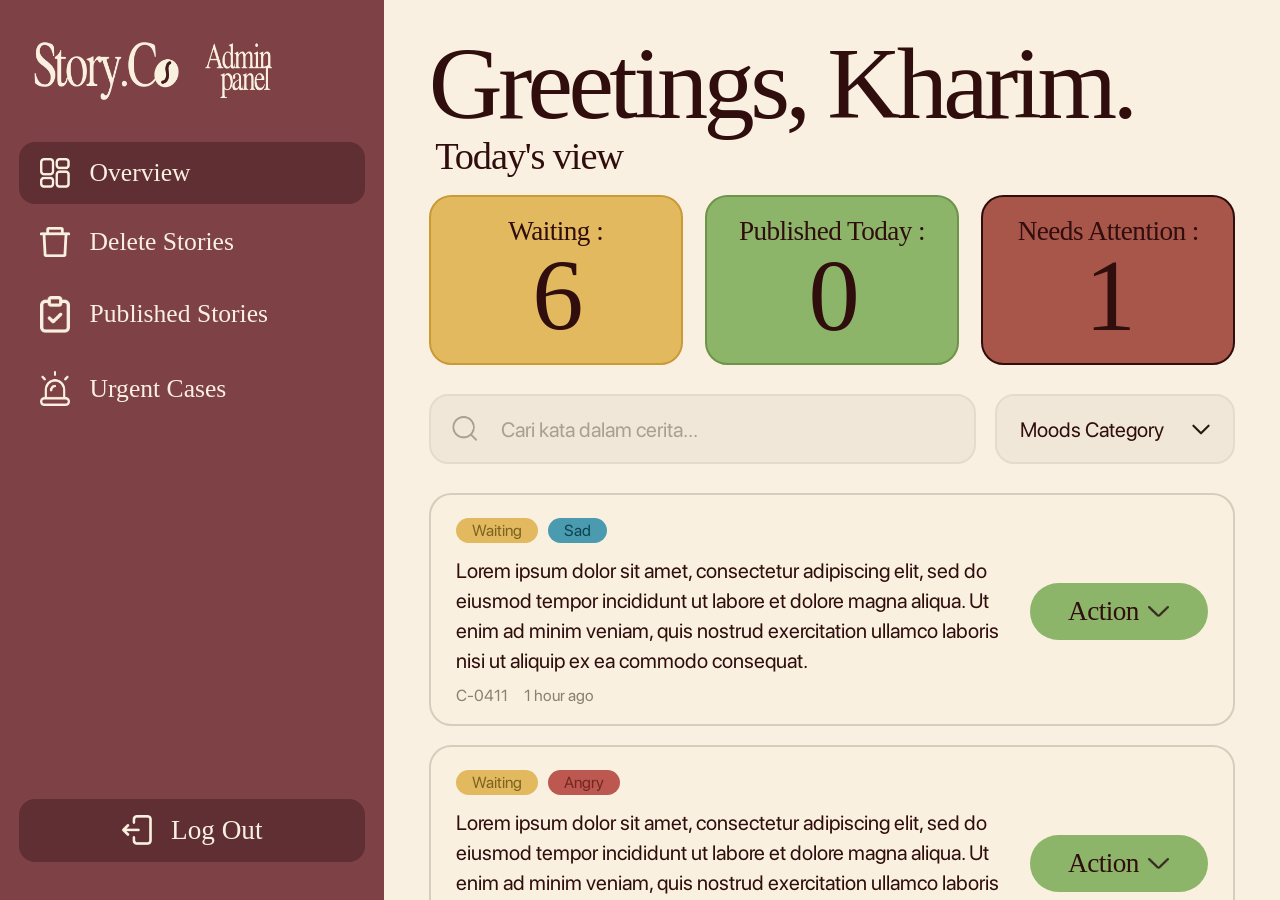
==== dashboard.html @ 186b9331 "first commit" ====
<!DOCTYPE html>
<html lang="id">

<head>
    <meta charset="UTF-8">
    <meta name="viewport" content="width=device-width, initial-scale=1">
    <title>Story.Co - Admin Panel</title>
    <link rel="stylesheet" href="css/style.css">
</head>

<body>
    <div class="admin">

        <!-- SIDEBAR -->
        <aside class="sidebar">
            <div class="logo">
                <img src="assets/logo-storyco.png" alt="Story.Co">
            </div>

            <nav class="menu">
                <a href="#overview"><img src="assets/overview.png" alt="">Overview</a>
                <a href="#delete-stories"><img src="assets/trash.png" alt="">Delete Stories</a>
                <a href="#published-stories"><img src="assets/published.png" alt="">Published Stories</a>
                <a href="#urgent-cases"><img src="assets/sirine.png" alt="">Urgent Cases</a>
            </nav>

            <button class="logout"><img src="assets/logout.png" alt="">Log Out</button>
        </aside>


        <main class="main">
            <h1 class="greeting" id="title"></h1>
            <p class="subtitle" id="subtitle"></p>

            <section class="stats" id="stats">
                <div class="card card-waiting">
                    <p>Waiting :</p>
                    <strong id="count-waiting">0</strong>
                </div>
                <div class="card card-published">
                    <p>Published Today :</p>
                    <strong id="count-published">0</strong>
                </div>
                <div class="card card-attention">
                    <p>Needs Attention :</p>
                    <strong id="count-attention">0</strong>
                </div>
            </section>

            <div class="toolbar">
                <label class="search">
                    <img src="assets/akar-icons_search.png" alt="">
                    <input type="text" placeholder="Cari kata dalam cerita...">
                </label>
                <select class="category">
                    <option value="all">Moods Category</option>
                    <option value="angry">Angry</option>
                    <option value="frustrated">Frustrated</option>
                    <option value="happy">Happy</option>
                    <option value="calm">Calm</option>
                    <option value="sad">Sad</option>
                </select>
            </div>

            <section class="list">

                <article class="story" data-status="waiting" data-mood="sad">
                    <div class="story-row">
                        <div class="story-body">
                            <div class="tags">
                                <span class="badge badge-waiting">Waiting</span>
                                <span class="badge badge-mood-sad">Sad</span>
                            </div>
                            <p class="story-text">Lorem ipsum dolor sit amet, consectetur adipiscing elit, sed do eiusmod tempor incididunt ut labore et dolore magna aliqua. Ut enim ad minim veniam, quis nostrud exercitation ullamco laboris nisi ut aliquip ex ea commodo consequat.</p>
                            <div class="meta"><span>C-0411</span><span>1 hour ago</span></div>
                        </div>
                        <button class="action-btn">Action <img src="assets/down-arrow.png" alt=""></button>
                    </div>

                    <div class="action-menu">
                        <h3>Change Story Status</h3>
                        <button class="option option-delete" data-status="deleted">
                            <img src="assets/trash.png" alt="">
                            <div><strong>Delete</strong><span>Move this story to Delete Stories.</span></div>
                        </button>
                        <button class="option option-publish" data-status="published">
                            <img src="assets/publish-dark.png" alt="">
                            <div><strong>Publish Today</strong><span>Approve and show on board</span></div>
                        </button>
                        <button class="option option-attention" data-status="attention">
                            <img src="assets/attention-dark.png" alt="">
                            <div><strong>Needs Attention</strong><span>Flag this story for a closer look</span></div>
                        </button>
                    </div>
                </article>

                <article class="story" data-status="waiting" data-mood="angry">
                    <div class="story-row">
                        <div class="story-body">
                            <div class="tags">
                                <span class="badge badge-waiting">Waiting</span>
                                <span class="badge badge-mood-angry">Angry</span>
                            </div>
                            <p class="story-text">Lorem ipsum dolor sit amet, consectetur adipiscing elit, sed do eiusmod tempor incididunt ut labore et dolore magna aliqua. Ut enim ad minim veniam, quis nostrud exercitation ullamco laboris nisi ut aliquip ex ea commodo consequat.</p>
                            <div class="meta"><span>C-0412</span><span>1 hour ago</span></div>
                        </div>
                        <button class="action-btn">Action <img src="assets/down-arrow.png" alt=""></button>
                    </div>

                    <div class="action-menu">
                        <h3>Change Story Status</h3>
                        <button class="option option-delete" data-status="deleted">
                            <img src="assets/trash.png" alt="">
                            <div><strong>Delete</strong><span>Move this story to Delete Stories.</span></div>
                        </button>
                        <button class="option option-publish" data-status="published">
                            <img src="assets/publish-dark.png" alt="">
                            <div><strong>Publish Today</strong><span>Approve and show on board</span></div>
                        </button>
                        <button class="option option-attention" data-status="attention">
                            <img src="assets/attention-dark.png" alt="">
                            <div><strong>Needs Attention</strong><span>Flag this story for a closer look</span></div>
                        </button>
                    </div>
                </article>

                <article class="story" data-status="waiting" data-mood="frustrated">
                    <div class="story-row">
                        <div class="story-body">
                            <div class="tags">
                                <span class="badge badge-waiting">Waiting</span>
                                <span class="badge badge-mood-frustrated">Frustrated</span>
                            </div>
                            <p class="story-text">Lorem ipsum dolor sit amet, consectetur adipiscing elit, sed do eiusmod tempor incididunt ut labore et dolore magna aliqua. Ut enim ad minim veniam, quis nostrud exercitation ullamco laboris nisi ut aliquip ex ea commodo consequat.</p>
                            <div class="meta"><span>C-0413</span><span>1 hour ago</span></div>
                        </div>
                        <button class="action-btn">Action <img src="assets/down-arrow.png" alt=""></button>
                    </div>

                    <div class="action-menu">
                        <h3>Change Story Status</h3>
                        <button class="option option-delete" data-status="deleted">
                            <img src="assets/trash.png" alt="">
                            <div><strong>Delete</strong><span>Move this story to Delete Stories.</span></div>
                        </button>
                        <button class="option option-publish" data-status="published">
                            <img src="assets/publish-dark.png" alt="">
                            <div><strong>Publish Today</strong><span>Approve and show on board</span></div>
                        </button>
                        <button class="option option-attention" data-status="attention">
                            <img src="assets/attention-dark.png" alt="">
                            <div><strong>Needs Attention</strong><span>Flag this story for a closer look</span></div>
                        </button>
                    </div>
                </article>

                <article class="story" data-status="waiting" data-mood="calm">
                    <div class="story-row">
                        <div class="story-body">
                            <div class="tags">
                                <span class="badge badge-waiting">Waiting</span>
                                <span class="badge badge-mood-calm">Calm</span>
                            </div>
                            <p class="story-text">Lorem ipsum dolor sit amet, consectetur adipiscing elit, sed do eiusmod tempor incididunt ut labore et dolore magna aliqua. Ut enim ad minim veniam, quis nostrud exercitation ullamco laboris nisi ut aliquip ex ea commodo consequat.</p>
                            <div class="meta"><span>C-0414</span><span>1 hour ago</span></div>
                        </div>
                        <button class="action-btn">Action <img src="assets/down-arrow.png" alt=""></button>
                    </div>

                    <div class="action-menu">
                        <h3>Change Story Status</h3>
                        <button class="option option-delete" data-status="deleted">
                            <img src="assets/trash.png" alt="">
                            <div><strong>Delete</strong><span>Move this story to Delete Stories.</span></div>
                        </button>
                        <button class="option option-publish" data-status="published">
                            <img src="assets/publish-dark.png" alt="">
                            <div><strong>Publish Today</strong><span>Approve and show on board</span></div>
                        </button>
                        <button class="option option-attention" data-status="attention">
                            <img src="assets/attention-dark.png" alt="">
                            <div><strong>Needs Attention</strong><span>Flag this story for a closer look</span></div>
                        </button>
                    </div>
                </article>

                <article class="story" data-status="waiting" data-mood="happy">
                    <div class="story-row">
                        <div class="story-body">
                            <div class="tags">
                                <span class="badge badge-waiting">Waiting</span>
                                <span class="badge badge-mood-happy">Happy</span>
                            </div>
                            <p class="story-text">Lorem ipsum dolor sit amet, consectetur adipiscing elit, sed do eiusmod tempor incididunt ut labore et dolore magna aliqua. Ut enim ad minim veniam, quis nostrud exercitation ullamco laboris nisi ut aliquip ex ea commodo consequat.</p>
                            <div class="meta"><span>C-0415</span><span>1 hour ago</span></div>
                        </div>
                        <button class="action-btn">Action <img src="assets/down-arrow.png" alt=""></button>
                    </div>

                    <div class="action-menu">
                        <h3>Change Story Status</h3>
                        <button class="option option-delete" data-status="deleted">
                            <img src="assets/trash.png" alt="">
                            <div><strong>Delete</strong><span>Move this story to Delete Stories.</span></div>
                        </button>
                        <button class="option option-publish" data-status="published">
                            <img src="assets/publish-dark.png" alt="">
                            <div><strong>Publish Today</strong><span>Approve and show on board</span></div>
                        </button>
                        <button class="option option-attention" data-status="attention">
                            <img src="assets/attention-dark.png" alt="">
                            <div><strong>Needs Attention</strong><span>Flag this story for a closer look</span></div>
                        </button>
                    </div>
                </article>

                <article class="story" data-status="waiting" data-mood="sad">
                    <div class="story-row">
                        <div class="story-body">
                            <div class="tags">
                                <span class="badge badge-waiting">Waiting</span>
                                <span class="badge badge-mood-sad">Sad</span>
                            </div>
                            <p class="story-text">Lorem ipsum dolor sit amet, consectetur adipiscing elit, sed do eiusmod tempor incididunt ut labore et dolore magna aliqua. Ut enim ad minim veniam, quis nostrud exercitation ullamco laboris nisi ut aliquip ex ea commodo consequat.</p>
                            <div class="meta"><span>C-0416</span><span>1 hour ago</span></div>
                        </div>
                        <button class="action-btn">Action <img src="assets/down-arrow.png" alt=""></button>
                    </div>

                    <div class="action-menu">
                        <h3>Change Story Status</h3>
                        <button class="option option-delete" data-status="deleted">
                            <img src="assets/trash.png" alt="">
                            <div><strong>Delete</strong><span>Move this story to Delete Stories.</span></div>
                        </button>
                        <button class="option option-publish" data-status="published">
                            <img src="assets/publish-dark.png" alt="">
                            <div><strong>Publish Today</strong><span>Approve and show on board</span></div>
                        </button>
                        <button class="option option-attention" data-status="attention">
                            <img src="assets/attention-dark.png" alt="">
                            <div><strong>Needs Attention</strong><span>Flag this story for a closer look</span></div>
                        </button>
                    </div>
                </article>

                <article class="story story-attention" data-status="attention" data-mood="sad">
                    <div class="tags">
                        <span class="badge badge-attention">Needs attention</span>
                        <span class="badge badge-mood-sad">Sad</span>
                    </div>

                    <div class="story-row">
                        <p class="note">
                            There are signs that the author may be feeling overwhelmed. Consider publishing this
                            story with a supportive note, or holding it for now.
                        </p>
                        <button class="action-btn">Action <img src="assets/down-arrow.png" alt=""></button>
                    </div>

                    <div class="action-menu">
                        <h3>Change Story Status</h3>
                        <button class="option option-delete" data-status="deleted">
                            <img src="assets/trash.png" alt="">
                            <div><strong>Delete</strong><span>Move this story to Delete Stories.</span></div>
                        </button>
                        <button class="option option-publish" data-status="published">
                            <img src="assets/publish-dark.png" alt="">
                            <div><strong>Publish Today</strong><span>Approve and show on board</span></div>
                        </button>
                        <button class="option option-attention" data-status="attention">
                            <img src="assets/attention-dark.png" alt="">
                            <div><strong>Needs Attention</strong><span>Flag this story for a closer look</span></div>
                        </button>
                    </div>
                    <p class="story-text">Lorem ipsum dolor sit amet, consectetur adipiscing elit, sed do eiusmod tempor incididunt ut labore et dolore magna aliqua. Ut enim ad minim veniam, quis nostrud exercitation ullamco laboris nisi ut aliquip ex ea commodo consequat.</p>
                    <div class="meta"><span>C-0417</span><span>1 hour ago</span></div>
                </article>

            </section>
        </main>
    </div>

    <script>
        // Tiap halaman: judul, subjudul, dan status cerita yang ditampilkan
        const pages = {
            'overview':          { title: 'Greetings, Kharim.', subtitle: "Today's view",                  show: ['waiting', 'attention'] },
            'delete-stories':    { title: 'Delete Stories',     subtitle: 'Stories removed from the board', show: ['deleted'] },
            'published-stories': { title: 'Published Stories',  subtitle: 'Stories live on the board',      show: ['published'] },
            'urgent-cases':      { title: 'Urgent Cases',       subtitle: 'Stories that need attention',    show: ['attention'] }
        };

        // Teks & warna badge untuk tiap status
        const badges = {
            waiting:   ['Waiting',         'badge-waiting'],
            published: ['Published',       'badge-published'],
            attention: ['Needs attention', 'badge-attention'],
            deleted:   ['Deleted',         'badge-deleted']
        };

        const stories = document.querySelectorAll('.story');
        const moodSelect = document.querySelector('.category');
        const searchInput = document.querySelector('.search input');

        // Tampilkan halaman sesuai #hash
        function showPage() {
            const name = location.hash.slice(1) in pages ? location.hash.slice(1) : 'overview';
            const page = pages[name];

            document.getElementById('title').textContent = page.title;
            document.getElementById('subtitle').textContent = page.subtitle;
            document.getElementById('stats').style.display = name === 'overview' ? '' : 'none';

            document.querySelectorAll('.menu a').forEach((a) => {
                a.classList.toggle('active', a.getAttribute('href') === '#' + name);
            });

            filterStories();
        }

        // Sembunyikan cerita yang tidak cocok dengan halaman, mood, dan kata kunci
        function filterStories() {
            const page = pages[location.hash.slice(1)] || pages['overview'];
            const mood = moodSelect.value;
            const keyword = searchInput.value.trim().toLowerCase();

            stories.forEach((story) => {
                const statusMatch = page.show.includes(story.dataset.status);
                const moodMatch = mood === 'all' || story.dataset.mood === mood;
                const textMatch = story.querySelector('.story-text').textContent.toLowerCase().includes(keyword);
                story.hidden = !(statusMatch && moodMatch && textMatch);
            });

            // update angka di kartu statistik
            for (const status of ['waiting', 'published', 'attention']) {
                document.getElementById('count-' + status).textContent =
                    document.querySelectorAll('.story[data-status="' + status + '"]').length;
            }
        }

        // Klik tombol Action & pilihan di menunya
        document.querySelector('.list').addEventListener('click', (e) => {
            const story = e.target.closest('.story');
            if (!story) return;

            // klik tombol Action: buka / tutup menu
            if (e.target.closest('.action-btn')) {
                const wasOpen = story.classList.contains('open');
                document.querySelectorAll('.story.open').forEach((s) => s.classList.remove('open'));
                if (!wasOpen) story.classList.add('open');
            }

            // klik pilihan status: ubah status + badge, lalu pindah halaman otomatis
            const option = e.target.closest('.option');
            if (option) {
                const status = option.dataset.status;
                const badge = story.querySelector('.badge');
                story.dataset.status = status;
                badge.textContent = badges[status][0];
                badge.className = 'badge ' + badges[status][1];
                story.classList.remove('open');
                filterStories();
            }
        });

        moodSelect.addEventListener('change', filterStories);
        searchInput.addEventListener('input', filterStories);
        window.addEventListener('hashchange', showPage);
        showPage();
    </script>

</body>

</html>
---- css/style.css ----
:root {
  --brown: #512524;
  --mocca: #7e4146;
  --gold: #e2b95f;
  --matcha: #8db56a;
  --darkchoco: #2f0e0d;
  --orange: #e38025;
  --blue: #46b7f2;
  --white: #fff;

  --cream: #f9f0df;
  --muted-bg: #F1E7D8;
  --bg-color: #f9f0e1;

  --delay: 0.8s;

  /* warna tambahan untuk dashboard admin */
  --ink: #2f0e0d;
  --mocca-dark: #5f2f33;
  --gold-dark: #c99a36;
  --matcha-dark: #6d9448;
  --panel: #e8dfc8;
  --red: #a8554a;
  --pink: #e8b4ae;
  --pink-text: #7a2e28;
}

* {
  margin: 0;
  padding: 0;
  box-sizing: border-box;
}

@font-face {
  font-family: "ZT Formom";
  src: url("../assets/ZT Formom.ttf") format("truetype");
}

@font-face {
  font-family: "SF Pro Display";
  src: url("../assets/SFPRODISPLAYREGULAR.OTF") format("opentype");
}

body {
  min-height: 100vh;
  background: #f9f0e1;
  color: var(--darkchoco);
  font-family: "ZT Formom", Georgia, "Times New Roman", serif;
  display: flex;
  flex-direction: column;
}
/* home page */
.hero-sect {
  position: relative;
  overflow: hidden;
}

/* Home page */
.awning {
  position: relative;
  display: block;
  width: 100%;
  height: clamp(5rem, 20vh, 10rem);
  object-fit: cover;
  object-position: center bottom;
  margin-top: 0;
}

.history-btn {
  position: absolute;
  z-index: 2;
  top: 2rem;
  right: 4rem;
  width: clamp(44px, 5vw, 76px);
  aspect-ratio: 95 / 71;
  padding: 0;
  border: 0;
  background: none;
  cursor: pointer;
}

.history-btn svg {
  display: block;
  width: 100%;
  height: 100%;
  transition: opacity 0.2s ease;
}

.history-tip {
  position: absolute;
  top: 50%;
  left: -1rem;
  transform: translateY(-50%);
  color: #fff;
  font-size: 1rem;
  line-height: 1.2;
  white-space: nowrap;
  pointer-events: none;
  opacity: 0;
  transition: opacity 0.2s ease;
}

.history-btn:hover svg,
.history-btn:focus-visible svg {
  opacity: 0;
}

.history-btn:hover .history-tip,
.history-btn:focus-visible .history-tip {
  opacity: 1;
}

.hero {
  flex: 1;
  display: flex;
  flex-direction: column;
  align-items: center;
  justify-content: flex-start;
  padding: clamp(40px, 7vw, 90px) 24px 80px;
  text-align: center;
}

.hero-title,
.write-title {
  margin: 0;
  font-weight: 400;
  font-size: clamp(48px, 9vw, 10vw);
  line-height: 0.95;
  letter-spacing: -0.02em;
}

.line {
  display: block;
}

.word {
  position: relative;
  display: inline-block;
}

.deco {
  position: absolute;
  pointer-events: none;
  max-width: none;
}

.deco--yellow {
  width: 108%;
  left: -4%;
  top: -48%;
  z-index: -1;
}

.deco--green {
  width: 90%;
  right: 0;
  bottom: -30%;
}

.smiley {
  display: inline-block;
  width: 0.5em;
  height: 0.5em;
  margin: 0 0.01em;
  vertical-align: -0.02em;
}

.btn-nav {
  margin-top: 5rem;
  display: flex;
  justify-content: center;
  align-items: center;
  gap: 2rem;
}

.btn {
  position: relative;
  display: inline-block;
  padding: 0.45em 1.5em;
  font-family: "ZT Formom", sans-serif;
  font-size: clamp(10px, 2rem, 35px);
  color: var(--white);
  text-decoration: none;
  background: linear-gradient(90deg, var(--mocca), var(--darkchoco));
  border: 3px solid var(--mocca);
  border-radius: 8px;
  transition: transform 0.5s ease;
}


.btn::after {
  content: "";
  position: absolute;
  left: 5%;
  right: 5%;
  bottom: -33px;
  height: 34px;

  background-image: var(--scribble);
  background-position: center;
  background-size: 100% auto;
  background-repeat: no-repeat;

  transform: rotate(var(--tilt, 0deg)) scaleX(var(--flip, 1));

  clip-path: inset(0 100% 0 0);
  transition: clip-path 0.45s ease;
  pointer-events: none;
}

.btn:hover::after,
.btn:focus-visible::after {
  clip-path: inset(0 0 0 0);
}

/* sect 1 */

.intro {
  display: flex;
  justify-content: center;
  align-items: center;
}

.coffe-img {
  width: 35%;
  height: 35%;
  margin: 2rem 0 5rem 0;
  animation: rotate 20s ease-in-out infinite;
}

@keyframes rotate {
  0% {
    transform: rotate(0deg);
  }
  100% {
    transform: rotate(360deg);
  }
}

/* end home page */
/* sign up page */

.page {
  overflow: hidden;
  --field-bg: #efe5d9;
  --field-border: #e2d5c4;
  --muted: #a39484;
  --outline: #a89a88;
  display: grid;
  grid-template-columns: 47.5fr 52.5fr;
  grid-template-rows: minmax(0, 1fr);
  width: 100%;
  height: 100vh;
}

.visual {
  position: relative;
  overflow: hidden;
}

.visual-img {
  position: absolute;
  inset: 0;
  display: block;
  width: 100%;
  height: 100%;
  object-fit: cover;
}

/* responsive form */
.panel {
  display: flex;
  overflow: hidden;
  padding: clamp(16px, 3vh, 40px) clamp(24px, 4vw, 56px);
}

.panel-inner {
  width: 100%;
  max-width: 520px;
  margin: auto;
}

.title {
  margin-bottom: clamp(10px, 2.6vh, 28px);
  text-align: center;
  font-family: "ZT Formom", sans-serif;
  font-weight: 400;
  font-size: clamp(44px, 9.5vh, 88px);
  line-height: 1;
  letter-spacing: -0.02em;
}

.field {
  margin-bottom: clamp(8px, 1.6vh, 14px);
}

.field label {
  display: block;
  margin-bottom: 6px;
  font-family: "ZT Formom", Georgia, serif;
  font-size: clamp(18px, 3vh, 24px);
  line-height: 1;
}

.field input {
  width: 100%;
  height: clamp(40px, 6.4vh, 50px);
  padding: 0 18px;
  font: inherit;
  font-size: clamp(14px, 2vh, 16px);
  color: var(--darkchoco);
  background: var(--field-bg);
  border: 2px solid var(--field-border);
  border-radius: 8px;
}

.field input::placeholder {
  color: var(--muted);
}

.field input:focus-visible {
  outline: 3px solid var(--mocca);
  outline-offset: 2px;
}

.btn-primary {
  margin-top: 3rem;
  width: 100%;
}

/* end sign up page */
/* write story page */
.write-sect {
  position: relative;            /* kunci tinggi ke ukuran layar */
  overflow: hidden;
  display: flex;
  align-items: center;
  justify-content: flex-start;
  flex-direction: column;
  padding-top: clamp(1rem, 2.5vh, 2rem);
}

.write-title {
  margin: 0 0 clamp(0.75rem, 2vh, 1.5rem) 0;
  opacity: 0;
  animation: fadein 1s ease var(--delay) forwards;
  z-index: 2;
}

@keyframes fadein {
  to {
    opacity: 1;
  }
}

@keyframes shiftin {
  from {
    opacity: 0;
    transform: translateY(30px);
  }

  to {
    opacity: 1;
    transform: translateY(0);
  }
}

.writing-table {
  position: relative;
  display: flex;
  justify-content: center;
  align-items: center;
  opacity: 0;
  animation: shiftin 1s ease forwards;
}

.table-img {
  position: relative;
  display: flex;
  width: 120%;
  height: auto;
  margin: 2rem auto 0;
}

.writing-form {
  position: absolute;
  left: 0;
  right: 0;                      /* lebar penuh, jadi tengahnya ikut tengah meja */
  bottom: 18vh;
  display: flex;
  justify-content: center;
}

.book-btn {
  flex: none;
  width: clamp(180px, 25vw, 420px);
  padding: 0;
  background: none;
  border: 0;
  cursor: pointer;
  transition: transform 1s ease, opacity 1s ease, visibility 0s;
}

.book-btn img { display: block; width: 100%; height: auto; }
.book-btn:hover { transform: rotate(5deg); }
.book-btn:focus-visible { outline: 3px solid var(--mocca); outline-offset: 6px; border-radius: 0.5rem; }

.book-btn.fade-out {
  opacity: 0;
  transform: scale(0.7) rotate(-10deg);
  visibility: hidden;
  pointer-events: none;
  transition: transform 1s ease, opacity 1s ease, visibility 0s 1s;
}

/* kartu: tersembunyi sampai buku diklik */
.writing-base {
  visibility: hidden;
  opacity: 0;
  scale: 0.9;
  pointer-events: none;
  transition: opacity 0.6s ease 0.3s, scale 0.6s ease 0.3s, visibility 0s 1s;
}

.writing-form.is-open .writing-base {
  visibility: visible;
  opacity: 1;
  scale: 1;
  pointer-events: auto;
  transition: opacity 0.6s ease 0.3s, scale 0.6s ease 0.3s, visibility 0s;
}

/* pensil & brush muncul setelah buku terbuka */
.pencil-sect,
.brush-sect { transition: opacity 0.5s ease 0.5s; }

.writing-form:not(.is-open) .pencil-sect,
.writing-form:not(.is-open) .brush-sect {
  opacity: 0;
  visibility: hidden;
  pointer-events: none;
}

@media (prefers-reduced-motion: reduce) {
  .book-btn,
  .book-btn.fade-out,
  .writing-base,
  .writing-form.is-open .writing-base,
  .pencil-sect,
  .brush-sect { transition: none; }
}

.writing-base {
  display: flex;
  justify-content: center;
  align-items: center;
  position: absolute;
  z-index: 1;
  width: 60vw;
  height: 78vh;

  background-color: var(--brown);
  border: 5px solid var(--darkchoco);
  border-radius: 2rem;
  opacity: 0;
  pointer-events: none;
}

.writing-input {
  position: absolute;
  inset: 0.9rem;                       /* mengikuti ukuran bingkai, tanpa vw/vh */
  display: flex;
  flex-direction: column;
  padding: clamp(1rem, 2.2vw, 1.75rem);
  padding-bottom: clamp(1.75rem, 3vw, 2.5rem);   /* ruang untuk tombol Send */
  background-color: var(--cream);
  border-radius: 1rem;
}

.story-form {
  display: flex;
  flex-direction: column;
  flex: 1;
  min-height: 0;
  gap: clamp(0.5rem, 1.5vh, 1rem);
}

.input-one {
  display: flex;
  flex-direction: column;
  flex: 1;
  min-height: 0;
  gap: 0.5rem;
}

.story-label,
.mood-label {
  font-size: clamp(1.25rem, 2.4vw, 1.9rem);
  font-weight: 400;
  line-height: 1;
}

#write-story {
  flex: 1;
  min-height: 0;
  width: 100%;
  resize: none;
  padding: 1rem 1.25rem;
  font: inherit;
  font-size: clamp(1rem, 1.7vw, 1.35rem);
  line-height: 1.5;
  color: var(--darkchoco);
  background: var(--muted-bg);
  border: 2px solid transparent;
  border-radius: 0.75rem;
}

#write-story:focus-visible {
  outline: 3px solid var(--mocca);
  outline-offset: 2px;
}

#write-story[aria-invalid="true"] {
  border-color: var(--orange);
}

.form-hint {
  min-height: 1.2em;
  font-size: 0.95rem;
  color: var(--muted);
}

.form-hint.is-error {
  color: #a63a2c;
}

/* mood picker */
.input-two {
  display: flex;
  align-items: center;
  justify-content: space-between;
  gap: 1rem;
}

#mood-picker {
  display: flex;
  gap: clamp(0.4rem, 1vw, 0.9rem);
}

.mood {
  position: relative;
  display: block;
  cursor: pointer;
}

.mood input {                          /* radio disembunyikan, tapi tetap bisa difokus */
  position: absolute;
  inset: 0;
  width: 100%;
  height: 100%;
  margin: 0;
  opacity: 0;
  cursor: pointer;
}

.mood img {
  display: block;
  width: clamp(34px, 4.2vw, 56px);
  aspect-ratio: 1;
  border-radius: 50%;
  transition: transform 0.15s ease, box-shadow 0.15s ease, opacity 0.15s ease;
}

.mood:hover img {
  transform: scale(1.1);
}

.mood input:checked + img {
  transform: scale(1.15);
  box-shadow: 0 0 0 3px var(--cream), 0 0 0 6px var(--gold);
}

#mood-picker:has(input:checked) .mood input:not(:checked) + img {
  opacity: 0.55;                       /* yang tidak dipilih memudar */
}

.mood input:focus-visible + img {
  outline: 3px solid var(--mocca);
  outline-offset: 4px;
}

/* tombol Send menimpa bingkai bawah */
.send-btn {
  position: absolute;
  z-index: 2;
  left: 50%;
  bottom: 0;
  translate: -50% 35%;
  font-size: clamp(1rem, 2vw, 2rem);
  cursor: pointer;
}


.sr-only {
  position: absolute;
  width: 1px;
  height: 1px;
  overflow: hidden;
  clip-path: inset(50%);
  white-space: nowrap;
}

[hidden] {
  display: none !important;
}

/* pencil & brush */
.pencil-sect img,
.brush-sect img {
  position: absolute;
  max-height: 70vh;
  max-width: 18vw;
  object-fit: contain;
  cursor: pointer;
  transition: transform 0.3s ease, filter 0.3s ease;
}

.pencil-sect img { top: 50%; left: 6vw; }
.brush-sect img  { top: 50%; right: 6vw; }

.mode-btn {
  padding: 0;
  background: none;
  border: 0;
}

.mode-btn[aria-pressed="false"] img { filter: saturate(0.8); }
.mode-btn[aria-pressed="false"] img:hover { transform: translateY(-15%); filter: none; }

.mode-btn[aria-pressed="true"] img { transform: translateY(-35%); }

.mode-btn:focus-visible { outline: none; }
.mode-btn:focus-visible img {
  outline: 3px solid var(--mocca);
  outline-offset: 4px;
  border-radius: 0.5rem;
}
/* ---------- mode gambar ---------- */
.story-form.is-drawing .input-two {
  display: none;
}

.story-form.is-drawing {
  --draw-extend: 1.5rem;
  margin-bottom: calc(var(--draw-extend) * -1);
}

.draw-area {
  display: flex;
  flex-direction: column;
  flex: 1;
  min-height: 0;
  gap: 0.75rem;
}

.canvas-wrap {
  position: relative;
  flex: 1;
  min-width: 0;
  min-height: 0;
  overflow: hidden;
  background-color: var(--cream);
  background-image: radial-gradient(circle, #d8c9b6 1px, transparent 1.6px);
  background-size: 22px 22px;
  border: 2px solid var(--field-bg);
  border-radius: 0.75rem;
}

/* bar di bawah canvas: undo | warna | redo */
.draw-bar {
  display: flex;
  flex: none;
  align-items: center;
  justify-content: space-between;
  gap: 0.75rem;
}

.draw-tools {
  display: flex;
  gap: 0.6rem;
  padding: 1rem;
  background: #fff;
  border-radius: 1rem;
  box-shadow: 0 3px 10px rgba(47, 14, 13, 0.15);
}

.swatch {
  position: relative;
  width: clamp(2.5rem, 5vw, 3.75rem);       /* lebih besar dari sebelumnya */
  height: clamp(2.5rem, 5vw, 3.75rem);
  padding: 0;
  border: 0;
  border-radius: 0.6rem;
  cursor: pointer;
  transition: transform 0.15s ease;
}

.swatch:hover { transform: translateY(-3px); }

.swatch[aria-pressed="true"] {
  outline: 3px solid var(--brown);
  outline-offset: 2px;
}

.swatch[aria-pressed="true"]::after {
  content: "";
  position: absolute;
  inset: 0;
  margin: auto;
  width: 0.6rem;
  height: 0.6rem;
  border-radius: 50%;
  background: var(--darkchoco);
}

.swatch:focus-visible {
  outline: 3px solid var(--mocca);
  outline-offset: 2px;
}

.tool-btn {
  flex: none;
  width: clamp(2.5rem, 4.5vw, 3.5rem);
  height: clamp(2.5rem, 4.5vw, 3.5rem);
  padding: 0;
  font-size: 1.4rem;
  line-height: 1;
  color: var(--darkchoco);
  background: #e6d9ca;
  border: 0;
  border-radius: 0.8rem;
  cursor: pointer;
}

.tool-btn:disabled { opacity: 0.45; cursor: default; }
.tool-btn:focus-visible { outline: 3px solid var(--mocca); outline-offset: 2px; }

/* story board */
.story-board {
  position: relative;
  display: grid;
  place-items: center;
  height: 100vh;
  overflow-y: auto;
  padding: 50px 10px;
}

.story-board h1 {
  font-size: 5rem;
  color: #35271E;
  font-weight: 500;
  text-align: center;
  margin-bottom: 2rem;
}

.board {
  max-width: 95%;
  display: block;
}

/* struk */
.struk {
  position: absolute;
  background-image: url('/assets/paper.svg');
  background-repeat: no-repeat;
  background-size: 100% 100%;
  display: grid;
  padding: 2rem 1.8rem;
  color: #000000;
  width: 20%;
  max-width: 360px;
  box-sizing: border-box;
  transition: 0.3s ease, filter 0.3s ease;
}

.struk-1 {
  top: 85%;
  left: 18%;
  transform: rotate(8deg);
}
.struk-2 {
  top: 110%;
  left: 30%;
  transform: rotate(-6deg);
}
.struk-3 {
  top: 70%;
  right: 18%;
  transform: rotate(-8deg);
}
.struk-4 {
  top: 95%;
  right: 25%;
  transform: rotate(12deg);
}
.struk:hover {
  z-index: 1;
  transform: translateY(-5px);
  filter: drop-shadow(0.4rem 0.4rem 0.2rem rgba(0, 0, 0, 0.45));
}

.line {
  margin-top: 0.5rem;
  margin-bottom: 0.5rem;
  width: 100%;
  height: 0.8px;
  background-color: #000000;
  transform: scaleY(0.8);
}

.top {
  place-items: center;
  text-align: center;
  margin: auto;
  max-width: 250px;
}

.top h4 {
  margin-bottom: 0.6rem;
  font-size: 1.7rem;
  font-weight: 400;
}

.top span {
  font-size: 0.7rem;
  font-weight: 400;
}

.struk tr {
  font-family: 'IBM Plex Mono', monospace;
  font-weight: 600;
  font-size: 0.5rem;
  line-height: 2;
}
.struk button {
  text-align: end;
  background: none;
  border: none;
  cursor: pointer;
  color: #000000;
  font-size: 1rem;
}
.likeCount {
  font-family: "ZT Formom", Georgia, "Times New Roman", serif;
  font-size: 0.8rem;
}

.right {
  text-align: right;
}

.barcode {
  text-align: center;
  margin-top: 1.5rem;
}

.barcode img {
  width: 50%;
}


.menu-grid:has(input:checked) .menu-item input:not(:checked) + img {
  opacity: 0.55;
}
/* end write story page */


/* ---------- dashboard admin ---------- */

.admin {
  --font-display: 'ZT Formom', 'Times New Roman', serif;
  --font-body: 'SF Pro Display', system-ui, -apple-system, 'Segoe UI', sans-serif;

  display: grid;
  grid-template-columns: 24rem 1fr;
  min-height: 100vh;
}

:where(.admin) button {
  font: inherit;
  color: inherit;
  cursor: pointer;
  border: 0;
  background: none;
}


.sidebar {
  position: sticky;
  top: 0;
  height: 100vh;
  display: flex;
  flex-direction: column;
  padding: 2.4rem 1.2rem;
  background: var(--mocca);
  color: var(--cream);
}

.logo {
  display: flex;
  align-items: center;
  gap: 0.8rem;
  padding: 0 0.8rem;
  font-family: var(--font-display);
  font-weight: 400;
  font-size: 3rem;
  letter-spacing: -0.03em;
}

.logo img {
  width: 15rem;
}

.logo small {
  font-size: 1.5rem;
  line-height: 0.9;
  letter-spacing: -0.02em;
  text-align: center;
}

.menu {
  display: flex;
  flex-direction: column;
  gap: 0.4rem;
  margin-top: 2.6rem;
}

.menu a,
.logout {
  display: flex;
  align-items: center;
  gap: 1.2rem;
  padding: 1rem 1.3rem;
  font-family: var(--font-display);
  font-weight: 400;
  color: var(--bg-color, var(--cream));
  border-radius: 1rem;
  text-decoration: none;
  transition: background 0.2s ease;
}

.menu a {
  font-size: 1.6rem;
}

.menu img,
.logout img {
  width: 1.9rem;
  flex-shrink: 0;
}

.menu .active,
.logout {
  background: var(--mocca-dark);
}

.menu a:hover,
.logout:hover {
  background: var(--brown);
}

.logout {
  justify-content: center;
  width: 100%;
  margin-top: auto;
  font-size: 1.7rem;
}


.main {
  min-width: 0;
  padding: 2.4rem 2.8rem 4rem;
  height: 100vh;
  overflow-y: auto;
}

.greeting {
  font-family: var(--font-display);
  font-weight: 400;
  font-size: 6.4rem;
  line-height: 0.9;
  letter-spacing: -0.045em;
  color: var(--ink);
}

.subtitle {
  margin: 0.4rem 0 1.2rem 0.4rem;
  font-family: var(--font-display);
  font-weight: 400;
  font-size: 2.4rem;
  line-height: 1;
  letter-spacing: -0.03em;
  color: var(--ink);
}


.stats {
  display: grid;
  grid-template-columns: repeat(3, minmax(0, 1fr));
  gap: 1.4rem;
  margin-bottom: 1.8rem;
}

.card {
  display: flex;
  flex-direction: column;
  align-items: center;
  padding: 1.2rem 1rem;
  border: 2px solid;
  border-radius: 1.4rem;
  text-align: center;
  font-family: var(--font-display);
  font-weight: 400;
  color: var(--ink);
}

.card p {
  font-size: 1.7rem;
  letter-spacing: -0.02em;
}

.card strong {
  font-size: 6.4rem;
  font-weight: 400;
  line-height: 0.95;
  letter-spacing: -0.04em;
}

.card-waiting {
  background: var(--gold);
  border-color: var(--gold-dark);
}

.card-published {
  background: var(--matcha);
  border-color: var(--matcha-dark);
}

.card-attention {
  background: var(--red, #a8554a);
  border-color: var(--darkchoco);
}


.toolbar {
  display: flex;
  gap: 1.2rem;
  margin-bottom: 1.8rem;
}

.search {
  position: relative;
  flex: 1;
}

.search img {
  position: absolute;
  left: 1.4rem;
  top: 50%;
  width: 1.8rem;
  transform: translateY(-50%);
  pointer-events: none;
}

.search input,
.toolbar select {
  height: 4.4rem;
  font-family: var(--font-body);
  font-size: 1.3rem;
  color: var(--darkchoco);
  background-color: #f1e7d8;
  border: 2px solid #e4dbcd;
  border-radius: 1.2rem;
  outline: none;
  appearance: none;
}

.search input {
  width: 100%;
  padding: 0 1.6rem 0 4.4rem;
}

.toolbar select {
  width: 15rem;
  padding: 0 3.6rem 0 1.4rem;
  cursor: pointer;
  background-image: url("data:image/svg+xml,%3Csvg xmlns='http://www.w3.org/2000/svg' viewBox='0 0 24 24'%3E%3Cpath d='M5 9l7 7 7-7' fill='none' stroke='%232B1B14' stroke-width='2' stroke-linecap='round' stroke-linejoin='round'/%3E%3C/svg%3E");
  background-repeat: no-repeat;
  background-position: right 1.2rem center;
  background-size: 1.6rem;
}

:where(.admin) ::placeholder {
  color: #a8a091;
}

.search input:focus,
.toolbar select:focus {
  border-color: #a39d90;
}


.list {
  display: flex;
  flex-direction: column;
  gap: 1.2rem;
}

.story {
  padding: 1.4rem 1.6rem 1.2rem;
  background: var(--cream);
  border: 2px solid #d7cdbe;
  border-radius: 1.4rem;
  font-family: var(--font-body);
}

.story-row {
  display: flex;
  align-items: center;
  justify-content: space-between;
  gap: 1.6rem;
}

.story-body {
  min-width: 0;
}

.tags {
  display: flex;
  gap: 0.6rem;
  margin-bottom: 0.8rem;
}

.badge {
  display: inline-block;
  padding: 0.2rem 1rem;
  font-size: 1rem;
  border-radius: 5rem;
}

.badge-deleted {
  background: #d7cdbe;
  color: #5a4f3f;
}

.badge-waiting {
  background: var(--gold);
  color: #7a6322;
}

.badge-published {
  background: var(--matcha);
  color: #3f5a24;
}

.badge-attention {
  background: var(--pink, #e8b4ae);
  color: var(--pink-text, #7a2e28);
}

.badge-mood-happy {
  background: #E2B95F;
  color: #7a6322;
}
.badge-mood-angry {
  background: #BC5850;
  color: #722722;
}
.badge-mood-frustrated {
  background: #E38025;
  color: #6c3a0c;
}
.badge-mood-calm {
  background: #468F64;
  color: #1d482f;
}
.badge-mood-sad {
  background: #4a9bb0;
  color: #0f4350;
}

.story-text {
  font-size: 1.3rem;
  line-height: 1.45;
  color: var(--ink);
}

.meta {
  display: flex;
  gap: 1rem;
  margin-top: 0.6rem;
  font-size: 1rem;
  color: #8a8070;
}


.story-attention {
  border: 2px solid #B34D45;
}

.story-attention .story-text {
  margin-top: 1rem;
  font-family: 'SF Pro Display';
  font-weight: 100;
}

.note {
  flex: 1;
  padding: 1rem 1.4rem;
  font-size: 1.2rem;
  line-height: 1.4;
  color: var(--pink-text, #7a2e28);
  background: var(--pink, #e8b4ae);
  border-radius: 1rem;
}


.action-btn {
  flex-shrink: 0;
  display: inline-flex;
  align-items: center;
  gap: 0.6rem;
  padding: 0.8rem 2.4rem;
  font-family: var(--font-display);
  font-weight: 400;
  font-size: 1.7rem;
  letter-spacing: -0.02em;
  color: var(--ink);
  background: var(--matcha);
  border-radius: 5rem;
  transition: background 0.2s ease;
}


.action-btn img {
  width: 1.3rem;
  transition: transform 0.3s ease;
}


.story.open .story-row {
  align-items: flex-start;
}

.story.open .action-btn {
  padding: 1rem 1.6rem 1.2rem;
  margin-bottom: -1.2rem;
  background: var(--panel, #e8dfc8);
  border-radius: 1.6rem 1.6rem 0 0;
}

.story.open .action-btn img {
  transform: rotate(180deg);
}

.action-menu {
  display: none;
  margin-top: 1.2rem;
  padding: 1.2rem 1.4rem 1.4rem;
  background: var(--panel, #e8dfc8);
  border-radius: 1.6rem 0 1.6rem 1.6rem;
}

.story.open .action-menu {
  display: flex;
  flex-direction: column;
  gap: 0.8rem;
}

.action-menu h3 {
  margin-bottom: 0.2rem;
  font-family: var(--font-body);
  font-weight: 400;
  font-size: 1.1rem;
  color: #8a7e66;
}

.option {
  display: flex;
  align-items: center;
  gap: 1.2rem;
  width: 100%;
  padding: 0.9rem 1.6rem;
  text-align: left;
  border-radius: 0.8rem;
}

.option img {
  width: 1.8rem;
  flex-shrink: 0;
}

.option strong {
  display: block;
  font-family: var(--font-display);
  font-weight: 400;
  font-size: 1.6rem;
}

.option span {
  font-size: 0.9rem;
}

.option-delete {
  background: var(--red, #a8554a);
  color: var(--bg-color);
}

.option-publish {
  background: var(--matcha);
  color: var(--ink);
}

.option-attention {
  background: var(--gold);
  color: var(--ink);
}

.option:hover {
  filter: brightness(0.94);
}
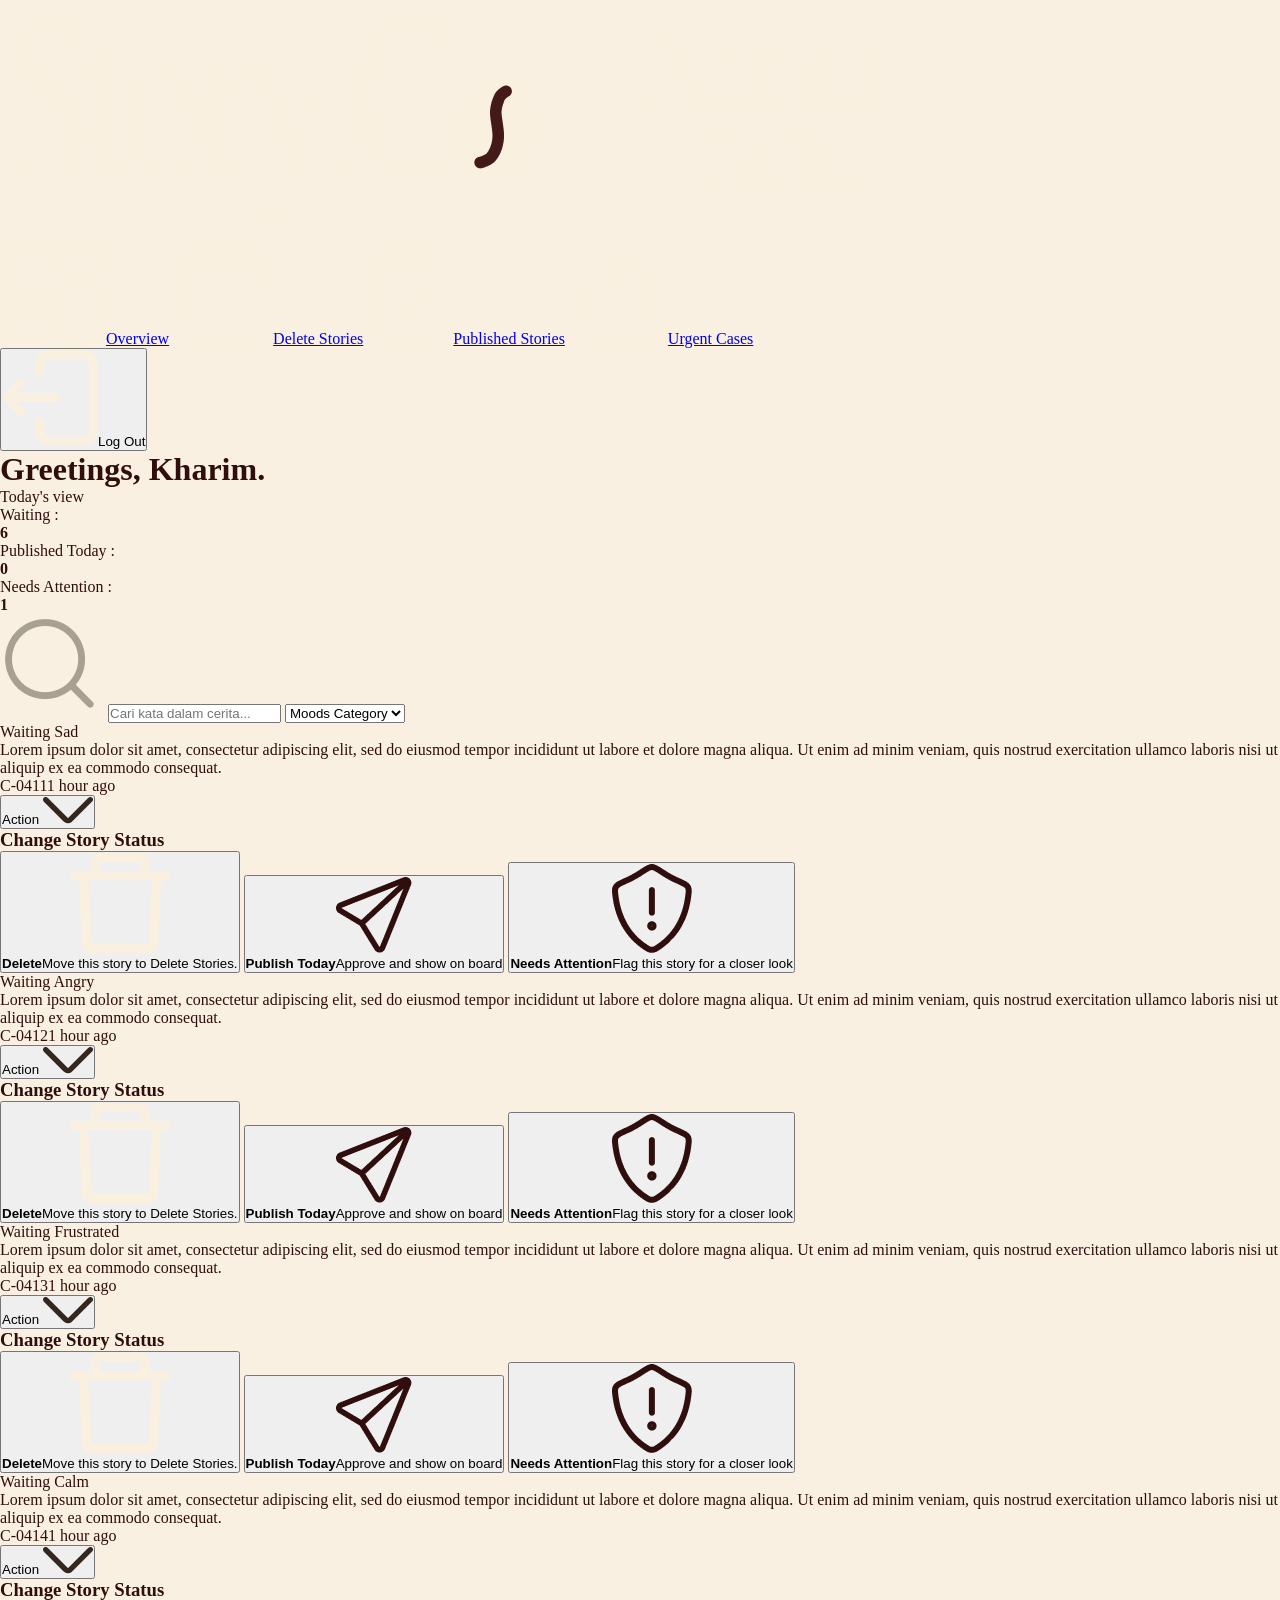
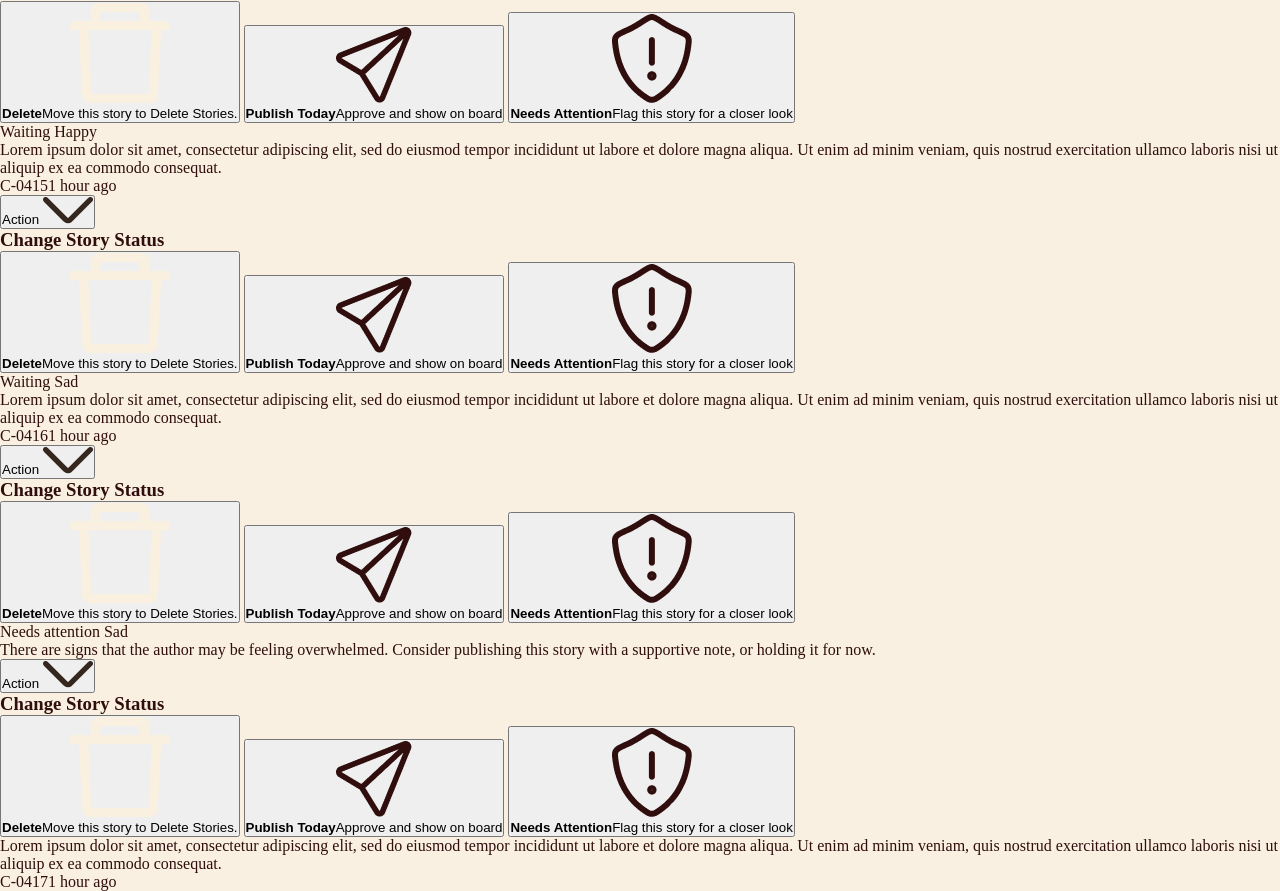
==== commit 4b6e88f9: "update js dashboard" ====
--- a/dashboard.html
+++ b/dashboard.html
@@ -277,97 +277,19 @@
                     <div class="meta"><span>C-0417</span><span>1 hour ago</span></div>
                 </article>
 
+                </div>
+
             </section>
+
         </main>
-    </div>
-
-    <script>
-        // Tiap halaman: judul, subjudul, dan status cerita yang ditampilkan
-        const pages = {
-            'overview':          { title: 'Greetings, Kharim.', subtitle: "Today's view",                  show: ['waiting', 'attention'] },
-            'delete-stories':    { title: 'Delete Stories',     subtitle: 'Stories removed from the board', show: ['deleted'] },
-            'published-stories': { title: 'Published Stories',  subtitle: 'Stories live on the board',      show: ['published'] },
-            'urgent-cases':      { title: 'Urgent Cases',       subtitle: 'Stories that need attention',    show: ['attention'] }
-        };
-
-        // Teks & warna badge untuk tiap status
-        const badges = {
-            waiting:   ['Waiting',         'badge-waiting'],
-            published: ['Published',       'badge-published'],
-            attention: ['Needs attention', 'badge-attention'],
-            deleted:   ['Deleted',         'badge-deleted']
-        };
-
-        const stories = document.querySelectorAll('.story');
-        const moodSelect = document.querySelector('.category');
-        const searchInput = document.querySelector('.search input');
-
-        // Tampilkan halaman sesuai #hash
-        function showPage() {
-            const name = location.hash.slice(1) in pages ? location.hash.slice(1) : 'overview';
-            const page = pages[name];
-
-            document.getElementById('title').textContent = page.title;
-            document.getElementById('subtitle').textContent = page.subtitle;
-            document.getElementById('stats').style.display = name === 'overview' ? '' : 'none';
-
-            document.querySelectorAll('.menu a').forEach((a) => {
-                a.classList.toggle('active', a.getAttribute('href') === '#' + name);
-            });
-
-            filterStories();
-        }
-
-        // Sembunyikan cerita yang tidak cocok dengan halaman, mood, dan kata kunci
-        function filterStories() {
-            const page = pages[location.hash.slice(1)] || pages['overview'];
-            const mood = moodSelect.value;
-            const keyword = searchInput.value.trim().toLowerCase();
-
-            stories.forEach((story) => {
-                const statusMatch = page.show.includes(story.dataset.status);
-                const moodMatch = mood === 'all' || story.dataset.mood === mood;
-                const textMatch = story.querySelector('.story-text').textContent.toLowerCase().includes(keyword);
-                story.hidden = !(statusMatch && moodMatch && textMatch);
-            });
-
-            // update angka di kartu statistik
-            for (const status of ['waiting', 'published', 'attention']) {
-                document.getElementById('count-' + status).textContent =
-                    document.querySelectorAll('.story[data-status="' + status + '"]').length;
-            }
-        }
-
-        // Klik tombol Action & pilihan di menunya
-        document.querySelector('.list').addEventListener('click', (e) => {
-            const story = e.target.closest('.story');
-            if (!story) return;
-
-            // klik tombol Action: buka / tutup menu
-            if (e.target.closest('.action-btn')) {
-                const wasOpen = story.classList.contains('open');
-                document.querySelectorAll('.story.open').forEach((s) => s.classList.remove('open'));
-                if (!wasOpen) story.classList.add('open');
-            }
-
-            // klik pilihan status: ubah status + badge, lalu pindah halaman otomatis
-            const option = e.target.closest('.option');
-            if (option) {
-                const status = option.dataset.status;
-                const badge = story.querySelector('.badge');
-                story.dataset.status = status;
-                badge.textContent = badges[status][0];
-                badge.className = 'badge ' + badges[status][1];
-                story.classList.remove('open');
-                filterStories();
-            }
-        });
-
-        moodSelect.addEventListener('change', filterStories);
-        searchInput.addEventListener('input', filterStories);
-        window.addEventListener('hashchange', showPage);
-        showPage();
-    </script>
+
+
+        <!-- js -->
+        <script src="js/dashboard.js"></script>
+
+
+
+
 
 </body>
 
--- a/css/style.css
+++ b/css/style.css
@@ -10,19 +10,8 @@
 
   --cream: #f9f0df;
   --muted-bg: #F1E7D8;
-  --bg-color: #f9f0e1;
 
   --delay: 0.8s;
-
-  /* warna tambahan untuk dashboard admin */
-  --ink: #2f0e0d;
-  --mocca-dark: #5f2f33;
-  --gold-dark: #c99a36;
-  --matcha-dark: #6d9448;
-  --panel: #e8dfc8;
-  --red: #a8554a;
-  --pink: #e8b4ae;
-  --pink-text: #7a2e28;
 }
 
 * {
@@ -36,13 +25,7 @@
   src: url("../assets/ZT Formom.ttf") format("truetype");
 }
 
-@font-face {
-  font-family: "SF Pro Display";
-  src: url("../assets/SFPRODISPLAYREGULAR.OTF") format("opentype");
-}
-
 body {
-  min-height: 100vh;
   background: #f9f0e1;
   color: var(--darkchoco);
   font-family: "ZT Formom", Georgia, "Times New Roman", serif;
@@ -129,10 +112,6 @@
   letter-spacing: -0.02em;
 }
 
-.line {
-  display: block;
-}
-
 .word {
   position: relative;
   display: inline-block;
@@ -186,7 +165,6 @@
   border-radius: 8px;
   transition: transform 0.5s ease;
 }
-
 
 .btn::after {
   content: "";
@@ -595,11 +573,10 @@
   z-index: 2;
   left: 50%;
   bottom: 0;
-  translate: -50% 35%;
+  translate: -50% 35%;                 
   font-size: clamp(1rem, 2vw, 2rem);
   cursor: pointer;
 }
-
 
 .sr-only {
   position: absolute;
@@ -647,11 +624,11 @@
 }
 /* ---------- mode gambar ---------- */
 .story-form.is-drawing .input-two {
-  display: none;
+  display: none;                        
 }
 
 .story-form.is-drawing {
-  --draw-extend: 1.5rem;
+  --draw-extend: 1.5rem;                 
   margin-bottom: calc(var(--draw-extend) * -1);
 }
 
@@ -810,12 +787,8 @@
 }
 
 .line {
-  margin-top: 0.5rem;
-  margin-bottom: 0.5rem;
-  width: 100%;
-  height: 0.8px;
-  background-color: #000000;
-  transform: scaleY(0.8);
+  display: block;
+  letter-spacing: -0.4rem;
 }
 
 .top {
@@ -868,465 +841,97 @@
   width: 50%;
 }
 
-
-.menu-grid:has(input:checked) .menu-item input:not(:checked) + img {
-  opacity: 0.55;
-}
-/* end write story page */
-
-
-/* ---------- dashboard admin ---------- */
-
-.admin {
-  --font-display: 'ZT Formom', 'Times New Roman', serif;
-  --font-body: 'SF Pro Display', system-ui, -apple-system, 'Segoe UI', sans-serif;
-
-  display: grid;
-  grid-template-columns: 24rem 1fr;
-  min-height: 100vh;
-}
-
-:where(.admin) button {
-  font: inherit;
-  color: inherit;
-  cursor: pointer;
-  border: 0;
-  background: none;
-}
-
-
-.sidebar {
-  position: sticky;
-  top: 0;
-  height: 100vh;
-  display: flex;
-  flex-direction: column;
-  padding: 2.4rem 1.2rem;
-  background: var(--mocca);
-  color: var(--cream);
-}
-
-.logo {
-  display: flex;
-  align-items: center;
-  gap: 0.8rem;
-  padding: 0 0.8rem;
-  font-family: var(--font-display);
-  font-weight: 400;
-  font-size: 3rem;
-  letter-spacing: -0.03em;
-}
-
-.logo img {
-  width: 15rem;
-}
-
-.logo small {
-  font-size: 1.5rem;
-  line-height: 0.9;
-  letter-spacing: -0.02em;
-  text-align: center;
-}
-
-.menu {
-  display: flex;
-  flex-direction: column;
-  gap: 0.4rem;
-  margin-top: 2.6rem;
-}
-
-.menu a,
-.logout {
-  display: flex;
-  align-items: center;
-  gap: 1.2rem;
-  padding: 1rem 1.3rem;
-  font-family: var(--font-display);
-  font-weight: 400;
-  color: var(--bg-color, var(--cream));
-  border-radius: 1rem;
-  text-decoration: none;
-  transition: background 0.2s ease;
-}
-
-.menu a {
+.barcode p {
+  font-family: 'IBM Plex Mono', monospace;
+  font-size: 0.5rem;
+  font-weight: 600;
+}
+
+/* end struk */
+
+/* responsive story board */
+@media (max-width: 1200px) {
+  .top h4 {
   font-size: 1.6rem;
-}
-
-.menu img,
-.logout img {
-  width: 1.9rem;
-  flex-shrink: 0;
-}
-
-.menu .active,
-.logout {
-  background: var(--mocca-dark);
-}
-
-.menu a:hover,
-.logout:hover {
-  background: var(--brown);
-}
-
-.logout {
-  justify-content: center;
-  width: 100%;
-  margin-top: auto;
-  font-size: 1.7rem;
-}
-
-
-.main {
-  min-width: 0;
-  padding: 2.4rem 2.8rem 4rem;
-  height: 100vh;
-  overflow-y: auto;
-}
-
-.greeting {
-  font-family: var(--font-display);
-  font-weight: 400;
-  font-size: 6.4rem;
-  line-height: 0.9;
-  letter-spacing: -0.045em;
-  color: var(--ink);
-}
-
-.subtitle {
-  margin: 0.4rem 0 1.2rem 0.4rem;
-  font-family: var(--font-display);
-  font-weight: 400;
-  font-size: 2.4rem;
-  line-height: 1;
-  letter-spacing: -0.03em;
-  color: var(--ink);
-}
-
-
-.stats {
-  display: grid;
-  grid-template-columns: repeat(3, minmax(0, 1fr));
-  gap: 1.4rem;
-  margin-bottom: 1.8rem;
-}
-
-.card {
-  display: flex;
-  flex-direction: column;
-  align-items: center;
-  padding: 1.2rem 1rem;
-  border: 2px solid;
-  border-radius: 1.4rem;
-  text-align: center;
-  font-family: var(--font-display);
-  font-weight: 400;
-  color: var(--ink);
-}
-
-.card p {
-  font-size: 1.7rem;
-  letter-spacing: -0.02em;
-}
-
-.card strong {
-  font-size: 6.4rem;
-  font-weight: 400;
-  line-height: 0.95;
-  letter-spacing: -0.04em;
-}
-
-.card-waiting {
-  background: var(--gold);
-  border-color: var(--gold-dark);
-}
-
-.card-published {
-  background: var(--matcha);
-  border-color: var(--matcha-dark);
-}
-
-.card-attention {
-  background: var(--red, #a8554a);
-  border-color: var(--darkchoco);
-}
-
-
-.toolbar {
-  display: flex;
-  gap: 1.2rem;
-  margin-bottom: 1.8rem;
-}
-
-.search {
-  position: relative;
-  flex: 1;
-}
-
-.search img {
-  position: absolute;
-  left: 1.4rem;
+  margin-bottom: 0.3rem;
+}
+.top span {
+  font-size: 0.6rem;
+}
+.barcode img {
+  width: 45%;
+}
+.struk-1 {
+  top: 65%;
+}
+.struk-2 {
+  top: 90%;
+}
+.struk-3 {
   top: 50%;
-  width: 1.8rem;
-  transform: translateY(-50%);
-  pointer-events: none;
-}
-
-.search input,
-.toolbar select {
-  height: 4.4rem;
-  font-family: var(--font-body);
-  font-size: 1.3rem;
-  color: var(--darkchoco);
-  background-color: #f1e7d8;
-  border: 2px solid #e4dbcd;
-  border-radius: 1.2rem;
-  outline: none;
-  appearance: none;
-}
-
-.search input {
-  width: 100%;
-  padding: 0 1.6rem 0 4.4rem;
-}
-
-.toolbar select {
-  width: 15rem;
-  padding: 0 3.6rem 0 1.4rem;
-  cursor: pointer;
-  background-image: url("data:image/svg+xml,%3Csvg xmlns='http://www.w3.org/2000/svg' viewBox='0 0 24 24'%3E%3Cpath d='M5 9l7 7 7-7' fill='none' stroke='%232B1B14' stroke-width='2' stroke-linecap='round' stroke-linejoin='round'/%3E%3C/svg%3E");
-  background-repeat: no-repeat;
-  background-position: right 1.2rem center;
-  background-size: 1.6rem;
-}
-
-:where(.admin) ::placeholder {
-  color: #a8a091;
-}
-
-.search input:focus,
-.toolbar select:focus {
-  border-color: #a39d90;
-}
-
-
-.list {
-  display: flex;
-  flex-direction: column;
-  gap: 1.2rem;
-}
-
-.story {
-  padding: 1.4rem 1.6rem 1.2rem;
-  background: var(--cream);
-  border: 2px solid #d7cdbe;
-  border-radius: 1.4rem;
-  font-family: var(--font-body);
-}
-
-.story-row {
-  display: flex;
-  align-items: center;
-  justify-content: space-between;
-  gap: 1.6rem;
-}
-
-.story-body {
-  min-width: 0;
-}
-
-.tags {
-  display: flex;
-  gap: 0.6rem;
-  margin-bottom: 0.8rem;
-}
-
-.badge {
-  display: inline-block;
-  padding: 0.2rem 1rem;
-  font-size: 1rem;
-  border-radius: 5rem;
-}
-
-.badge-deleted {
-  background: #d7cdbe;
-  color: #5a4f3f;
-}
-
-.badge-waiting {
-  background: var(--gold);
-  color: #7a6322;
-}
-
-.badge-published {
-  background: var(--matcha);
-  color: #3f5a24;
-}
-
-.badge-attention {
-  background: var(--pink, #e8b4ae);
-  color: var(--pink-text, #7a2e28);
-}
-
-.badge-mood-happy {
-  background: #E2B95F;
-  color: #7a6322;
-}
-.badge-mood-angry {
-  background: #BC5850;
-  color: #722722;
-}
-.badge-mood-frustrated {
-  background: #E38025;
-  color: #6c3a0c;
-}
-.badge-mood-calm {
-  background: #468F64;
-  color: #1d482f;
-}
-.badge-mood-sad {
-  background: #4a9bb0;
-  color: #0f4350;
-}
-
-.story-text {
-  font-size: 1.3rem;
-  line-height: 1.45;
-  color: var(--ink);
-}
-
-.meta {
-  display: flex;
-  gap: 1rem;
-  margin-top: 0.6rem;
-  font-size: 1rem;
-  color: #8a8070;
-}
-
-
-.story-attention {
-  border: 2px solid #B34D45;
-}
-
-.story-attention .story-text {
-  margin-top: 1rem;
-  font-family: 'SF Pro Display';
-  font-weight: 100;
-}
-
-.note {
-  flex: 1;
-  padding: 1rem 1.4rem;
-  font-size: 1.2rem;
-  line-height: 1.4;
-  color: var(--pink-text, #7a2e28);
-  background: var(--pink, #e8b4ae);
-  border-radius: 1rem;
-}
-
-
-.action-btn {
-  flex-shrink: 0;
-  display: inline-flex;
-  align-items: center;
-  gap: 0.6rem;
-  padding: 0.8rem 2.4rem;
-  font-family: var(--font-display);
-  font-weight: 400;
-  font-size: 1.7rem;
-  letter-spacing: -0.02em;
-  color: var(--ink);
-  background: var(--matcha);
-  border-radius: 5rem;
-  transition: background 0.2s ease;
-}
-
-
-.action-btn img {
-  width: 1.3rem;
-  transition: transform 0.3s ease;
-}
-
-
-.story.open .story-row {
-  align-items: flex-start;
-}
-
-.story.open .action-btn {
-  padding: 1rem 1.6rem 1.2rem;
-  margin-bottom: -1.2rem;
-  background: var(--panel, #e8dfc8);
-  border-radius: 1.6rem 1.6rem 0 0;
-}
-
-.story.open .action-btn img {
-  transform: rotate(180deg);
-}
-
-.action-menu {
-  display: none;
-  margin-top: 1.2rem;
-  padding: 1.2rem 1.4rem 1.4rem;
-  background: var(--panel, #e8dfc8);
-  border-radius: 1.6rem 0 1.6rem 1.6rem;
-}
-
-.story.open .action-menu {
-  display: flex;
-  flex-direction: column;
-  gap: 0.8rem;
-}
-
-.action-menu h3 {
-  margin-bottom: 0.2rem;
-  font-family: var(--font-body);
-  font-weight: 400;
-  font-size: 1.1rem;
-  color: #8a7e66;
-}
-
-.option {
-  display: flex;
-  align-items: center;
-  gap: 1.2rem;
-  width: 100%;
-  padding: 0.9rem 1.6rem;
-  text-align: left;
-  border-radius: 0.8rem;
-}
-
-.option img {
-  width: 1.8rem;
-  flex-shrink: 0;
-}
-
-.option strong {
-  display: block;
-  font-family: var(--font-display);
-  font-weight: 400;
-  font-size: 1.6rem;
-}
-
-.option span {
-  font-size: 0.9rem;
-}
-
-.option-delete {
-  background: var(--red, #a8554a);
-  color: var(--bg-color);
-}
-
-.option-publish {
-  background: var(--matcha);
-  color: var(--ink);
-}
-
-.option-attention {
-  background: var(--gold);
-  color: var(--ink);
-}
-
-.option:hover {
-  filter: brightness(0.94);
-}
-
+}
+.struk-4 {
+  top: 75%;
+}
+}
+
+@media (max-width: 768px) {
+  
+  .board {
+    position: relative;
+    width: 100%;
+    object-fit: fill;
+  }
+  .story-board h1 {
+    font-size: 4.3rem;
+  }
+  .struk {
+    padding: 2rem 1.4rem;
+    width: 25%;
+  }
+  .top h4 {
+    margin-bottom: 0.5rem;
+  }
+  .top span {
+    display: block;
+    line-height: 1.3;
+  }
+  .struk tr {
+    font-size: 0.4rem;
+  }
+  .line {
+  margin-top: 0.3rem;
+  margin-bottom: 0.3rem;
+}
+.struk button {
+  font-size: 0.6rem;
+}
+.likeCount {
+  font-size: 0.5rem;
+}
+.barcode img {
+  width: 45%;
+}
+.barcode p {
+  font-size: 0.4rem;
+}
+.struk-1 {
+  top: 65%;
+  transform: rotate(-8deg);
+}
+.struk-2 {
+  top: 118%;
+  left: 20%;
+  transform: rotate(12deg);
+}
+.struk-3 {
+  top: 53%;
+  transform: rotate(8deg);
+
+}
+.struk-4 {
+  top: 105%;
+  right: 24%;
+  transform: rotate(-12deg);
+}
+}
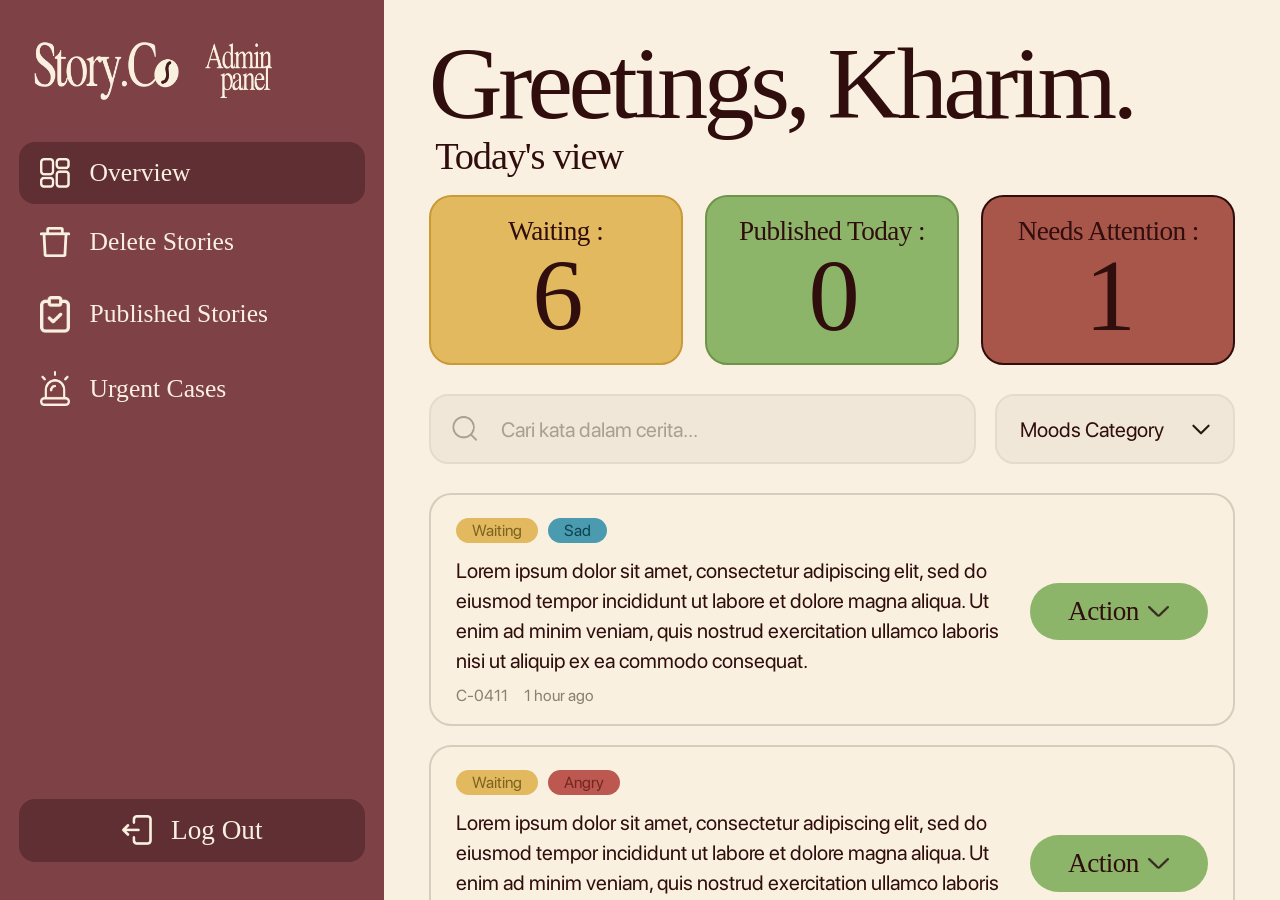
==== commit 82b74f39: "css fixed" ====
--- a/dashboard.html
+++ b/dashboard.html
@@ -277,19 +277,98 @@
                     <div class="meta"><span>C-0417</span><span>1 hour ago</span></div>
                 </article>
 
-                </div>
-
             </section>
-
         </main>
-
-
-        <!-- js -->
-        <script src="js/dashboard.js"></script>
-
-
-
-
+    </div>
+
+    <!-- JS -->
+    <script>
+        // Tiap halaman: judul, subjudul, dan status cerita yang ditampilkan
+        const pages = {
+            'overview':          { title: 'Greetings, Kharim.', subtitle: "Today's view",                  show: ['waiting', 'attention'] },
+            'delete-stories':    { title: 'Delete Stories',     subtitle: 'Stories removed from the board', show: ['deleted'] },
+            'published-stories': { title: 'Published Stories',  subtitle: 'Stories live on the board',      show: ['published'] },
+            'urgent-cases':      { title: 'Urgent Cases',       subtitle: 'Stories that need attention',    show: ['attention'] }
+        };
+
+        // Teks & warna badge untuk tiap status
+        const badges = {
+            waiting:   ['Waiting',         'badge-waiting'],
+            published: ['Published',       'badge-published'],
+            attention: ['Needs attention', 'badge-attention'],
+            deleted:   ['Deleted',         'badge-deleted']
+        };
+
+        const stories = document.querySelectorAll('.story');
+        const moodSelect = document.querySelector('.category');
+        const searchInput = document.querySelector('.search input');
+
+        // Tampilkan halaman sesuai #hash
+        function showPage() {
+            const name = location.hash.slice(1) in pages ? location.hash.slice(1) : 'overview';
+            const page = pages[name];
+
+            document.getElementById('title').textContent = page.title;
+            document.getElementById('subtitle').textContent = page.subtitle;
+            document.getElementById('stats').style.display = name === 'overview' ? '' : 'none';
+
+            document.querySelectorAll('.menu a').forEach((a) => {
+                a.classList.toggle('active', a.getAttribute('href') === '#' + name);
+            });
+
+            filterStories();
+        }
+
+        // Sembunyikan cerita yang tidak cocok dengan halaman, mood, dan kata kunci
+        function filterStories() {
+            const page = pages[location.hash.slice(1)] || pages['overview'];
+            const mood = moodSelect.value;
+            const keyword = searchInput.value.trim().toLowerCase();
+
+            stories.forEach((story) => {
+                const statusMatch = page.show.includes(story.dataset.status);
+                const moodMatch = mood === 'all' || story.dataset.mood === mood;
+                const textMatch = story.querySelector('.story-text').textContent.toLowerCase().includes(keyword);
+                story.hidden = !(statusMatch && moodMatch && textMatch);
+            });
+
+            // update angka di kartu statistik
+            for (const status of ['waiting', 'published', 'attention']) {
+                document.getElementById('count-' + status).textContent =
+                    document.querySelectorAll('.story[data-status="' + status + '"]').length;
+            }
+        }
+
+        // Klik tombol Action & pilihan di menunya
+        document.querySelector('.list').addEventListener('click', (e) => {
+            const story = e.target.closest('.story');
+            if (!story) return;
+
+            // klik tombol Action: buka / tutup menu
+            if (e.target.closest('.action-btn')) {
+                const wasOpen = story.classList.contains('open');
+                document.querySelectorAll('.story.open').forEach((s) => s.classList.remove('open'));
+                if (!wasOpen) story.classList.add('open');
+            }
+
+            // klik pilihan status: ubah status + badge, lalu pindah halaman otomatis
+            const option = e.target.closest('.option');
+            if (option) {
+                const status = option.dataset.status;
+                const badge = story.querySelector('.badge');
+                story.dataset.status = status;
+                badge.textContent = badges[status][0];
+                badge.className = 'badge ' + badges[status][1];
+                story.classList.remove('open');
+                filterStories();
+            }
+        });
+
+        moodSelect.addEventListener('change', filterStories);
+        searchInput.addEventListener('input', filterStories);
+        window.addEventListener('hashchange', showPage);
+        showPage();
+    </script>
 
 </body>
 
--- a/css/style.css
+++ b/css/style.css
@@ -10,14 +10,25 @@
 
   --cream: #f9f0df;
   --muted-bg: #F1E7D8;
+  --bg-color: #f9f0e1;
 
   --delay: 0.8s;
+
+  --ink: #2f0e0d;
+  --mocca-dark: #5f2f33;
+  --gold-dark: #c99a36;
+  --matcha-dark: #6d9448;
+  --panel: #e8dfc8;
+  --red: #a8554a;
+  --pink: #e8b4ae;
+  --pink-text: #7a2e28;
 }
 
 * {
   margin: 0;
   padding: 0;
   box-sizing: border-box;
+  text-decoration: none;
 }
 
 @font-face {
@@ -25,7 +36,13 @@
   src: url("../assets/ZT Formom.ttf") format("truetype");
 }
 
+@font-face {
+  font-family: "SF Pro Display";
+  src: url("../assets/SFPRODISPLAYREGULAR.OTF") format("opentype");
+}
+
 body {
+  min-height: 100vh;
   background: #f9f0e1;
   color: var(--darkchoco);
   font-family: "ZT Formom", Georgia, "Times New Roman", serif;
@@ -166,6 +183,7 @@
   transition: transform 0.5s ease;
 }
 
+
 .btn::after {
   content: "";
   position: absolute;
@@ -216,6 +234,8 @@
 }
 
 /* end home page */
+
+
 /* sign up page */
 
 .page {
@@ -307,15 +327,17 @@
 }
 
 /* end sign up page */
+
+
 /* write story page */
 .write-sect {
-  position: relative;            /* kunci tinggi ke ukuran layar */
+  position: relative;          
   overflow: hidden;
   display: flex;
   align-items: center;
   justify-content: flex-start;
   flex-direction: column;
-  padding-top: clamp(1rem, 2.5vh, 2rem);
+  padding-top: clamp(1rem, 4.5vh, 5rem);
 }
 
 .write-title {
@@ -363,7 +385,7 @@
 .writing-form {
   position: absolute;
   left: 0;
-  right: 0;                      /* lebar penuh, jadi tengahnya ikut tengah meja */
+  right: 0;        
   bottom: 18vh;
   display: flex;
   justify-content: center;
@@ -391,7 +413,7 @@
   transition: transform 1s ease, opacity 1s ease, visibility 0s 1s;
 }
 
-/* kartu: tersembunyi sampai buku diklik */
+
 .writing-base {
   visibility: hidden;
   opacity: 0;
@@ -406,6 +428,78 @@
   scale: 1;
   pointer-events: auto;
   transition: opacity 0.6s ease 0.3s, scale 0.6s ease 0.3s, visibility 0s;
+}
+
+/* Sembunyikan pensil & brush saat masuk tahap pilih menu */
+.writing-form.is-choosing-menu .pencil-sect,
+.writing-form.is-choosing-menu .brush-sect {
+  opacity: 0;
+  visibility: hidden;
+  pointer-events: none;
+}
+
+/* Layout Choose the menu */
+.menu-form {
+  display: flex;
+  flex-direction: column;
+  align-items: center;
+  justify-content: space-between;
+  flex: 1;
+  min-height: 0;
+  text-align: center;
+}
+
+.menu-title {
+  margin: 0;
+  font-size: clamp(1.6rem, 3vw, 2.5rem);
+  font-weight: 400;
+  line-height: 1.05;
+  color: var(--darkchoco);
+}
+
+.menu-grid {
+  display: grid;
+  grid-template-columns: repeat(3, 1fr);
+  gap: clamp(0.75rem, 2vw, 1.5rem) clamp(1rem, 3vw, 2.5rem);
+  place-items: center;
+}
+
+.menu-item {
+  position: relative;
+  display: block;
+  cursor: pointer;
+}
+
+.menu-item input {
+  position: absolute;
+  inset: 0;
+  width: 100%;
+  height: 100%;
+  margin: 0;
+  opacity: 0;
+  cursor: pointer;
+}
+
+.menu-item img {
+  display: block;
+  width: clamp(75px, 10vw, 135px);
+  aspect-ratio: 1;
+  object-fit: contain;
+  border-radius: 50%;
+  transition: transform 0.2s ease, box-shadow 0.2s ease, opacity 0.2s ease;
+}
+
+.menu-item:hover img {
+  transform: scale(1.08);
+}
+
+.menu-item input:checked + img {
+  transform: scale(1.12);
+  box-shadow: 0 0 0 3px var(--cream), 0 0 0 6px var(--gold);
+}
+
+.menu-grid:has(input:checked) .menu-item input:not(:checked) + img {
+  opacity: 0.55;
 }
 
 /* pensil & brush muncul setelah buku terbuka */
@@ -446,11 +540,11 @@
 
 .writing-input {
   position: absolute;
-  inset: 0.9rem;                       /* mengikuti ukuran bingkai, tanpa vw/vh */
+  inset: 0.9rem;            
   display: flex;
   flex-direction: column;
   padding: clamp(1rem, 2.2vw, 1.75rem);
-  padding-bottom: clamp(1.75rem, 3vw, 2.5rem);   /* ruang untuk tombol Send */
+  padding-bottom: clamp(1.75rem, 3vw, 2.5rem);   
   background-color: var(--cream);
   border-radius: 1rem;
 }
@@ -531,7 +625,7 @@
   cursor: pointer;
 }
 
-.mood input {                          /* radio disembunyikan, tapi tetap bisa difokus */
+.mood input {                      
   position: absolute;
   inset: 0;
   width: 100%;
@@ -559,7 +653,7 @@
 }
 
 #mood-picker:has(input:checked) .mood input:not(:checked) + img {
-  opacity: 0.55;                       /* yang tidak dipilih memudar */
+  opacity: 0.55;                 
 }
 
 .mood input:focus-visible + img {
@@ -573,10 +667,11 @@
   z-index: 2;
   left: 50%;
   bottom: 0;
-  translate: -50% 35%;                 
+  translate: -50% 35%;
   font-size: clamp(1rem, 2vw, 2rem);
   cursor: pointer;
 }
+
 
 .sr-only {
   position: absolute;
@@ -624,11 +719,11 @@
 }
 /* ---------- mode gambar ---------- */
 .story-form.is-drawing .input-two {
-  display: none;                        
+  display: none;
 }
 
 .story-form.is-drawing {
-  --draw-extend: 1.5rem;                 
+  --draw-extend: 1.5rem;
   margin-bottom: calc(var(--draw-extend) * -1);
 }
 
@@ -653,7 +748,6 @@
   border-radius: 0.75rem;
 }
 
-/* bar di bawah canvas: undo | warna | redo */
 .draw-bar {
   display: flex;
   flex: none;
@@ -673,7 +767,7 @@
 
 .swatch {
   position: relative;
-  width: clamp(2.5rem, 5vw, 3.75rem);       /* lebih besar dari sebelumnya */
+  width: clamp(2.5rem, 5vw, 3.75rem);       
   height: clamp(2.5rem, 5vw, 3.75rem);
   padding: 0;
   border: 0;
@@ -841,97 +935,486 @@
   width: 50%;
 }
 
-.barcode p {
-  font-family: 'IBM Plex Mono', monospace;
-  font-size: 0.5rem;
-  font-weight: 600;
-}
-
-/* end struk */
-
-/* responsive story board */
-@media (max-width: 1200px) {
-  .top h4 {
+.menu-grid:has(input:checked) .menu-item input:not(:checked) + img {
+  opacity: 0.55;
+}
+/* end write story page */
+
+
+
+
+.admin {
+  --font-display: 'ZT Formom', 'Times New Roman', serif;
+  --font-body: 'SF Pro Display', system-ui, -apple-system, 'Segoe UI', sans-serif;
+
+  display: grid;
+  grid-template-columns: 24rem 1fr;
+  min-height: 100vh;
+}
+
+:where(.admin) button {
+  font: inherit;
+  color: inherit;
+  cursor: pointer;
+  border: 0;
+  background: none;
+}
+
+
+.sidebar {
+  position: sticky;
+  top: 0;
+  height: 100vh;
+  display: flex;
+  flex-direction: column;
+  padding: 2.4rem 1.2rem;
+  background: var(--mocca);
+  color: var(--cream);
+}
+
+.logo {
+  display: flex;
+  align-items: center;
+  gap: 0.8rem;
+  padding: 0 0.8rem;
+  font-family: var(--font-display);
+  font-weight: 400;
+  font-size: 3rem;
+  letter-spacing: -0.03em;
+}
+
+.logo img {
+  width: 15rem;
+}
+
+.logo small {
+  font-size: 1.5rem;
+  line-height: 0.9;
+  letter-spacing: -0.02em;
+  text-align: center;
+}
+
+.menu {
+  display: flex;
+  flex-direction: column;
+  gap: 0.4rem;
+  margin-top: 2.6rem;
+}
+
+.menu a,
+.logout {
+  display: flex;
+  align-items: center;
+  gap: 1.2rem;
+  padding: 1rem 1.3rem;
+  font-family: var(--font-display);
+  font-weight: 400;
+  color: var(--bg-color, var(--cream));
+  border-radius: 1rem;
+  text-decoration: none;
+  transition: background 0.2s ease;
+}
+
+.menu a {
   font-size: 1.6rem;
-  margin-bottom: 0.3rem;
-}
-.top span {
-  font-size: 0.6rem;
-}
-.barcode img {
-  width: 45%;
-}
-.struk-1 {
-  top: 65%;
-}
-.struk-2 {
-  top: 90%;
-}
-.struk-3 {
+}
+
+.menu img,
+.logout img {
+  width: 1.9rem;
+  flex-shrink: 0;
+}
+
+.menu .active,
+.logout {
+  background: var(--mocca-dark);
+}
+
+.menu a:hover,
+.logout:hover {
+  background: var(--brown);
+}
+
+.logout {
+  justify-content: center;
+  width: 100%;
+  margin-top: auto;
+  font-size: 1.7rem;
+}
+
+
+.main {
+  min-width: 0;
+  padding: 2.4rem 2.8rem 4rem;
+  height: 100vh;
+  overflow-y: auto;
+}
+
+.greeting {
+  font-family: var(--font-display);
+  font-weight: 400;
+  font-size: 6.4rem;
+  line-height: 0.9;
+  letter-spacing: -0.045em;
+  color: var(--ink);
+}
+
+.subtitle {
+  margin: 0.4rem 0 1.2rem 0.4rem;
+  font-family: var(--font-display);
+  font-weight: 400;
+  font-size: 2.4rem;
+  line-height: 1;
+  letter-spacing: -0.03em;
+  color: var(--ink);
+}
+
+
+.stats {
+  display: grid;
+  grid-template-columns: repeat(3, minmax(0, 1fr));
+  gap: 1.4rem;
+  margin-bottom: 1.8rem;
+}
+
+.card {
+  display: flex;
+  flex-direction: column;
+  align-items: center;
+  padding: 1.2rem 1rem;
+  border: 2px solid;
+  border-radius: 1.4rem;
+  text-align: center;
+  font-family: var(--font-display);
+  font-weight: 400;
+  color: var(--ink);
+}
+
+.card p {
+  font-size: 1.7rem;
+  letter-spacing: -0.02em;
+}
+
+.card strong {
+  font-size: 6.4rem;
+  font-weight: 400;
+  line-height: 0.95;
+  letter-spacing: -0.04em;
+}
+
+.card-waiting {
+  background: var(--gold);
+  border-color: var(--gold-dark);
+}
+
+.card-published {
+  background: var(--matcha);
+  border-color: var(--matcha-dark);
+}
+
+.card-attention {
+  background: var(--red, #a8554a);
+  border-color: var(--darkchoco);
+}
+
+
+.toolbar {
+  display: flex;
+  gap: 1.2rem;
+  margin-bottom: 1.8rem;
+}
+
+.search {
+  position: relative;
+  flex: 1;
+}
+
+.search img {
+  position: absolute;
+  left: 1.4rem;
   top: 50%;
-}
-.struk-4 {
-  top: 75%;
-}
-}
-
-@media (max-width: 768px) {
-  
-  .board {
-    position: relative;
-    width: 100%;
-    object-fit: fill;
-  }
-  .story-board h1 {
-    font-size: 4.3rem;
-  }
-  .struk {
-    padding: 2rem 1.4rem;
-    width: 25%;
-  }
-  .top h4 {
-    margin-bottom: 0.5rem;
-  }
-  .top span {
-    display: block;
-    line-height: 1.3;
-  }
-  .struk tr {
-    font-size: 0.4rem;
-  }
-  .line {
-  margin-top: 0.3rem;
-  margin-bottom: 0.3rem;
-}
-.struk button {
-  font-size: 0.6rem;
-}
-.likeCount {
-  font-size: 0.5rem;
-}
-.barcode img {
-  width: 45%;
-}
-.barcode p {
-  font-size: 0.4rem;
-}
-.struk-1 {
-  top: 65%;
-  transform: rotate(-8deg);
-}
-.struk-2 {
-  top: 118%;
-  left: 20%;
-  transform: rotate(12deg);
-}
-.struk-3 {
-  top: 53%;
-  transform: rotate(8deg);
-
-}
-.struk-4 {
-  top: 105%;
-  right: 24%;
-  transform: rotate(-12deg);
-}
-}
+  width: 1.8rem;
+  transform: translateY(-50%);
+  pointer-events: none;
+}
+
+.search input,
+.toolbar select {
+  height: 4.4rem;
+  font-family: var(--font-body);
+  font-size: 1.3rem;
+  color: var(--darkchoco);
+  background-color: #f1e7d8;
+  border: 2px solid #e4dbcd;
+  border-radius: 1.2rem;
+  outline: none;
+  appearance: none;
+}
+
+.search input {
+  width: 100%;
+  padding: 0 1.6rem 0 4.4rem;
+}
+
+.toolbar select {
+  width: 15rem;
+  padding: 0 3.6rem 0 1.4rem;
+  cursor: pointer;
+  background-image: url("data:image/svg+xml,%3Csvg xmlns='http://www.w3.org/2000/svg' viewBox='0 0 24 24'%3E%3Cpath d='M5 9l7 7 7-7' fill='none' stroke='%232B1B14' stroke-width='2' stroke-linecap='round' stroke-linejoin='round'/%3E%3C/svg%3E");
+  background-repeat: no-repeat;
+  background-position: right 1.2rem center;
+  background-size: 1.6rem;
+}
+
+:where(.admin) ::placeholder {
+  color: #a8a091;
+}
+
+.search input:focus,
+.toolbar select:focus {
+  border-color: #a39d90;
+}
+
+
+.list {
+  display: flex;
+  flex-direction: column;
+  gap: 1.2rem;
+}
+
+.story {
+  padding: 1.4rem 1.6rem 1.2rem;
+  background: var(--cream);
+  border: 2px solid #d7cdbe;
+  border-radius: 1.4rem;
+  font-family: var(--font-body);
+}
+
+.story-row {
+  display: flex;
+  align-items: center;
+  justify-content: space-between;
+  gap: 1.6rem;
+}
+
+.story-body {
+  min-width: 0;
+}
+
+.tags {
+  display: flex;
+  gap: 0.6rem;
+  margin-bottom: 0.8rem;
+}
+
+.badge {
+  display: inline-block;
+  padding: 0.2rem 1rem;
+  font-size: 1rem;
+  border-radius: 5rem;
+}
+
+.badge-deleted {
+  background: #d7cdbe;
+  color: #5a4f3f;
+}
+
+.badge-waiting {
+  background: var(--gold);
+  color: #7a6322;
+}
+
+.badge-published {
+  background: var(--matcha);
+  color: #3f5a24;
+}
+
+.badge-attention {
+  background: var(--pink, #e8b4ae);
+  color: var(--pink-text, #7a2e28);
+}
+
+.badge-mood-happy {
+  background: #E2B95F;
+  color: #7a6322;
+}
+.badge-mood-angry {
+  background: #BC5850;
+  color: #722722;
+}
+.badge-mood-frustrated {
+  background: #E38025;
+  color: #6c3a0c;
+}
+.badge-mood-calm {
+  background: #468F64;
+  color: #1d482f;
+}
+.badge-mood-sad {
+  background: #4a9bb0;
+  color: #0f4350;
+}
+
+.story-text {
+  font-size: 1.3rem;
+  line-height: 1.45;
+  color: var(--ink);
+}
+
+.meta {
+  display: flex;
+  gap: 1rem;
+  margin-top: 0.6rem;
+  font-size: 1rem;
+  color: #8a8070;
+}
+
+
+.story-attention {
+  border: 2px solid #B34D45;
+}
+
+.story-attention .story-text {
+  margin-top: 1rem;
+  font-family: 'SF Pro Display';
+  font-weight: 100;
+}
+
+.note {
+  flex: 1;
+  padding: 1rem 1.4rem;
+  font-size: 1.2rem;
+  line-height: 1.4;
+  color: var(--pink-text, #7a2e28);
+  background: var(--pink, #e8b4ae);
+  border-radius: 1rem;
+}
+
+
+.action-btn {
+  flex-shrink: 0;
+  display: inline-flex;
+  align-items: center;
+  gap: 0.6rem;
+  padding: 0.8rem 2.4rem;
+  font-family: var(--font-display);
+  font-weight: 400;
+  font-size: 1.7rem;
+  letter-spacing: -0.02em;
+  color: var(--ink);
+  background: var(--matcha);
+  border-radius: 5rem;
+  transition: background 0.2s ease;
+}
+
+
+.action-btn img {
+  width: 1.3rem;
+  transition: transform 0.3s ease;
+}
+
+
+.story.open .story-row {
+  align-items: flex-start;
+}
+
+.story.open .action-btn {
+  padding: 1rem 1.6rem 1.2rem;
+  margin-bottom: -1.2rem;
+  background: var(--panel, #e8dfc8);
+  border-radius: 1.6rem 1.6rem 0 0;
+}
+
+.story.open .action-btn img {
+  transform: rotate(180deg);
+}
+
+.action-menu {
+  display: none;
+  margin-top: 1.2rem;
+  padding: 1.2rem 1.4rem 1.4rem;
+  background: var(--panel, #e8dfc8);
+  border-radius: 1.6rem 0 1.6rem 1.6rem;
+}
+
+.story.open .action-menu {
+  display: flex;
+  flex-direction: column;
+  gap: 0.8rem;
+}
+
+.action-menu h3 {
+  margin-bottom: 0.2rem;
+  font-family: var(--font-body);
+  font-weight: 400;
+  font-size: 1.1rem;
+  color: #8a7e66;
+}
+
+.option {
+  display: flex;
+  align-items: center;
+  gap: 1.2rem;
+  width: 100%;
+  padding: 0.9rem 1.6rem;
+  text-align: left;
+  border-radius: 0.8rem;
+}
+
+.option img {
+  width: 1.8rem;
+  flex-shrink: 0;
+}
+
+.option strong {
+  display: block;
+  font-family: var(--font-display);
+  font-weight: 400;
+  font-size: 1.6rem;
+}
+
+.option span {
+  font-size: 0.9rem;
+}
+
+.option-delete {
+  background: var(--red, #a8554a);
+  color: var(--bg-color);
+}
+
+.option-publish {
+  background: var(--matcha);
+  color: var(--ink);
+}
+
+.option-attention {
+  background: var(--gold);
+  color: var(--ink);
+}
+
+.option:hover {
+  filter: brightness(0.94);
+}
+
+.back-btn {
+  position: absolute;
+  top: clamp(1rem, 3vw, 2.5rem);
+  left: clamp(1rem, 3vw, 2.5rem);
+  z-index: 10;
+  padding: 0;
+  background: none;
+  border: 0;
+  cursor: pointer;
+  transition: transform 0.2s ease;
+}
+
+.back-btn:hover {
+  transform: scale(1.08);
+}
+
+.back-btn img {
+  display: block;
+  width: clamp(2.75rem, 5vw, 5rem);
+  height: clamp(2.75rem, 5vw, 5rem);
+  object-fit: contain;
+}
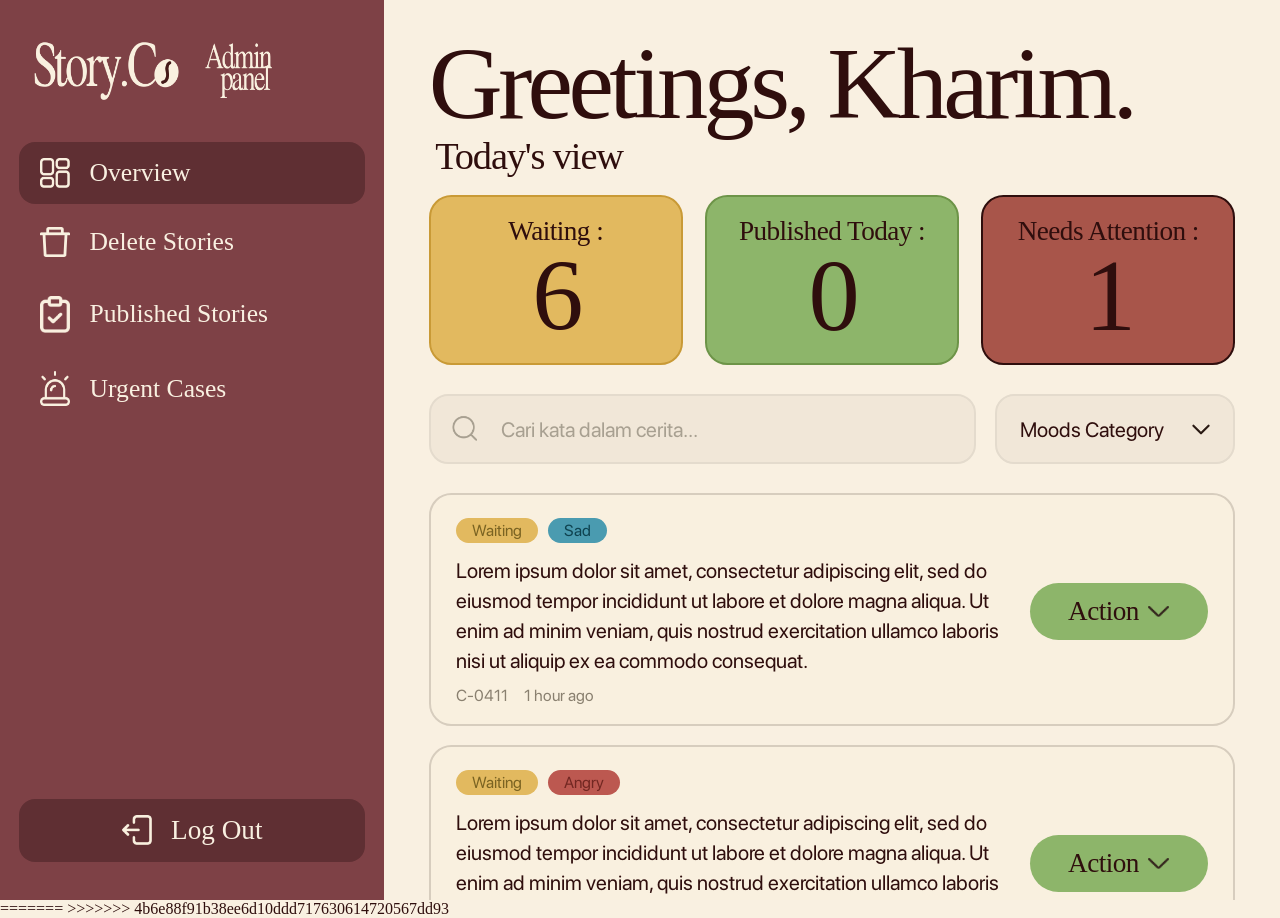
==== commit 3a58de93: "fixed CSS" ====
--- a/dashboard.html
+++ b/dashboard.html
@@ -277,6 +277,7 @@
                     <div class="meta"><span>C-0417</span><span>1 hour ago</span></div>
                 </article>
 
+<<<<<<< HEAD
             </section>
         </main>
     </div>
@@ -369,6 +370,21 @@
         window.addEventListener('hashchange', showPage);
         showPage();
     </script>
+=======
+                </div>
+
+            </section>
+
+        </main>
+
+
+        <!-- js -->
+        <script src="js/dashboard.js"></script>
+
+
+
+
+>>>>>>> 4b6e88f91b38ee6d10ddd717630614720567dd93
 
 </body>
 
--- a/css/style.css
+++ b/css/style.css
@@ -935,6 +935,10 @@
   width: 50%;
 }
 
+<<<<<<< HEAD
+=======
+
+>>>>>>> 4b6e88f91b38ee6d10ddd717630614720567dd93
 .menu-grid:has(input:checked) .menu-item input:not(:checked) + img {
   opacity: 0.55;
 }
@@ -1396,6 +1400,7 @@
   filter: brightness(0.94);
 }
 
+<<<<<<< HEAD
 .back-btn {
   position: absolute;
   top: clamp(1rem, 3vw, 2.5rem);
@@ -1417,4 +1422,6 @@
   width: clamp(2.75rem, 5vw, 5rem);
   height: clamp(2.75rem, 5vw, 5rem);
   object-fit: contain;
-}+}
+=======
+>>>>>>> 4b6e88f91b38ee6d10ddd717630614720567dd93
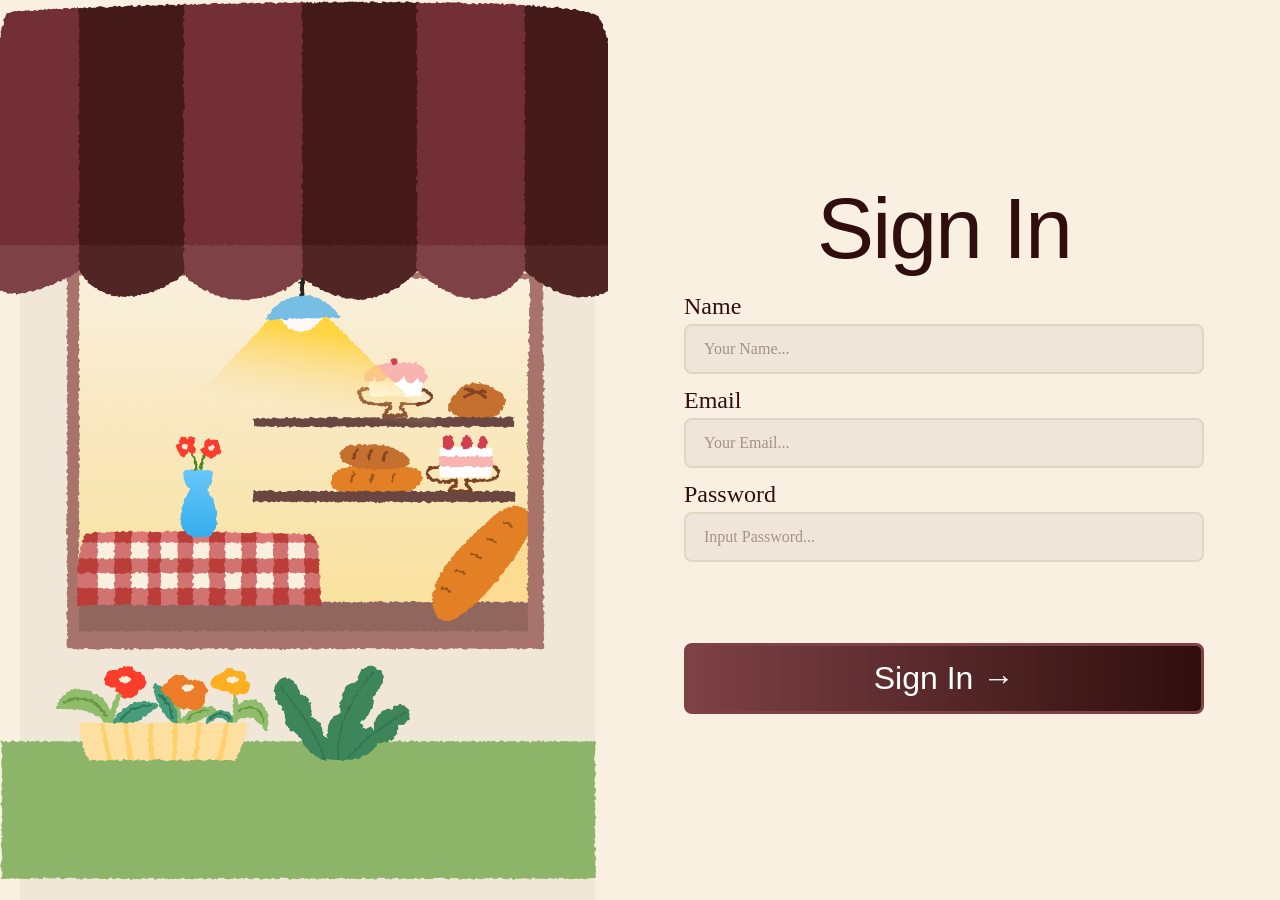
==== commit f2d8777e: "UPDATE AUTH & HISTORY" ====
--- a/dashboard.html
+++ b/dashboard.html
@@ -1,391 +1,170 @@
-<!DOCTYPE html>
+<!doctype html>
 <html lang="id">
+  <head>
+    <meta charset="UTF-8" />
+    <meta name="viewport" content="width=device-width, initial-scale=1" />
+    <title>Story.Co - Admin Panel</title>
+    <link rel="stylesheet" href="css/style.css" />
+  </head>
 
-<head>
-    <meta charset="UTF-8">
-    <meta name="viewport" content="width=device-width, initial-scale=1">
-    <title>Story.Co - Admin Panel</title>
-    <link rel="stylesheet" href="css/style.css">
-</head>
+  <body>
+    <div class="admin">
+      <!-- SIDEBAR -->
+      <aside class="sidebar">
+        <div class="logo">
+          <img src="assets/logo-storyco.png" alt="Story.Co" />
+        </div>
 
-<body>
-    <div class="admin">
+        <nav class="menu">
+          <a href="#overview"
+            ><img src="assets/overview.png" alt="" />Overview</a
+          >
+          <a href="#delete-stories"
+            ><img src="assets/trash.png" alt="" />Delete Stories</a
+          >
+          <a href="#published-stories"
+            ><img src="assets/published.png" alt="" />Published Stories</a
+          >
+          <a href="#urgent-cases"
+            ><img src="assets/sirine.png" alt="" />Urgent Cases</a
+          >
+        </nav>
 
-        <!-- SIDEBAR -->
-        <aside class="sidebar">
-            <div class="logo">
-                <img src="assets/logo-storyco.png" alt="Story.Co">
+        <button class="logout">
+          <img src="assets/logout.png" alt="" />Log Out
+        </button>
+      </aside>
+
+      <!-- MAINPAGE -->
+      <main class="main">
+        <h1 class="greeting" id="title"></h1>
+        <p class="subtitle" id="subtitle"></p>
+
+        <section class="stats" id="stats">
+          <div class="card card-waiting">
+            <p>Waiting :</p>
+            <strong id="count-waiting">0</strong>
+          </div>
+          <div class="card card-published">
+            <p>Published Today :</p>
+            <strong id="count-published">0</strong>
+          </div>
+          <div class="card card-attention">
+            <p>Needs Attention :</p>
+            <strong id="count-attention">0</strong>
+          </div>
+        </section>
+
+        <div class="toolbar">
+          <label class="search">
+            <img src="assets/akar-icons_search.png" alt="" />
+            <input type="text" placeholder="Cari kata dalam cerita..." />
+          </label>
+          <select class="category">
+            <option value="all">Moods Category</option>
+            <option value="angry">Angry</option>
+            <option value="stressed">Stressed</option>
+            <option value="happy">Happy</option>
+            <option value="calm">Calm</option>
+            <option value="sad">Sad</option>
+          </select>
+        </div>
+
+        <section class="list" id="story-list" aria-live="polite"></section>
+
+        <template id="story-template">
+          <article class="story">
+            <div class="story-row">
+              <div class="story-body">
+                <div class="tags">
+                  <span class="badge" data-f="status"></span>
+                  <span class="badge" data-f="mood"></span>
+                </div>
+
+                <p class="note" data-f="note" hidden></p>
+                <p class="story-text" data-f="text"></p>
+                <img
+                  class="story-img"
+                  data-f="image"
+                  alt="Drawing story"
+                  hidden
+                />
+
+                <div class="meta">
+                  <span data-f="code"></span>
+                  <span data-f="ago"></span>
+                </div>
+              </div>
+
+              <button type="button" class="action-btn" aria-expanded="false">
+                Action
+                <img
+                  src="assets/arrow-down.svg"
+                  alt=""
+                  onerror="this.style.display = 'none'"
+                />
+              </button>
             </div>
 
-            <nav class="menu">
-                <a href="#overview"><img src="assets/overview.png" alt="">Overview</a>
-                <a href="#delete-stories"><img src="assets/trash.png" alt="">Delete Stories</a>
-                <a href="#published-stories"><img src="assets/published.png" alt="">Published Stories</a>
-                <a href="#urgent-cases"><img src="assets/sirine.png" alt="">Urgent Cases</a>
-            </nav>
+            <div class="action-menu" role="menu">
+              <h3>Change Story Status</h3>
 
-            <button class="logout"><img src="assets/logout.png" alt="">Log Out</button>
-        </aside>
+              <button
+                type="button"
+                class="option option-delete"
+                data-status="deleted"
+              >
+                <img src="assets/trash.png" alt="" />
+                <div>
+                  <strong>Delete</strong>
+                  <span>Permanently remove this story from the platform.</span>
+                </div>
+              </button>
 
+              <button
+                type="button"
+                class="option option-publish"
+                data-status="published"
+              >
+                <img src="assets/published.png" alt="" />
+                <div>
+                  <strong>Publish Today</strong>
+                  <span>Approve and show on board</span>
+                </div>
+              </button>
 
-        <main class="main">
-            <h1 class="greeting" id="title"></h1>
-            <p class="subtitle" id="subtitle"></p>
+              <button
+                type="button"
+                class="option option-attention"
+                data-status="attention"
+              >
+                <img src="assets/sirine.png" alt="" />
+                <div>
+                  <strong>Needs Attention</strong>
+                  <span>Approve and show on board</span>
+                </div>
+              </button>
 
-            <section class="stats" id="stats">
-                <div class="card card-waiting">
-                    <p>Waiting :</p>
-                    <strong id="count-waiting">0</strong>
+              <button
+                type="button"
+                class="option option-restore"
+                data-status="waiting"
+              >
+                <img src="assets/overview.png" alt="" />
+                <div>
+                  <strong>Restore Story</strong>
+                  <span>Move back to waiting list</span>
                 </div>
-                <div class="card card-published">
-                    <p>Published Today :</p>
-                    <strong id="count-published">0</strong>
-                </div>
-                <div class="card card-attention">
-                    <p>Needs Attention :</p>
-                    <strong id="count-attention">0</strong>
-                </div>
-            </section>
-
-            <div class="toolbar">
-                <label class="search">
-                    <img src="assets/akar-icons_search.png" alt="">
-                    <input type="text" placeholder="Cari kata dalam cerita...">
-                </label>
-                <select class="category">
-                    <option value="all">Moods Category</option>
-                    <option value="angry">Angry</option>
-                    <option value="frustrated">Frustrated</option>
-                    <option value="happy">Happy</option>
-                    <option value="calm">Calm</option>
-                    <option value="sad">Sad</option>
-                </select>
+              </button>
             </div>
-
-            <section class="list">
-
-                <article class="story" data-status="waiting" data-mood="sad">
-                    <div class="story-row">
-                        <div class="story-body">
-                            <div class="tags">
-                                <span class="badge badge-waiting">Waiting</span>
-                                <span class="badge badge-mood-sad">Sad</span>
-                            </div>
-                            <p class="story-text">Lorem ipsum dolor sit amet, consectetur adipiscing elit, sed do eiusmod tempor incididunt ut labore et dolore magna aliqua. Ut enim ad minim veniam, quis nostrud exercitation ullamco laboris nisi ut aliquip ex ea commodo consequat.</p>
-                            <div class="meta"><span>C-0411</span><span>1 hour ago</span></div>
-                        </div>
-                        <button class="action-btn">Action <img src="assets/down-arrow.png" alt=""></button>
-                    </div>
-
-                    <div class="action-menu">
-                        <h3>Change Story Status</h3>
-                        <button class="option option-delete" data-status="deleted">
-                            <img src="assets/trash.png" alt="">
-                            <div><strong>Delete</strong><span>Move this story to Delete Stories.</span></div>
-                        </button>
-                        <button class="option option-publish" data-status="published">
-                            <img src="assets/publish-dark.png" alt="">
-                            <div><strong>Publish Today</strong><span>Approve and show on board</span></div>
-                        </button>
-                        <button class="option option-attention" data-status="attention">
-                            <img src="assets/attention-dark.png" alt="">
-                            <div><strong>Needs Attention</strong><span>Flag this story for a closer look</span></div>
-                        </button>
-                    </div>
-                </article>
-
-                <article class="story" data-status="waiting" data-mood="angry">
-                    <div class="story-row">
-                        <div class="story-body">
-                            <div class="tags">
-                                <span class="badge badge-waiting">Waiting</span>
-                                <span class="badge badge-mood-angry">Angry</span>
-                            </div>
-                            <p class="story-text">Lorem ipsum dolor sit amet, consectetur adipiscing elit, sed do eiusmod tempor incididunt ut labore et dolore magna aliqua. Ut enim ad minim veniam, quis nostrud exercitation ullamco laboris nisi ut aliquip ex ea commodo consequat.</p>
-                            <div class="meta"><span>C-0412</span><span>1 hour ago</span></div>
-                        </div>
-                        <button class="action-btn">Action <img src="assets/down-arrow.png" alt=""></button>
-                    </div>
-
-                    <div class="action-menu">
-                        <h3>Change Story Status</h3>
-                        <button class="option option-delete" data-status="deleted">
-                            <img src="assets/trash.png" alt="">
-                            <div><strong>Delete</strong><span>Move this story to Delete Stories.</span></div>
-                        </button>
-                        <button class="option option-publish" data-status="published">
-                            <img src="assets/publish-dark.png" alt="">
-                            <div><strong>Publish Today</strong><span>Approve and show on board</span></div>
-                        </button>
-                        <button class="option option-attention" data-status="attention">
-                            <img src="assets/attention-dark.png" alt="">
-                            <div><strong>Needs Attention</strong><span>Flag this story for a closer look</span></div>
-                        </button>
-                    </div>
-                </article>
-
-                <article class="story" data-status="waiting" data-mood="frustrated">
-                    <div class="story-row">
-                        <div class="story-body">
-                            <div class="tags">
-                                <span class="badge badge-waiting">Waiting</span>
-                                <span class="badge badge-mood-frustrated">Frustrated</span>
-                            </div>
-                            <p class="story-text">Lorem ipsum dolor sit amet, consectetur adipiscing elit, sed do eiusmod tempor incididunt ut labore et dolore magna aliqua. Ut enim ad minim veniam, quis nostrud exercitation ullamco laboris nisi ut aliquip ex ea commodo consequat.</p>
-                            <div class="meta"><span>C-0413</span><span>1 hour ago</span></div>
-                        </div>
-                        <button class="action-btn">Action <img src="assets/down-arrow.png" alt=""></button>
-                    </div>
-
-                    <div class="action-menu">
-                        <h3>Change Story Status</h3>
-                        <button class="option option-delete" data-status="deleted">
-                            <img src="assets/trash.png" alt="">
-                            <div><strong>Delete</strong><span>Move this story to Delete Stories.</span></div>
-                        </button>
-                        <button class="option option-publish" data-status="published">
-                            <img src="assets/publish-dark.png" alt="">
-                            <div><strong>Publish Today</strong><span>Approve and show on board</span></div>
-                        </button>
-                        <button class="option option-attention" data-status="attention">
-                            <img src="assets/attention-dark.png" alt="">
-                            <div><strong>Needs Attention</strong><span>Flag this story for a closer look</span></div>
-                        </button>
-                    </div>
-                </article>
-
-                <article class="story" data-status="waiting" data-mood="calm">
-                    <div class="story-row">
-                        <div class="story-body">
-                            <div class="tags">
-                                <span class="badge badge-waiting">Waiting</span>
-                                <span class="badge badge-mood-calm">Calm</span>
-                            </div>
-                            <p class="story-text">Lorem ipsum dolor sit amet, consectetur adipiscing elit, sed do eiusmod tempor incididunt ut labore et dolore magna aliqua. Ut enim ad minim veniam, quis nostrud exercitation ullamco laboris nisi ut aliquip ex ea commodo consequat.</p>
-                            <div class="meta"><span>C-0414</span><span>1 hour ago</span></div>
-                        </div>
-                        <button class="action-btn">Action <img src="assets/down-arrow.png" alt=""></button>
-                    </div>
-
-                    <div class="action-menu">
-                        <h3>Change Story Status</h3>
-                        <button class="option option-delete" data-status="deleted">
-                            <img src="assets/trash.png" alt="">
-                            <div><strong>Delete</strong><span>Move this story to Delete Stories.</span></div>
-                        </button>
-                        <button class="option option-publish" data-status="published">
-                            <img src="assets/publish-dark.png" alt="">
-                            <div><strong>Publish Today</strong><span>Approve and show on board</span></div>
-                        </button>
-                        <button class="option option-attention" data-status="attention">
-                            <img src="assets/attention-dark.png" alt="">
-                            <div><strong>Needs Attention</strong><span>Flag this story for a closer look</span></div>
-                        </button>
-                    </div>
-                </article>
-
-                <article class="story" data-status="waiting" data-mood="happy">
-                    <div class="story-row">
-                        <div class="story-body">
-                            <div class="tags">
-                                <span class="badge badge-waiting">Waiting</span>
-                                <span class="badge badge-mood-happy">Happy</span>
-                            </div>
-                            <p class="story-text">Lorem ipsum dolor sit amet, consectetur adipiscing elit, sed do eiusmod tempor incididunt ut labore et dolore magna aliqua. Ut enim ad minim veniam, quis nostrud exercitation ullamco laboris nisi ut aliquip ex ea commodo consequat.</p>
-                            <div class="meta"><span>C-0415</span><span>1 hour ago</span></div>
-                        </div>
-                        <button class="action-btn">Action <img src="assets/down-arrow.png" alt=""></button>
-                    </div>
-
-                    <div class="action-menu">
-                        <h3>Change Story Status</h3>
-                        <button class="option option-delete" data-status="deleted">
-                            <img src="assets/trash.png" alt="">
-                            <div><strong>Delete</strong><span>Move this story to Delete Stories.</span></div>
-                        </button>
-                        <button class="option option-publish" data-status="published">
-                            <img src="assets/publish-dark.png" alt="">
-                            <div><strong>Publish Today</strong><span>Approve and show on board</span></div>
-                        </button>
-                        <button class="option option-attention" data-status="attention">
-                            <img src="assets/attention-dark.png" alt="">
-                            <div><strong>Needs Attention</strong><span>Flag this story for a closer look</span></div>
-                        </button>
-                    </div>
-                </article>
-
-                <article class="story" data-status="waiting" data-mood="sad">
-                    <div class="story-row">
-                        <div class="story-body">
-                            <div class="tags">
-                                <span class="badge badge-waiting">Waiting</span>
-                                <span class="badge badge-mood-sad">Sad</span>
-                            </div>
-                            <p class="story-text">Lorem ipsum dolor sit amet, consectetur adipiscing elit, sed do eiusmod tempor incididunt ut labore et dolore magna aliqua. Ut enim ad minim veniam, quis nostrud exercitation ullamco laboris nisi ut aliquip ex ea commodo consequat.</p>
-                            <div class="meta"><span>C-0416</span><span>1 hour ago</span></div>
-                        </div>
-                        <button class="action-btn">Action <img src="assets/down-arrow.png" alt=""></button>
-                    </div>
-
-                    <div class="action-menu">
-                        <h3>Change Story Status</h3>
-                        <button class="option option-delete" data-status="deleted">
-                            <img src="assets/trash.png" alt="">
-                            <div><strong>Delete</strong><span>Move this story to Delete Stories.</span></div>
-                        </button>
-                        <button class="option option-publish" data-status="published">
-                            <img src="assets/publish-dark.png" alt="">
-                            <div><strong>Publish Today</strong><span>Approve and show on board</span></div>
-                        </button>
-                        <button class="option option-attention" data-status="attention">
-                            <img src="assets/attention-dark.png" alt="">
-                            <div><strong>Needs Attention</strong><span>Flag this story for a closer look</span></div>
-                        </button>
-                    </div>
-                </article>
-
-                <article class="story story-attention" data-status="attention" data-mood="sad">
-                    <div class="tags">
-                        <span class="badge badge-attention">Needs attention</span>
-                        <span class="badge badge-mood-sad">Sad</span>
-                    </div>
-
-                    <div class="story-row">
-                        <p class="note">
-                            There are signs that the author may be feeling overwhelmed. Consider publishing this
-                            story with a supportive note, or holding it for now.
-                        </p>
-                        <button class="action-btn">Action <img src="assets/down-arrow.png" alt=""></button>
-                    </div>
-
-                    <div class="action-menu">
-                        <h3>Change Story Status</h3>
-                        <button class="option option-delete" data-status="deleted">
-                            <img src="assets/trash.png" alt="">
-                            <div><strong>Delete</strong><span>Move this story to Delete Stories.</span></div>
-                        </button>
-                        <button class="option option-publish" data-status="published">
-                            <img src="assets/publish-dark.png" alt="">
-                            <div><strong>Publish Today</strong><span>Approve and show on board</span></div>
-                        </button>
-                        <button class="option option-attention" data-status="attention">
-                            <img src="assets/attention-dark.png" alt="">
-                            <div><strong>Needs Attention</strong><span>Flag this story for a closer look</span></div>
-                        </button>
-                    </div>
-                    <p class="story-text">Lorem ipsum dolor sit amet, consectetur adipiscing elit, sed do eiusmod tempor incididunt ut labore et dolore magna aliqua. Ut enim ad minim veniam, quis nostrud exercitation ullamco laboris nisi ut aliquip ex ea commodo consequat.</p>
-                    <div class="meta"><span>C-0417</span><span>1 hour ago</span></div>
-                </article>
-
-<<<<<<< HEAD
-            </section>
-        </main>
+          </article>
+        </template>
+      </main>
     </div>
 
-    <!-- JS -->
-    <script>
-        // Tiap halaman: judul, subjudul, dan status cerita yang ditampilkan
-        const pages = {
-            'overview':          { title: 'Greetings, Kharim.', subtitle: "Today's view",                  show: ['waiting', 'attention'] },
-            'delete-stories':    { title: 'Delete Stories',     subtitle: 'Stories removed from the board', show: ['deleted'] },
-            'published-stories': { title: 'Published Stories',  subtitle: 'Stories live on the board',      show: ['published'] },
-            'urgent-cases':      { title: 'Urgent Cases',       subtitle: 'Stories that need attention',    show: ['attention'] }
-        };
-
-        // Teks & warna badge untuk tiap status
-        const badges = {
-            waiting:   ['Waiting',         'badge-waiting'],
-            published: ['Published',       'badge-published'],
-            attention: ['Needs attention', 'badge-attention'],
-            deleted:   ['Deleted',         'badge-deleted']
-        };
-
-        const stories = document.querySelectorAll('.story');
-        const moodSelect = document.querySelector('.category');
-        const searchInput = document.querySelector('.search input');
-
-        // Tampilkan halaman sesuai #hash
-        function showPage() {
-            const name = location.hash.slice(1) in pages ? location.hash.slice(1) : 'overview';
-            const page = pages[name];
-
-            document.getElementById('title').textContent = page.title;
-            document.getElementById('subtitle').textContent = page.subtitle;
-            document.getElementById('stats').style.display = name === 'overview' ? '' : 'none';
-
-            document.querySelectorAll('.menu a').forEach((a) => {
-                a.classList.toggle('active', a.getAttribute('href') === '#' + name);
-            });
-
-            filterStories();
-        }
-
-        // Sembunyikan cerita yang tidak cocok dengan halaman, mood, dan kata kunci
-        function filterStories() {
-            const page = pages[location.hash.slice(1)] || pages['overview'];
-            const mood = moodSelect.value;
-            const keyword = searchInput.value.trim().toLowerCase();
-
-            stories.forEach((story) => {
-                const statusMatch = page.show.includes(story.dataset.status);
-                const moodMatch = mood === 'all' || story.dataset.mood === mood;
-                const textMatch = story.querySelector('.story-text').textContent.toLowerCase().includes(keyword);
-                story.hidden = !(statusMatch && moodMatch && textMatch);
-            });
-
-            // update angka di kartu statistik
-            for (const status of ['waiting', 'published', 'attention']) {
-                document.getElementById('count-' + status).textContent =
-                    document.querySelectorAll('.story[data-status="' + status + '"]').length;
-            }
-        }
-
-        // Klik tombol Action & pilihan di menunya
-        document.querySelector('.list').addEventListener('click', (e) => {
-            const story = e.target.closest('.story');
-            if (!story) return;
-
-            // klik tombol Action: buka / tutup menu
-            if (e.target.closest('.action-btn')) {
-                const wasOpen = story.classList.contains('open');
-                document.querySelectorAll('.story.open').forEach((s) => s.classList.remove('open'));
-                if (!wasOpen) story.classList.add('open');
-            }
-
-            // klik pilihan status: ubah status + badge, lalu pindah halaman otomatis
-            const option = e.target.closest('.option');
-            if (option) {
-                const status = option.dataset.status;
-                const badge = story.querySelector('.badge');
-                story.dataset.status = status;
-                badge.textContent = badges[status][0];
-                badge.className = 'badge ' + badges[status][1];
-                story.classList.remove('open');
-                filterStories();
-            }
-        });
-
-        moodSelect.addEventListener('change', filterStories);
-        searchInput.addEventListener('input', filterStories);
-        window.addEventListener('hashchange', showPage);
-        showPage();
-    </script>
-=======
-                </div>
-
-            </section>
-
-        </main>
-
-
-        <!-- js -->
-        <script src="js/dashboard.js"></script>
-
-
-
-
->>>>>>> 4b6e88f91b38ee6d10ddd717630614720567dd93
-
-</body>
-
-</html>+    <!-- js -->
+    <script src="js/data.js"></script>
+    <script src="js/dashboard.js"></script>
+    <script src="js/auth.js"></script>
+  </body>
+</html>
--- a/css/style.css
+++ b/css/style.css
@@ -49,6 +49,7 @@
   display: flex;
   flex-direction: column;
 }
+
 /* home page */
 .hero-sect {
   position: relative;
@@ -210,9 +211,9 @@
 }
 
 /* sect 1 */
-
 .intro {
   display: flex;
+  flex-direction: column;
   justify-content: center;
   align-items: center;
 }
@@ -232,6 +233,39 @@
     transform: rotate(360deg);
   }
 }
+
+.testimoni {
+  margin: 4rem 5rem 3rem;
+  display: flex;
+  justify-content: center;
+  align-items: center;
+  gap: 2vw;
+}
+
+.card-test {
+  background: var(--muted-bg);
+  padding: 2rem 1.5rem;
+  border-radius: 1.7rem;
+}
+
+.card-test p {
+  font-size: 1.2rem;
+}
+
+.card-test h3 {
+  font-size: 1.5rem;
+  margin-top: 1rem;
+}
+
+.title-two {
+  text-align: center;
+}
+.highlighted {
+  background-color: var(--gold);
+  color: var(--cream);
+}
+
+
 
 /* end home page */
 
@@ -717,7 +751,7 @@
   outline-offset: 4px;
   border-radius: 0.5rem;
 }
-/* ---------- mode gambar ---------- */
+/* mode gambar */
 .story-form.is-drawing .input-two {
   display: none;
 }
@@ -815,6 +849,227 @@
 
 .tool-btn:disabled { opacity: 0.45; cursor: default; }
 .tool-btn:focus-visible { outline: 3px solid var(--mocca); outline-offset: 2px; }
+
+/* success order */
+.success-panel {
+  display: flex;
+  flex-direction: column;
+  align-items: center;
+  justify-content: center;
+  text-align: center;
+  gap: 1.2rem;
+  padding: 2rem;
+}
+
+.success-panel[hidden] {
+  display: none;
+}
+
+.success-title {
+  margin: 0;
+  font-size: clamp(2.8rem, 5vw, 5.5rem);
+  line-height: 1.05;
+}
+
+.success-text {
+  margin: 0;
+  font-size: clamp(1.4rem, 2vw, 2rem);
+}
+
+.code-chip {
+  font-size: clamp(1.8rem, 2.5vw, 2.4rem);
+  font-family: "ZT Formom", serif;
+  padding: 1.2rem 2.8rem;
+  background-color: var(--cream);
+  color: var(--darkchoco);
+  border: 2px solid var(--darkchoco);
+  border-radius: 1ch;
+  cursor: pointer;
+  transition: background-color 0.2s ease, color 0.2s ease, transform 0.15s ease;
+}
+
+.code-chip:hover {
+  background-color: var(--darkchoco);
+  color: var(--cream);
+  transform: scale(1.03);
+}
+
+.success-note {
+  margin: 0;
+  font-size: 1.3rem;
+  opacity: 0.8;
+}
+
+/* history page */
+.history-sect {
+  min-height: 100vh;
+  display: flex;
+  flex-direction: column;
+  align-items: center;
+  justify-content: center;
+  padding: 3rem 1.6rem;
+  background-color: var(--bg-color, #f6eedf);
+  color: var(--ink, #2b1b14);
+}
+
+.code-box {
+  width: 100%;
+  max-width: 44rem;
+  display: flex;
+  flex-direction: column;
+  align-items: center;
+  text-align: center;
+}
+
+.code-box[hidden],
+.history-result[hidden] {
+  display: none;
+}
+
+.code-title {
+  margin: 0 0 2.8rem;
+  font-family: 'ZT Formom', 'Times New Roman', serif;
+  font-weight: 400;
+  font-size: clamp(4.2rem, 8vw, 6.8rem);
+  line-height: 0.92;
+  letter-spacing: -0.03em;
+  color: var(--ink, #2b1b14);
+}
+
+.code-form {
+  width: 100%;
+  display: flex;
+  flex-direction: column;
+  align-items: center;
+}
+
+.code-input {
+  width: 100%;
+  height: 7.2rem;
+  padding: 0 2rem;
+  font-family: 'ZT Formom', 'Times New Roman', serif;
+  font-size: 2.6rem;
+  letter-spacing: 0.06em;
+  text-align: center;
+  text-transform: uppercase;
+  color: var(--ink, #2b1b14);
+  background: transparent;
+  border: 1.5px solid var(--ink, #2b1b14);
+  border-radius: 1.2rem;
+  outline: none;
+  transition: box-shadow 0.2s ease, background-color 0.2s ease;
+}
+
+.code-input::placeholder {
+  font-size: 1.6rem;
+  letter-spacing: 0.02em;
+  text-transform: none;
+  color: #a89d8e;
+}
+
+.code-input:focus {
+  background-color: rgba(255, 255, 255, 0.35);
+  box-shadow: 0 0 0 3px rgba(92, 53, 47, 0.15);
+}
+
+.code-error {
+  min-height: 2.2rem;
+  margin: 0.8rem 0 0.6rem;
+  font-size: 1.3rem;
+  color: #b34d45;
+}
+
+.enter-btn {
+  width: 100%;
+  height: 4.8rem;
+  display: inline-flex;
+  align-items: center;
+  justify-content: center;
+  font-family: 'ZT Formom', 'Times New Roman', serif;
+  font-size: 1.9rem;
+  color: var(--cream, #f9f0df);
+  background: linear-gradient(90deg, #623b36 0%, #2b1b14 100%);
+  border: 1.5px solid #623b36;
+  border-radius: 0.9rem;
+  cursor: pointer;
+  transition: transform 0.15s ease, filter 0.2s ease;
+}
+
+.enter-btn:hover {
+  filter: brightness(1.08);
+  transform: translateY(-1px);
+}
+
+/* Hasil Struk History */
+.history-result {
+  width: 100%;
+  max-width: 38rem;
+  display: flex;
+  flex-direction: column;
+  align-items: center;
+  gap: 1.6rem;
+}
+
+.status-banner {
+  width: 100%;
+  padding: 1rem 1.6rem;
+  border-radius: 1rem;
+  text-align: center;
+  font-size: 1.35rem;
+  font-weight: 500;
+}
+
+.status-banner.is-waiting {
+  background: var(--gold, #e2b95f);
+  color: #5c4814;
+}
+
+.status-banner.is-published {
+  background: var(--matcha, #88ab66);
+  color: #263814;
+}
+
+.status-banner.is-attention {
+  background: var(--pink, #e8b4ae);
+  color: #7a2e28;
+}
+
+.status-banner.is-deleted {
+  background: #d7cdbe;
+  color: #4f4638;
+}
+
+.history-struk {
+  position: static !important;
+  transform: none !important;
+  width: 100%;
+  margin: 0 auto;
+}
+
+.history-likes {
+  display: flex;
+  align-items: center;
+  justify-content: center;
+  gap: 0.5rem;
+  padding: 0.4rem 0;
+  font-size: 1.3rem;
+  color: #b34d45;
+}
+
+.history-actions {
+  width: 100%;
+  display: flex;
+  flex-direction: column;
+  align-items: center;
+  gap: 1rem;
+}
+
+.board-link {
+  font-family: 'ZT Formom', 'Times New Roman', serif;
+  font-size: 1.7rem;
+  color: var(--ink, #2b1b14);
+  text-decoration: underline;
+}
 
 /* story board */
 .story-board {
@@ -935,18 +1190,11 @@
   width: 50%;
 }
 
-<<<<<<< HEAD
-=======
-
->>>>>>> 4b6e88f91b38ee6d10ddd717630614720567dd93
 .menu-grid:has(input:checked) .menu-item input:not(:checked) + img {
   opacity: 0.55;
 }
 /* end write story page */
-
-
-
-
+/* admin */
 .admin {
   --font-display: 'ZT Formom', 'Times New Roman', serif;
   --font-body: 'SF Pro Display', system-ui, -apple-system, 'Segoe UI', sans-serif;
@@ -1246,7 +1494,7 @@
   background: #BC5850;
   color: #722722;
 }
-.badge-mood-frustrated {
+.badge-mood-stressed {
   background: #E38025;
   color: #6c3a0c;
 }
@@ -1400,7 +1648,15 @@
   filter: brightness(0.94);
 }
 
-<<<<<<< HEAD
+.option[hidden] {
+  display: none;
+}
+
+.option-restore {
+  background: #7ca3b8;
+  color: var(--bg-color, var(--cream));
+}
+
 .back-btn {
   position: absolute;
   top: clamp(1rem, 3vw, 2.5rem);
@@ -1423,5 +1679,6 @@
   height: clamp(2.75rem, 5vw, 5rem);
   object-fit: contain;
 }
-=======
->>>>>>> 4b6e88f91b38ee6d10ddd717630614720567dd93
+
+.story-img, .struk-img { display: block; max-width: 100%; height: auto; border-radius: 0.5rem; }
+/* badge untuk mood baru: samakan warnanya dengan .badge-mood-frustrated */
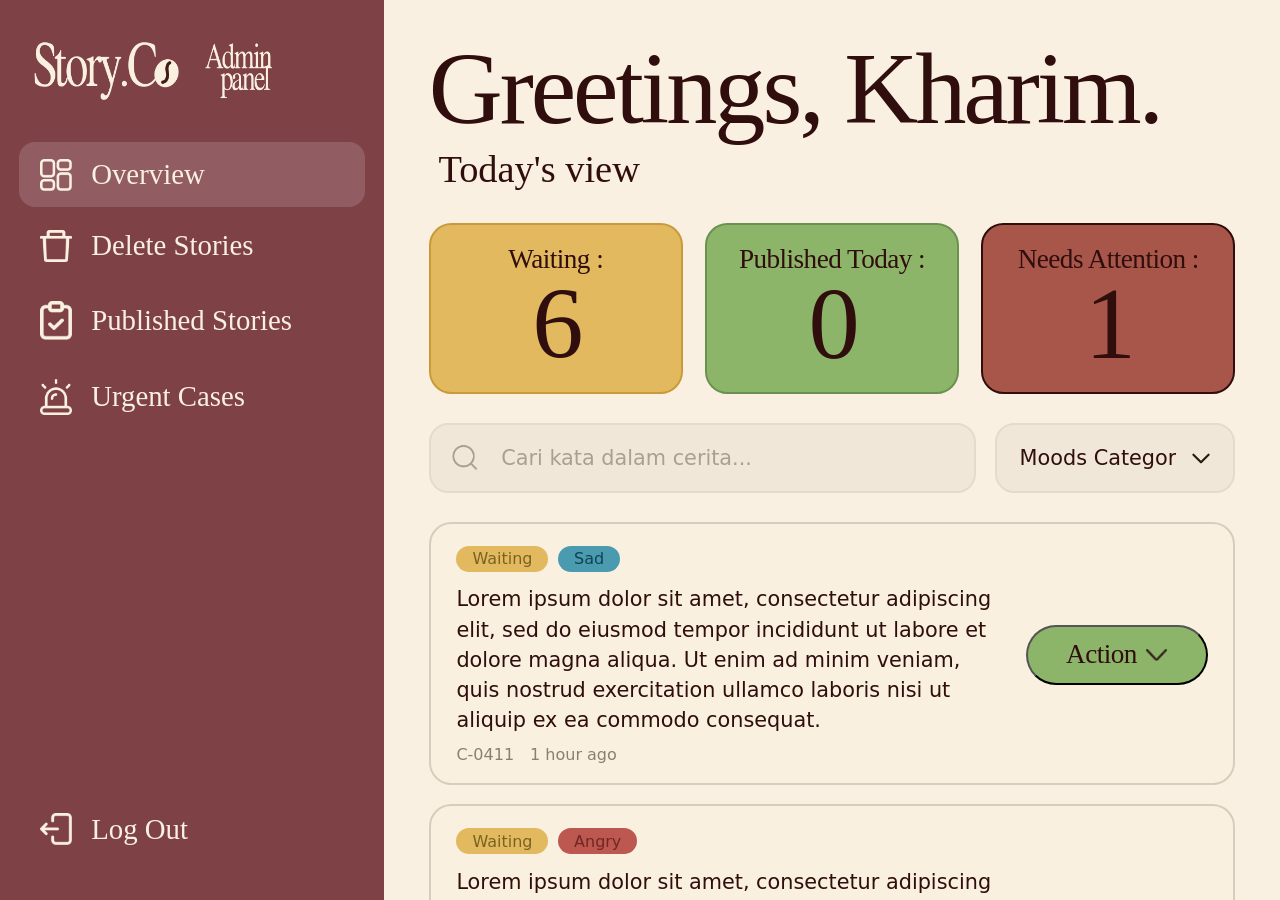
==== commit 50988fc4: "update dash" ====
--- a/dashboard.html
+++ b/dashboard.html
@@ -1,170 +1,300 @@
-<!doctype html>
+<!DOCTYPE html>
 <html lang="id">
-  <head>
-    <meta charset="UTF-8" />
-    <meta name="viewport" content="width=device-width, initial-scale=1" />
+
+<head>
+    <meta charset="UTF-8">
+    <meta name="viewport" content="width=device-width, initial-scale=1">
     <title>Story.Co - Admin Panel</title>
-    <link rel="stylesheet" href="css/style.css" />
-  </head>
-
-  <body>
+    <link rel="stylesheet" href="css/style.css">
+</head>
+
+<body>
+    <main>
     <div class="admin">
-      <!-- SIDEBAR -->
-      <aside class="sidebar">
-        <div class="logo">
-          <img src="assets/logo-storyco.png" alt="Story.Co" />
-        </div>
-
-        <nav class="menu">
-          <a href="#overview"
-            ><img src="assets/overview.png" alt="" />Overview</a
-          >
-          <a href="#delete-stories"
-            ><img src="assets/trash.png" alt="" />Delete Stories</a
-          >
-          <a href="#published-stories"
-            ><img src="assets/published.png" alt="" />Published Stories</a
-          >
-          <a href="#urgent-cases"
-            ><img src="assets/sirine.png" alt="" />Urgent Cases</a
-          >
-        </nav>
-
-        <button class="logout">
-          <img src="assets/logout.png" alt="" />Log Out
-        </button>
-      </aside>
-
-      <!-- MAINPAGE -->
-      <main class="main">
-        <h1 class="greeting" id="title"></h1>
-        <p class="subtitle" id="subtitle"></p>
-
-        <section class="stats" id="stats">
-          <div class="card card-waiting">
-            <p>Waiting :</p>
-            <strong id="count-waiting">0</strong>
-          </div>
-          <div class="card card-published">
-            <p>Published Today :</p>
-            <strong id="count-published">0</strong>
-          </div>
-          <div class="card card-attention">
-            <p>Needs Attention :</p>
-            <strong id="count-attention">0</strong>
-          </div>
-        </section>
-
-        <div class="toolbar">
-          <label class="search">
-            <img src="assets/akar-icons_search.png" alt="" />
-            <input type="text" placeholder="Cari kata dalam cerita..." />
-          </label>
-          <select class="category">
-            <option value="all">Moods Category</option>
-            <option value="angry">Angry</option>
-            <option value="stressed">Stressed</option>
-            <option value="happy">Happy</option>
-            <option value="calm">Calm</option>
-            <option value="sad">Sad</option>
-          </select>
-        </div>
-
-        <section class="list" id="story-list" aria-live="polite"></section>
-
-        <template id="story-template">
-          <article class="story">
-            <div class="story-row">
-              <div class="story-body">
-                <div class="tags">
-                  <span class="badge" data-f="status"></span>
-                  <span class="badge" data-f="mood"></span>
+
+        <!-- SIDEBAR -->
+        <aside class="sidebar">
+            <div class="logo">
+                <img src="assets/logo-storyco.png" alt="Story.Co">
+            </div>
+
+            <nav class="menu">
+                <a href="#overview"><img src="assets/overview.png" alt="">Overview</a>
+                <a href="#delete-stories"><img src="assets/trash.png" alt="">Delete Stories</a>
+                <a href="#published-stories"><img src="assets/published.png" alt="">Published Stories</a>
+                <a href="#urgent-cases"><img src="assets/sirine.png" alt="">Urgent Cases</a>
+            </nav>
+
+            <button class="logout"><img src="assets/logout.png" alt="">Log Out</button>
+        </aside>
+
+
+        <main class="main">
+            <h1 class="greeting" id="title"></h1>
+            <p class="subtitle" id="subtitle"></p>
+
+            <section class="stats" id="stats">
+                <div class="card card-waiting">
+                    <p>Waiting :</p>
+                    <strong id="count-waiting">0</strong>
                 </div>
-
-                <p class="note" data-f="note" hidden></p>
-                <p class="story-text" data-f="text"></p>
-                <img
-                  class="story-img"
-                  data-f="image"
-                  alt="Drawing story"
-                  hidden
-                />
-
-                <div class="meta">
-                  <span data-f="code"></span>
-                  <span data-f="ago"></span>
+                <div class="card card-published">
+                    <p>Published Today :</p>
+                    <strong id="count-published">0</strong>
                 </div>
-              </div>
-
-              <button type="button" class="action-btn" aria-expanded="false">
-                Action
-                <img
-                  src="assets/arrow-down.svg"
-                  alt=""
-                  onerror="this.style.display = 'none'"
-                />
-              </button>
+                <div class="card card-attention">
+                    <p>Needs Attention :</p>
+                    <strong id="count-attention">0</strong>
+                </div>
+            </section>
+
+            <div class="toolbar">
+                <label class="search">
+                    <img src="assets/akar-icons_search.png" alt="">
+                    <input type="text" placeholder="Cari kata dalam cerita...">
+                </label>
+                <select class="category">
+                    <option value="all">Moods Category</option>
+                    <option value="angry">Angry</option>
+                    <option value="frustrated">Frustrated</option>
+                    <option value="happy">Happy</option>
+                    <option value="calm">Calm</option>
+                    <option value="sad">Sad</option>
+                </select>
             </div>
 
-            <div class="action-menu" role="menu">
-              <h3>Change Story Status</h3>
-
-              <button
-                type="button"
-                class="option option-delete"
-                data-status="deleted"
-              >
-                <img src="assets/trash.png" alt="" />
-                <div>
-                  <strong>Delete</strong>
-                  <span>Permanently remove this story from the platform.</span>
-                </div>
-              </button>
-
-              <button
-                type="button"
-                class="option option-publish"
-                data-status="published"
-              >
-                <img src="assets/published.png" alt="" />
-                <div>
-                  <strong>Publish Today</strong>
-                  <span>Approve and show on board</span>
-                </div>
-              </button>
-
-              <button
-                type="button"
-                class="option option-attention"
-                data-status="attention"
-              >
-                <img src="assets/sirine.png" alt="" />
-                <div>
-                  <strong>Needs Attention</strong>
-                  <span>Approve and show on board</span>
-                </div>
-              </button>
-
-              <button
-                type="button"
-                class="option option-restore"
-                data-status="waiting"
-              >
-                <img src="assets/overview.png" alt="" />
-                <div>
-                  <strong>Restore Story</strong>
-                  <span>Move back to waiting list</span>
-                </div>
-              </button>
-            </div>
-          </article>
-        </template>
-      </main>
-    </div>
-
-    <!-- js -->
-    <script src="js/data.js"></script>
-    <script src="js/dashboard.js"></script>
-    <script src="js/auth.js"></script>
-  </body>
-</html>
+            <section class="list">
+
+                <article class="story" data-status="waiting" data-mood="sad">
+                    <div class="story-row">
+                        <div class="story-body">
+                            <div class="tags">
+                                <span class="badge badge-waiting">Waiting</span>
+                                <span class="badge badge-mood-sad">Sad</span>
+                            </div>
+                            <p class="story-text">Lorem ipsum dolor sit amet, consectetur adipiscing elit, sed do eiusmod tempor incididunt ut labore et dolore magna aliqua. Ut enim ad minim veniam, quis nostrud exercitation ullamco laboris nisi ut aliquip ex ea commodo consequat.</p>
+                            <div class="meta"><span>C-0411</span><span>1 hour ago</span></div>
+                        </div>
+                        <button class="action-btn">Action <img src="assets/down-arrow.png" alt=""></button>
+                    </div>
+
+                    <div class="action-menu">
+                        <h3>Change Story Status</h3>
+                        <button class="option option-delete" data-status="deleted">
+                            <img src="assets/trash.png" alt="">
+                            <div><strong>Delete</strong><span>Move this story to Delete Stories.</span></div>
+                        </button>
+                        <button class="option option-publish" data-status="published">
+                            <img src="assets/publish-dark.png" alt="">
+                            <div><strong>Publish Today</strong><span>Approve and show on board</span></div>
+                        </button>
+                        <button class="option option-attention" data-status="attention">
+                            <img src="assets/attention-dark.png" alt="">
+                            <div><strong>Needs Attention</strong><span>Flag this story for a closer look</span></div>
+                        </button>
+                    </div>
+                </article>
+
+                <article class="story" data-status="waiting" data-mood="angry">
+                    <div class="story-row">
+                        <div class="story-body">
+                            <div class="tags">
+                                <span class="badge badge-waiting">Waiting</span>
+                                <span class="badge badge-mood-angry">Angry</span>
+                            </div>
+                            <p class="story-text">Lorem ipsum dolor sit amet, consectetur adipiscing elit, sed do eiusmod tempor incididunt ut labore et dolore magna aliqua. Ut enim ad minim veniam, quis nostrud exercitation ullamco laboris nisi ut aliquip ex ea commodo consequat.</p>
+                            <div class="meta"><span>C-0412</span><span>1 hour ago</span></div>
+                        </div>
+                        <button class="action-btn">Action <img src="assets/down-arrow.png" alt=""></button>
+                    </div>
+
+                    <div class="action-menu">
+                        <h3>Change Story Status</h3>
+                        <button class="option option-delete" data-status="deleted">
+                            <img src="assets/trash.png" alt="">
+                            <div><strong>Delete</strong><span>Move this story to Delete Stories.</span></div>
+                        </button>
+                        <button class="option option-publish" data-status="published">
+                            <img src="assets/publish-dark.png" alt="">
+                            <div><strong>Publish Today</strong><span>Approve and show on board</span></div>
+                        </button>
+                        <button class="option option-attention" data-status="attention">
+                            <img src="assets/attention-dark.png" alt="">
+                            <div><strong>Needs Attention</strong><span>Flag this story for a closer look</span></div>
+                        </button>
+                    </div>
+                </article>
+
+                <article class="story" data-status="waiting" data-mood="frustrated">
+                    <div class="story-row">
+                        <div class="story-body">
+                            <div class="tags">
+                                <span class="badge badge-waiting">Waiting</span>
+                                <span class="badge badge-mood-frustrated">Frustrated</span>
+                            </div>
+                            <p class="story-text">Lorem ipsum dolor sit amet, consectetur adipiscing elit, sed do eiusmod tempor incididunt ut labore et dolore magna aliqua. Ut enim ad minim veniam, quis nostrud exercitation ullamco laboris nisi ut aliquip ex ea commodo consequat.</p>
+                            <div class="meta"><span>C-0413</span><span>1 hour ago</span></div>
+                        </div>
+                        <button class="action-btn">Action <img src="assets/down-arrow.png" alt=""></button>
+                    </div>
+
+                    <div class="action-menu">
+                        <h3>Change Story Status</h3>
+                        <button class="option option-delete" data-status="deleted">
+                            <img src="assets/trash.png" alt="">
+                            <div><strong>Delete</strong><span>Move this story to Delete Stories.</span></div>
+                        </button>
+                        <button class="option option-publish" data-status="published">
+                            <img src="assets/publish-dark.png" alt="">
+                            <div><strong>Publish Today</strong><span>Approve and show on board</span></div>
+                        </button>
+                        <button class="option option-attention" data-status="attention">
+                            <img src="assets/attention-dark.png" alt="">
+                            <div><strong>Needs Attention</strong><span>Flag this story for a closer look</span></div>
+                        </button>
+                    </div>
+                </article>
+
+                <article class="story" data-status="waiting" data-mood="calm">
+                    <div class="story-row">
+                        <div class="story-body">
+                            <div class="tags">
+                                <span class="badge badge-waiting">Waiting</span>
+                                <span class="badge badge-mood-calm">Calm</span>
+                            </div>
+                            <p class="story-text">Lorem ipsum dolor sit amet, consectetur adipiscing elit, sed do eiusmod tempor incididunt ut labore et dolore magna aliqua. Ut enim ad minim veniam, quis nostrud exercitation ullamco laboris nisi ut aliquip ex ea commodo consequat.</p>
+                            <div class="meta"><span>C-0414</span><span>1 hour ago</span></div>
+                        </div>
+                        <button class="action-btn">Action <img src="assets/down-arrow.png" alt=""></button>
+                    </div>
+
+                    <div class="action-menu">
+                        <h3>Change Story Status</h3>
+                        <button class="option option-delete" data-status="deleted">
+                            <img src="assets/trash.png" alt="">
+                            <div><strong>Delete</strong><span>Move this story to Delete Stories.</span></div>
+                        </button>
+                        <button class="option option-publish" data-status="published">
+                            <img src="assets/publish-dark.png" alt="">
+                            <div><strong>Publish Today</strong><span>Approve and show on board</span></div>
+                        </button>
+                        <button class="option option-attention" data-status="attention">
+                            <img src="assets/attention-dark.png" alt="">
+                            <div><strong>Needs Attention</strong><span>Flag this story for a closer look</span></div>
+                        </button>
+                    </div>
+                </article>
+
+                <article class="story" data-status="waiting" data-mood="happy">
+                    <div class="story-row">
+                        <div class="story-body">
+                            <div class="tags">
+                                <span class="badge badge-waiting">Waiting</span>
+                                <span class="badge badge-mood-happy">Happy</span>
+                            </div>
+                            <p class="story-text">Lorem ipsum dolor sit amet, consectetur adipiscing elit, sed do eiusmod tempor incididunt ut labore et dolore magna aliqua. Ut enim ad minim veniam, quis nostrud exercitation ullamco laboris nisi ut aliquip ex ea commodo consequat.</p>
+                            <div class="meta"><span>C-0415</span><span>1 hour ago</span></div>
+                        </div>
+                        <button class="action-btn">Action <img src="assets/down-arrow.png" alt=""></button>
+                    </div>
+
+                    <div class="action-menu">
+                        <h3>Change Story Status</h3>
+                        <button class="option option-delete" data-status="deleted">
+                            <img src="assets/trash.png" alt="">
+                            <div><strong>Delete</strong><span>Move this story to Delete Stories.</span></div>
+                        </button>
+                        <button class="option option-publish" data-status="published">
+                            <img src="assets/publish-dark.png" alt="">
+                            <div><strong>Publish Today</strong><span>Approve and show on board</span></div>
+                        </button>
+                        <button class="option option-attention" data-status="attention">
+                            <img src="assets/attention-dark.png" alt="">
+                            <div><strong>Needs Attention</strong><span>Flag this story for a closer look</span></div>
+                        </button>
+                    </div>
+                </article>
+
+                <article class="story" data-status="waiting" data-mood="sad">
+                    <div class="story-row">
+                        <div class="story-body">
+                            <div class="tags">
+                                <span class="badge badge-waiting">Waiting</span>
+                                <span class="badge badge-mood-sad">Sad</span>
+                            </div>
+                            <p class="story-text">Lorem ipsum dolor sit amet, consectetur adipiscing elit, sed do eiusmod tempor incididunt ut labore et dolore magna aliqua. Ut enim ad minim veniam, quis nostrud exercitation ullamco laboris nisi ut aliquip ex ea commodo consequat.</p>
+                            <div class="meta"><span>C-0416</span><span>1 hour ago</span></div>
+                        </div>
+                        <button class="action-btn">Action <img src="assets/down-arrow.png" alt=""></button>
+                    </div>
+
+                    <div class="action-menu">
+                        <h3>Change Story Status</h3>
+                        <button class="option option-delete" data-status="deleted">
+                            <img src="assets/trash.png" alt="">
+                            <div><strong>Delete</strong><span>Move this story to Delete Stories.</span></div>
+                        </button>
+                        <button class="option option-publish" data-status="published">
+                            <img src="assets/publish-dark.png" alt="">
+                            <div><strong>Publish Today</strong><span>Approve and show on board</span></div>
+                        </button>
+                        <button class="option option-attention" data-status="attention">
+                            <img src="assets/attention-dark.png" alt="">
+                            <div><strong>Needs Attention</strong><span>Flag this story for a closer look</span></div>
+                        </button>
+                    </div>
+                </article>
+
+                <article class="story story-attention" data-status="attention" data-mood="sad">
+                    <div class="tags">
+                        <span class="badge badge-attention">Needs attention</span>
+                        <span class="badge badge-mood-sad">Sad</span>
+                    </div>
+
+                    <div class="story-row">
+                        <p class="note">
+                            There are signs that the author may be feeling overwhelmed. Consider publishing this
+                            story with a supportive note, or holding it for now.
+                        </p>
+                        <button class="action-btn">Action <img src="assets/down-arrow.png" alt=""></button>
+                    </div>
+
+                    <div class="action-menu">
+                        <h3>Change Story Status</h3>
+                        <button class="option option-delete" data-status="deleted">
+                            <img src="assets/trash.png" alt="">
+                            <div><strong>Delete</strong><span>Move this story to Delete Stories.</span></div>
+                        </button>
+                        <button class="option option-publish" data-status="published">
+                            <img src="assets/publish-dark.png" alt="">
+                            <div><strong>Publish Today</strong><span>Approve and show on board</span></div>
+                        </button>
+                        <button class="option option-attention" data-status="attention">
+                            <img src="assets/attention-dark.png" alt="">
+                            <div><strong>Needs Attention</strong><span>Flag this story for a closer look</span></div>
+                        </button>
+                    </div>
+                    <p class="story-text">Lorem ipsum dolor sit amet, consectetur adipiscing elit, sed do eiusmod tempor incididunt ut labore et dolore magna aliqua. Ut enim ad minim veniam, quis nostrud exercitation ullamco laboris nisi ut aliquip ex ea commodo consequat.</p>
+                    <div class="meta"><span>C-0417</span><span>1 hour ago</span></div>
+                </article>
+
+
+            </section>
+
+    
+            </section>
+
+     </main>
+
+
+        <!-- js -->
+        <script src="js/dashboard.js"></script>
+
+
+
+
+
+
+</body>
+
+</html>
--- a/css/style.css
+++ b/css/style.css
@@ -9,26 +9,20 @@
   --white: #fff;
 
   --cream: #f9f0df;
-  --muted-bg: #F1E7D8;
+  --muted-bg: #f1e7d8;
   --bg-color: #f9f0e1;
 
+  --muted: #a39484;
+  --field-bg: #efe5d9;
+  --field-border: #e2d5c4;
+
   --delay: 0.8s;
-
-  --ink: #2f0e0d;
-  --mocca-dark: #5f2f33;
-  --gold-dark: #c99a36;
-  --matcha-dark: #6d9448;
-  --panel: #e8dfc8;
-  --red: #a8554a;
-  --pink: #e8b4ae;
-  --pink-text: #7a2e28;
 }
 
 * {
   margin: 0;
   padding: 0;
   box-sizing: border-box;
-  text-decoration: none;
 }
 
 @font-face {
@@ -36,13 +30,7 @@
   src: url("../assets/ZT Formom.ttf") format("truetype");
 }
 
-@font-face {
-  font-family: "SF Pro Display";
-  src: url("../assets/SFPRODISPLAYREGULAR.OTF") format("opentype");
-}
-
 body {
-  min-height: 100vh;
   background: #f9f0e1;
   color: var(--darkchoco);
   font-family: "ZT Formom", Georgia, "Times New Roman", serif;
@@ -56,7 +44,6 @@
   overflow: hidden;
 }
 
-/* Home page */
 .awning {
   position: relative;
   display: block;
@@ -130,6 +117,10 @@
   letter-spacing: -0.02em;
 }
 
+.line {
+  display: block;
+}
+
 .word {
   position: relative;
   display: inline-block;
@@ -184,7 +175,6 @@
   transition: transform 0.5s ease;
 }
 
-
 .btn::after {
   content: "";
   position: absolute;
@@ -192,14 +182,11 @@
   right: 5%;
   bottom: -33px;
   height: 34px;
-
   background-image: var(--scribble);
   background-position: center;
   background-size: 100% auto;
   background-repeat: no-repeat;
-
   transform: rotate(var(--tilt, 0deg)) scaleX(var(--flip, 1));
-
   clip-path: inset(0 100% 0 0);
   transition: clip-path 0.45s ease;
   pointer-events: none;
@@ -210,10 +197,8 @@
   clip-path: inset(0 0 0 0);
 }
 
-/* sect 1 */
 .intro {
   display: flex;
-  flex-direction: column;
   justify-content: center;
   align-items: center;
 }
@@ -229,54 +214,30 @@
   0% {
     transform: rotate(0deg);
   }
+
   100% {
     transform: rotate(360deg);
   }
 }
 
-.testimoni {
-  margin: 4rem 5rem 3rem;
-  display: flex;
-  justify-content: center;
-  align-items: center;
-  gap: 2vw;
-}
-
-.card-test {
-  background: var(--muted-bg);
-  padding: 2rem 1.5rem;
-  border-radius: 1.7rem;
-}
-
-.card-test p {
-  font-size: 1.2rem;
-}
-
-.card-test h3 {
-  font-size: 1.5rem;
-  margin-top: 1rem;
-}
-
-.title-two {
-  text-align: center;
-}
-.highlighted {
-  background-color: var(--gold);
-  color: var(--cream);
-}
-
-
-
-/* end home page */
-
-
 /* sign up page */
 
+
+.action-menu {
+  display: none;
+}
+
+
+.story.open .action-menu {
+  display: block;
+}
+
+
+.story[hidden] {
+  display: none;
+}
 .page {
-  overflow: hidden;
-  --field-bg: #efe5d9;
-  --field-border: #e2d5c4;
-  --muted: #a39484;
+  overflow-y: hidden;
   --outline: #a89a88;
   display: grid;
   grid-template-columns: 47.5fr 52.5fr;
@@ -291,25 +252,28 @@
 }
 
 .visual-img {
-  position: absolute;
-  inset: 0;
-  display: block;
+  position: static;
   width: 100%;
-  height: 100%;
-  object-fit: cover;
-}
-
-/* responsive form */
+  max-height: 50rem;
+  max-width: 100%;
+  height: auto;
+  margin-left: -15%;
+  margin-top: -5%;
+  object-fit: contain;
+}
+
 .panel {
   display: flex;
   overflow: hidden;
   padding: clamp(16px, 3vh, 40px) clamp(24px, 4vw, 56px);
+  margin-right: 5rem;
 }
 
 .panel-inner {
   width: 100%;
   max-width: 520px;
   margin: auto;
+  overflow: hidden;
 }
 
 .title {
@@ -317,7 +281,7 @@
   text-align: center;
   font-family: "ZT Formom", sans-serif;
   font-weight: 400;
-  font-size: clamp(44px, 9.5vh, 88px);
+  font-size: 7rem;
   line-height: 1;
   letter-spacing: -0.02em;
 }
@@ -336,7 +300,7 @@
 
 .field input {
   width: 100%;
-  height: clamp(40px, 6.4vh, 50px);
+  height: clamp(50px, 8.9vh, 70px);
   padding: 0 18px;
   font: inherit;
   font-size: clamp(14px, 2vh, 16px);
@@ -344,6 +308,7 @@
   background: var(--field-bg);
   border: 2px solid var(--field-border);
   border-radius: 8px;
+  font-family: "SF Pro Display";
 }
 
 .field input::placeholder {
@@ -362,16 +327,15 @@
 
 /* end sign up page */
 
-
 /* write story page */
 .write-sect {
-  position: relative;          
+  position: relative;
   overflow: hidden;
   display: flex;
   align-items: center;
   justify-content: flex-start;
   flex-direction: column;
-  padding-top: clamp(1rem, 4.5vh, 5rem);
+  padding-top: clamp(1rem, 2.5vh, 2rem);
 }
 
 .write-title {
@@ -419,7 +383,7 @@
 .writing-form {
   position: absolute;
   left: 0;
-  right: 0;        
+  right: 0;
   bottom: 18vh;
   display: flex;
   justify-content: center;
@@ -432,28 +396,48 @@
   background: none;
   border: 0;
   cursor: pointer;
-  transition: transform 1s ease, opacity 1s ease, visibility 0s;
-}
-
-.book-btn img { display: block; width: 100%; height: auto; }
-.book-btn:hover { transform: rotate(5deg); }
-.book-btn:focus-visible { outline: 3px solid var(--mocca); outline-offset: 6px; border-radius: 0.5rem; }
+  transition:
+    transform 1s ease,
+    opacity 1s ease,
+    visibility 0s;
+}
+
+.book-btn img {
+  display: block;
+  width: 100%;
+  height: auto;
+}
+
+.book-btn:hover {
+  transform: rotate(5deg);
+}
+
+.book-btn:focus-visible {
+  outline: 3px solid var(--mocca);
+  outline-offset: 6px;
+  border-radius: 0.5rem;
+}
 
 .book-btn.fade-out {
   opacity: 0;
   transform: scale(0.7) rotate(-10deg);
   visibility: hidden;
   pointer-events: none;
-  transition: transform 1s ease, opacity 1s ease, visibility 0s 1s;
-}
-
+  transition:
+    transform 1s ease,
+    opacity 1s ease,
+    visibility 0s 1s;
+}
 
 .writing-base {
   visibility: hidden;
   opacity: 0;
   scale: 0.9;
   pointer-events: none;
-  transition: opacity 0.6s ease 0.3s, scale 0.6s ease 0.3s, visibility 0s 1s;
+  transition:
+    opacity 0.6s ease 0.3s,
+    scale 0.6s ease 0.3s,
+    visibility 0s 1s;
 }
 
 .writing-form.is-open .writing-base {
@@ -461,84 +445,16 @@
   opacity: 1;
   scale: 1;
   pointer-events: auto;
-  transition: opacity 0.6s ease 0.3s, scale 0.6s ease 0.3s, visibility 0s;
-}
-
-/* Sembunyikan pensil & brush saat masuk tahap pilih menu */
-.writing-form.is-choosing-menu .pencil-sect,
-.writing-form.is-choosing-menu .brush-sect {
-  opacity: 0;
-  visibility: hidden;
-  pointer-events: none;
-}
-
-/* Layout Choose the menu */
-.menu-form {
-  display: flex;
-  flex-direction: column;
-  align-items: center;
-  justify-content: space-between;
-  flex: 1;
-  min-height: 0;
-  text-align: center;
-}
-
-.menu-title {
-  margin: 0;
-  font-size: clamp(1.6rem, 3vw, 2.5rem);
-  font-weight: 400;
-  line-height: 1.05;
-  color: var(--darkchoco);
-}
-
-.menu-grid {
-  display: grid;
-  grid-template-columns: repeat(3, 1fr);
-  gap: clamp(0.75rem, 2vw, 1.5rem) clamp(1rem, 3vw, 2.5rem);
-  place-items: center;
-}
-
-.menu-item {
-  position: relative;
-  display: block;
-  cursor: pointer;
-}
-
-.menu-item input {
-  position: absolute;
-  inset: 0;
-  width: 100%;
-  height: 100%;
-  margin: 0;
-  opacity: 0;
-  cursor: pointer;
-}
-
-.menu-item img {
-  display: block;
-  width: clamp(75px, 10vw, 135px);
-  aspect-ratio: 1;
-  object-fit: contain;
-  border-radius: 50%;
-  transition: transform 0.2s ease, box-shadow 0.2s ease, opacity 0.2s ease;
-}
-
-.menu-item:hover img {
-  transform: scale(1.08);
-}
-
-.menu-item input:checked + img {
-  transform: scale(1.12);
-  box-shadow: 0 0 0 3px var(--cream), 0 0 0 6px var(--gold);
-}
-
-.menu-grid:has(input:checked) .menu-item input:not(:checked) + img {
-  opacity: 0.55;
-}
-
-/* pensil & brush muncul setelah buku terbuka */
+  transition:
+    opacity 0.6s ease 0.3s,
+    scale 0.6s ease 0.3s,
+    visibility 0s;
+}
+
 .pencil-sect,
-.brush-sect { transition: opacity 0.5s ease 0.5s; }
+.brush-sect {
+  transition: opacity 0.5s ease 0.5s;
+}
 
 .writing-form:not(.is-open) .pencil-sect,
 .writing-form:not(.is-open) .brush-sect {
@@ -548,12 +464,15 @@
 }
 
 @media (prefers-reduced-motion: reduce) {
+
   .book-btn,
   .book-btn.fade-out,
   .writing-base,
   .writing-form.is-open .writing-base,
   .pencil-sect,
-  .brush-sect { transition: none; }
+  .brush-sect {
+    transition: none;
+  }
 }
 
 .writing-base {
@@ -564,7 +483,6 @@
   z-index: 1;
   width: 60vw;
   height: 78vh;
-
   background-color: var(--brown);
   border: 5px solid var(--darkchoco);
   border-radius: 2rem;
@@ -574,11 +492,11 @@
 
 .writing-input {
   position: absolute;
-  inset: 0.9rem;            
+  inset: 0.9rem;
   display: flex;
   flex-direction: column;
   padding: clamp(1rem, 2.2vw, 1.75rem);
-  padding-bottom: clamp(1.75rem, 3vw, 2.5rem);   
+  padding-bottom: clamp(1.75rem, 3vw, 2.5rem);
   background-color: var(--cream);
   border-radius: 1rem;
 }
@@ -640,7 +558,6 @@
   color: #a63a2c;
 }
 
-/* mood picker */
 .input-two {
   display: flex;
   align-items: center;
@@ -659,7 +576,7 @@
   cursor: pointer;
 }
 
-.mood input {                      
+.mood input {
   position: absolute;
   inset: 0;
   width: 100%;
@@ -674,7 +591,10 @@
   width: clamp(34px, 4.2vw, 56px);
   aspect-ratio: 1;
   border-radius: 50%;
-  transition: transform 0.15s ease, box-shadow 0.15s ease, opacity 0.15s ease;
+  transition:
+    transform 0.15s ease,
+    box-shadow 0.15s ease,
+    opacity 0.15s ease;
 }
 
 .mood:hover img {
@@ -683,11 +603,13 @@
 
 .mood input:checked + img {
   transform: scale(1.15);
-  box-shadow: 0 0 0 3px var(--cream), 0 0 0 6px var(--gold);
+  box-shadow:
+    0 0 0 3px var(--cream),
+    0 0 0 6px var(--gold);
 }
 
 #mood-picker:has(input:checked) .mood input:not(:checked) + img {
-  opacity: 0.55;                 
+  opacity: 0.55;
 }
 
 .mood input:focus-visible + img {
@@ -695,7 +617,6 @@
   outline-offset: 4px;
 }
 
-/* tombol Send menimpa bingkai bawah */
 .send-btn {
   position: absolute;
   z-index: 2;
@@ -706,7 +627,6 @@
   cursor: pointer;
 }
 
-
 .sr-only {
   position: absolute;
   width: 1px;
@@ -720,7 +640,6 @@
   display: none !important;
 }
 
-/* pencil & brush */
 .pencil-sect img,
 .brush-sect img {
   position: absolute;
@@ -728,11 +647,20 @@
   max-width: 18vw;
   object-fit: contain;
   cursor: pointer;
-  transition: transform 0.3s ease, filter 0.3s ease;
-}
-
-.pencil-sect img { top: 50%; left: 6vw; }
-.brush-sect img  { top: 50%; right: 6vw; }
+  transition:
+    transform 0.3s ease,
+    filter 0.3s ease;
+}
+
+.pencil-sect img {
+  top: 50%;
+  left: 6vw;
+}
+
+.brush-sect img {
+  top: 50%;
+  right: 6vw;
+}
 
 .mode-btn {
   padding: 0;
@@ -740,18 +668,29 @@
   border: 0;
 }
 
-.mode-btn[aria-pressed="false"] img { filter: saturate(0.8); }
-.mode-btn[aria-pressed="false"] img:hover { transform: translateY(-15%); filter: none; }
-
-.mode-btn[aria-pressed="true"] img { transform: translateY(-35%); }
-
-.mode-btn:focus-visible { outline: none; }
+.mode-btn[aria-pressed="false"] img {
+  filter: saturate(0.8);
+}
+
+.mode-btn[aria-pressed="false"] img:hover {
+  transform: translateY(-15%);
+  filter: none;
+}
+
+.mode-btn[aria-pressed="true"] img {
+  transform: translateY(-35%);
+}
+
+.mode-btn:focus-visible {
+  outline: none;
+}
+
 .mode-btn:focus-visible img {
   outline: 3px solid var(--mocca);
   outline-offset: 4px;
   border-radius: 0.5rem;
 }
-/* mode gambar */
+
 .story-form.is-drawing .input-two {
   display: none;
 }
@@ -801,7 +740,7 @@
 
 .swatch {
   position: relative;
-  width: clamp(2.5rem, 5vw, 3.75rem);       
+  width: clamp(2.5rem, 5vw, 3.75rem);
   height: clamp(2.5rem, 5vw, 3.75rem);
   padding: 0;
   border: 0;
@@ -810,7 +749,9 @@
   transition: transform 0.15s ease;
 }
 
-.swatch:hover { transform: translateY(-3px); }
+.swatch:hover {
+  transform: translateY(-3px);
+}
 
 .swatch[aria-pressed="true"] {
   outline: 3px solid var(--brown);
@@ -847,228 +788,14 @@
   cursor: pointer;
 }
 
-.tool-btn:disabled { opacity: 0.45; cursor: default; }
-.tool-btn:focus-visible { outline: 3px solid var(--mocca); outline-offset: 2px; }
-
-/* success order */
-.success-panel {
-  display: flex;
-  flex-direction: column;
-  align-items: center;
-  justify-content: center;
-  text-align: center;
-  gap: 1.2rem;
-  padding: 2rem;
-}
-
-.success-panel[hidden] {
-  display: none;
-}
-
-.success-title {
-  margin: 0;
-  font-size: clamp(2.8rem, 5vw, 5.5rem);
-  line-height: 1.05;
-}
-
-.success-text {
-  margin: 0;
-  font-size: clamp(1.4rem, 2vw, 2rem);
-}
-
-.code-chip {
-  font-size: clamp(1.8rem, 2.5vw, 2.4rem);
-  font-family: "ZT Formom", serif;
-  padding: 1.2rem 2.8rem;
-  background-color: var(--cream);
-  color: var(--darkchoco);
-  border: 2px solid var(--darkchoco);
-  border-radius: 1ch;
-  cursor: pointer;
-  transition: background-color 0.2s ease, color 0.2s ease, transform 0.15s ease;
-}
-
-.code-chip:hover {
-  background-color: var(--darkchoco);
-  color: var(--cream);
-  transform: scale(1.03);
-}
-
-.success-note {
-  margin: 0;
-  font-size: 1.3rem;
-  opacity: 0.8;
-}
-
-/* history page */
-.history-sect {
-  min-height: 100vh;
-  display: flex;
-  flex-direction: column;
-  align-items: center;
-  justify-content: center;
-  padding: 3rem 1.6rem;
-  background-color: var(--bg-color, #f6eedf);
-  color: var(--ink, #2b1b14);
-}
-
-.code-box {
-  width: 100%;
-  max-width: 44rem;
-  display: flex;
-  flex-direction: column;
-  align-items: center;
-  text-align: center;
-}
-
-.code-box[hidden],
-.history-result[hidden] {
-  display: none;
-}
-
-.code-title {
-  margin: 0 0 2.8rem;
-  font-family: 'ZT Formom', 'Times New Roman', serif;
-  font-weight: 400;
-  font-size: clamp(4.2rem, 8vw, 6.8rem);
-  line-height: 0.92;
-  letter-spacing: -0.03em;
-  color: var(--ink, #2b1b14);
-}
-
-.code-form {
-  width: 100%;
-  display: flex;
-  flex-direction: column;
-  align-items: center;
-}
-
-.code-input {
-  width: 100%;
-  height: 7.2rem;
-  padding: 0 2rem;
-  font-family: 'ZT Formom', 'Times New Roman', serif;
-  font-size: 2.6rem;
-  letter-spacing: 0.06em;
-  text-align: center;
-  text-transform: uppercase;
-  color: var(--ink, #2b1b14);
-  background: transparent;
-  border: 1.5px solid var(--ink, #2b1b14);
-  border-radius: 1.2rem;
-  outline: none;
-  transition: box-shadow 0.2s ease, background-color 0.2s ease;
-}
-
-.code-input::placeholder {
-  font-size: 1.6rem;
-  letter-spacing: 0.02em;
-  text-transform: none;
-  color: #a89d8e;
-}
-
-.code-input:focus {
-  background-color: rgba(255, 255, 255, 0.35);
-  box-shadow: 0 0 0 3px rgba(92, 53, 47, 0.15);
-}
-
-.code-error {
-  min-height: 2.2rem;
-  margin: 0.8rem 0 0.6rem;
-  font-size: 1.3rem;
-  color: #b34d45;
-}
-
-.enter-btn {
-  width: 100%;
-  height: 4.8rem;
-  display: inline-flex;
-  align-items: center;
-  justify-content: center;
-  font-family: 'ZT Formom', 'Times New Roman', serif;
-  font-size: 1.9rem;
-  color: var(--cream, #f9f0df);
-  background: linear-gradient(90deg, #623b36 0%, #2b1b14 100%);
-  border: 1.5px solid #623b36;
-  border-radius: 0.9rem;
-  cursor: pointer;
-  transition: transform 0.15s ease, filter 0.2s ease;
-}
-
-.enter-btn:hover {
-  filter: brightness(1.08);
-  transform: translateY(-1px);
-}
-
-/* Hasil Struk History */
-.history-result {
-  width: 100%;
-  max-width: 38rem;
-  display: flex;
-  flex-direction: column;
-  align-items: center;
-  gap: 1.6rem;
-}
-
-.status-banner {
-  width: 100%;
-  padding: 1rem 1.6rem;
-  border-radius: 1rem;
-  text-align: center;
-  font-size: 1.35rem;
-  font-weight: 500;
-}
-
-.status-banner.is-waiting {
-  background: var(--gold, #e2b95f);
-  color: #5c4814;
-}
-
-.status-banner.is-published {
-  background: var(--matcha, #88ab66);
-  color: #263814;
-}
-
-.status-banner.is-attention {
-  background: var(--pink, #e8b4ae);
-  color: #7a2e28;
-}
-
-.status-banner.is-deleted {
-  background: #d7cdbe;
-  color: #4f4638;
-}
-
-.history-struk {
-  position: static !important;
-  transform: none !important;
-  width: 100%;
-  margin: 0 auto;
-}
-
-.history-likes {
-  display: flex;
-  align-items: center;
-  justify-content: center;
-  gap: 0.5rem;
-  padding: 0.4rem 0;
-  font-size: 1.3rem;
-  color: #b34d45;
-}
-
-.history-actions {
-  width: 100%;
-  display: flex;
-  flex-direction: column;
-  align-items: center;
-  gap: 1rem;
-}
-
-.board-link {
-  font-family: 'ZT Formom', 'Times New Roman', serif;
-  font-size: 1.7rem;
-  color: var(--ink, #2b1b14);
-  text-decoration: underline;
+.tool-btn:disabled {
+  opacity: 0.45;
+  cursor: default;
+}
+
+.tool-btn:focus-visible {
+  outline: 3px solid var(--mocca);
+  outline-offset: 2px;
 }
 
 /* story board */
@@ -1082,8 +809,8 @@
 }
 
 .story-board h1 {
-  font-size: 5rem;
-  color: #35271E;
+  font-size: 6rem;
+  color: #35271e;
   font-weight: 500;
   text-align: center;
   margin-bottom: 2rem;
@@ -1097,7 +824,7 @@
 /* struk */
 .struk {
   position: absolute;
-  background-image: url('/assets/paper.svg');
+  background-image: url("/assets/paper.svg");
   background-repeat: no-repeat;
   background-size: 100% 100%;
   display: grid;
@@ -1106,29 +833,35 @@
   width: 20%;
   max-width: 360px;
   box-sizing: border-box;
-  transition: 0.3s ease, filter 0.3s ease;
+  transition:
+    0.3s ease,
+    filter 0.3s ease;
 }
 
 .struk-1 {
-  top: 85%;
+  top: 125%;
   left: 18%;
   transform: rotate(8deg);
 }
+
 .struk-2 {
-  top: 110%;
+  top: 150%;
   left: 30%;
   transform: rotate(-6deg);
 }
+
 .struk-3 {
-  top: 70%;
+  top: 120%;
   right: 18%;
   transform: rotate(-8deg);
 }
+
 .struk-4 {
-  top: 95%;
+  top: 145%;
   right: 25%;
   transform: rotate(12deg);
 }
+
 .struk:hover {
   z-index: 1;
   transform: translateY(-5px);
@@ -1136,8 +869,12 @@
 }
 
 .line {
-  display: block;
-  letter-spacing: -0.4rem;
+  margin-top: 0.5rem;
+  margin-bottom: 0.5rem;
+  width: 100%;
+  height: 0.8px;
+  background-color: #000000;
+  transform: scaleY(0.8);
 }
 
 .top {
@@ -1159,11 +896,12 @@
 }
 
 .struk tr {
-  font-family: 'IBM Plex Mono', monospace;
+  font-family: "IBM Plex Mono", monospace;
   font-weight: 600;
   font-size: 0.5rem;
   line-height: 2;
 }
+
 .struk button {
   text-align: end;
   background: none;
@@ -1172,6 +910,7 @@
   color: #000000;
   font-size: 1rem;
 }
+
 .likeCount {
   font-family: "ZT Formom", Georgia, "Times New Roman", serif;
   font-size: 0.8rem;
@@ -1190,28 +929,179 @@
   width: 50%;
 }
 
+.barcode p {
+  font-family: "IBM Plex Mono", monospace;
+  font-size: 0.5rem;
+  font-weight: 600;
+}
+
 .menu-grid:has(input:checked) .menu-item input:not(:checked) + img {
   opacity: 0.55;
 }
-/* end write story page */
+
+/* responsive story board */
+@media (max-width: 1200px) {
+
+  .top h4 {
+    font-size: 1.6rem;
+    margin-bottom: 0.3rem;
+  }
+
+  .top span {
+    font-size: 0.6rem;
+  }
+
+  .barcode img {
+    width: 45%;
+  }
+
+  .struk-1 { top: 100%; }
+  .struk-2 { top: 125%; }
+  .struk-3 { top: 90%; }
+  .struk-4 { top: 115%; }
+}
+
+@media (max-width: 768px) {
+
+  .board {
+    position: relative;
+    width: 100%;
+    object-fit: fill;
+  }
+
+  .story-board h1 {
+    font-size: 4.3rem;
+  }
+
+  .struk {
+    padding: 2rem 1.4rem;
+    width: 25%;
+  }
+
+  .top h4 {
+    margin-bottom: 0.5rem;
+  }
+
+  .top span {
+    display: block;
+    line-height: 1.3;
+  }
+
+  .struk tr {
+    font-size: 0.4rem;
+  }
+
+  .line {
+    margin-top: 0.3rem;
+    margin-bottom: 0.3rem;
+  }
+
+  .struk button {
+    font-size: 0.6rem;
+  }
+
+  .likeCount {
+    font-size: 0.5rem;
+  }
+
+  .barcode img {
+    width: 45%;
+  }
+
+  .barcode p {
+    font-size: 0.4rem;
+  }
+
+  .struk-1 {
+    top: 70%;
+    transform: rotate(8deg);
+  }
+
+  .struk-2 {
+    top: 65%;
+    left: 40%;
+    transform: rotate(-12deg);
+  }
+
+  .struk-3 {
+    top: 68%;
+    transform: rotate(7deg);
+  }
+
+  .struk-4 {
+    display: none;
+  }
+}
+
+@media (max-width: 360px) {
+
+  .story-board h1 {
+    font-size: 2rem;
+  }
+
+  .struk {
+    padding: 2rem 0.7rem;
+  }
+
+  .top h4 {
+    font-size: 0.5rem;
+    margin-bottom: 0.3rem;
+  }
+
+  .top span {
+    font-size: 0.3rem;
+    line-height: 1.1;
+  }
+
+  .struk tr {
+    font-size: 0.2rem;
+  }
+
+  .line {
+    margin-bottom: 0.1rem;
+    margin-top: 0.1rem;
+    transform: scaleY(0.5);
+  }
+
+  .struk button {
+    font-size: 0.3rem;
+  }
+
+  .likeCount {
+    font-size: 0.2rem;
+  }
+
+  .barcode {
+    margin-top: 0.3rem;
+  }
+
+  .barcode img {
+    width: 39%;
+  }
+
+  .barcode p {
+    font-size: 0.2rem;
+  }
+
+  .struk-1 { top: 65%; }
+  .struk-2 { top: 63%; }
+  .struk-3 { top: 65%; }
+}
+
 /* admin */
 .admin {
-  --font-display: 'ZT Formom', 'Times New Roman', serif;
-  --font-body: 'SF Pro Display', system-ui, -apple-system, 'Segoe UI', sans-serif;
+  --font-display: "ZT Formom", "Times New Roman", serif;
+  --font-body:
+    "SF Pro Display", system-ui, -apple-system, "Segoe UI", sans-serif;
+  --ink: var(--darkchoco);
+  --gold-dark: #c99a3a;
+  --matcha-dark: #6a9150;
+  --panel: #e8dfc8;
 
   display: grid;
   grid-template-columns: 24rem 1fr;
   min-height: 100vh;
 }
-
-:where(.admin) button {
-  font: inherit;
-  color: inherit;
-  cursor: pointer;
-  border: 0;
-  background: none;
-}
-
 
 .sidebar {
   position: sticky;
@@ -1268,32 +1158,27 @@
 }
 
 .menu a {
-  font-size: 1.6rem;
+  font-size: 1.8rem;
+}
+
+.menu a:hover,
+.menu a.active {
+  background: rgba(255, 255, 255, 0.15);
 }
 
 .menu img,
 .logout img {
-  width: 1.9rem;
-  flex-shrink: 0;
-}
-
-.menu .active,
+  width: 2rem;
+}
+
 .logout {
-  background: var(--mocca-dark);
-}
-
-.menu a:hover,
-.logout:hover {
-  background: var(--brown);
-}
-
-.logout {
-  justify-content: center;
   width: 100%;
   margin-top: auto;
-  font-size: 1.7rem;
-}
-
+  font-size: 1.8rem;
+  background: none;
+  border: 0;
+  cursor: pointer;
+}
 
 .main {
   min-width: 0;
@@ -1306,21 +1191,16 @@
   font-family: var(--font-display);
   font-weight: 400;
   font-size: 6.4rem;
-  line-height: 0.9;
-  letter-spacing: -0.045em;
-  color: var(--ink);
+  line-height: 1;
+  letter-spacing: -0.03em;
 }
 
 .subtitle {
-  margin: 0.4rem 0 1.2rem 0.4rem;
+  margin: 0.4rem 0 2rem 0.6rem;
   font-family: var(--font-display);
   font-weight: 400;
   font-size: 2.4rem;
-  line-height: 1;
-  letter-spacing: -0.03em;
-  color: var(--ink);
-}
-
+}
 
 .stats {
   display: grid;
@@ -1368,7 +1248,6 @@
   background: var(--red, #a8554a);
   border-color: var(--darkchoco);
 }
-
 
 .toolbar {
   display: flex;
@@ -1427,7 +1306,6 @@
   border-color: #a39d90;
 }
 
-
 .list {
   display: flex;
   flex-direction: column;
@@ -1487,21 +1365,25 @@
 }
 
 .badge-mood-happy {
-  background: #E2B95F;
+  background: #e2b95f;
   color: #7a6322;
 }
+
 .badge-mood-angry {
-  background: #BC5850;
+  background: #bc5850;
   color: #722722;
 }
-.badge-mood-stressed {
-  background: #E38025;
+
+.badge-mood-frustrated {
+  background: #e38025;
   color: #6c3a0c;
 }
+
 .badge-mood-calm {
-  background: #468F64;
+  background: #468f64;
   color: #1d482f;
 }
+
 .badge-mood-sad {
   background: #4a9bb0;
   color: #0f4350;
@@ -1521,14 +1403,13 @@
   color: #8a8070;
 }
 
-
 .story-attention {
-  border: 2px solid #B34D45;
+  border: 2px solid #b34d45;
 }
 
 .story-attention .story-text {
   margin-top: 1rem;
-  font-family: 'SF Pro Display';
+  font-family: "SF Pro Display";
   font-weight: 100;
 }
 
@@ -1541,7 +1422,6 @@
   background: var(--pink, #e8b4ae);
   border-radius: 1rem;
 }
-
 
 .action-btn {
   flex-shrink: 0;
@@ -1559,12 +1439,10 @@
   transition: background 0.2s ease;
 }
 
-
 .action-btn img {
   width: 1.3rem;
   transition: transform 0.3s ease;
 }
-
 
 .story.open .story-row {
   align-items: flex-start;
@@ -1583,16 +1461,12 @@
 
 .action-menu {
   display: none;
-  margin-top: 1.2rem;
-  padding: 1.2rem 1.4rem 1.4rem;
+  flex-direction: column;
+  gap: 0.6rem;
+  margin-top: 1rem;
+  padding: 1.2rem;
   background: var(--panel, #e8dfc8);
   border-radius: 1.6rem 0 1.6rem 1.6rem;
-}
-
-.story.open .action-menu {
-  display: flex;
-  flex-direction: column;
-  gap: 0.8rem;
 }
 
 .action-menu h3 {
@@ -1648,37 +1522,866 @@
   filter: brightness(0.94);
 }
 
-.option[hidden] {
+/* responsive */
+.awning-mobile {
   display: none;
 }
 
-.option-restore {
-  background: #7ca3b8;
-  color: var(--bg-color, var(--cream));
-}
-
-.back-btn {
-  position: absolute;
-  top: clamp(1rem, 3vw, 2.5rem);
-  left: clamp(1rem, 3vw, 2.5rem);
-  z-index: 10;
-  padding: 0;
-  background: none;
-  border: 0;
-  cursor: pointer;
-  transition: transform 0.2s ease;
-}
-
-.back-btn:hover {
-  transform: scale(1.08);
-}
-
-.back-btn img {
-  display: block;
-  width: clamp(2.75rem, 5vw, 5rem);
-  height: clamp(2.75rem, 5vw, 5rem);
-  object-fit: contain;
-}
-
-.story-img, .struk-img { display: block; max-width: 100%; height: auto; border-radius: 0.5rem; }
-/* badge untuk mood baru: samakan warnanya dengan .badge-mood-frustrated */
+.btn-primary {
+  margin-top: clamp(14px, 3vh, 28px);
+}
+
+.panel {
+  overflow-y: auto;
+}
+
+.auth-switch {
+  margin-top: clamp(10px, 2vh, 16px);
+  text-align: center;
+  font-family: "SF Pro Display", system-ui, sans-serif;
+  font-size: 14px;
+  color: var(--muted);
+}
+
+.auth-switch a {
+  color: var(--darkchoco);
+  font-weight: 700;
+  text-decoration: none;
+}
+
+.auth-switch a:hover {
+  text-decoration: underline;
+}
+
+.divider {
+  display: flex;
+  align-items: center;
+  gap: 14px;
+  width: 70%;
+  margin: clamp(8px, 1.8vh, 14px) auto;
+  font-family: "SF Pro Display", system-ui, sans-serif;
+  font-size: 13px;
+  color: var(--muted);
+}
+
+.divider::before,
+.divider::after {
+  content: "";
+  flex: 1;
+  height: 1px;
+  background: var(--field-border);
+}
+
+@media (max-width: 993px) {
+
+  html {
+    font-size: 15px;
+  }
+
+  .history-btn {
+    right: 2.5rem;
+  }
+
+  .btn-nav {
+    margin-top: 4rem;
+  }
+
+  .coffe-img {
+    width: 45%;
+    height: auto;
+    margin: 1.5rem 0 4rem;
+  }
+
+  .page {
+    grid-template-columns: 44fr 56fr;
+  }
+
+  .visual-img {
+    object-position: 40% center;
+  }
+
+  .panel {
+    padding: clamp(16px, 3vh, 40px) 2rem;
+  }
+
+  .writing-base {
+    width: 68vw;
+    height: 76vh;
+  }
+
+  .pencil-sect img,
+  .brush-sect img {
+    max-width: 13vw;
+  }
+
+  .pencil-sect img { left: 3vw; }
+  .brush-sect img  { right: 3vw; }
+
+  .story-board h1 {
+    font-size: 4.2rem;
+  }
+
+  .struk {
+    width: 25%;
+    padding: 1.8rem 1.4rem;
+  }
+
+  .admin {
+    grid-template-columns: 20rem 1fr;
+  }
+
+  .sidebar {
+    padding: 2rem 1rem;
+  }
+
+  .logo img {
+    width: 100%;
+    max-width: 14rem;
+  }
+
+  .menu a {
+    font-size: 1.4rem;
+    padding: 0.9rem 1.1rem;
+    gap: 1rem;
+  }
+
+  .logout {
+    font-size: 1.5rem;
+  }
+
+  .main {
+    padding: 2rem 2rem 3.5rem;
+  }
+
+  .greeting {
+    font-size: 5.2rem;
+  }
+
+  .subtitle {
+    font-size: 2rem;
+  }
+
+  .stats {
+    gap: 1rem;
+  }
+
+  .card strong {
+    font-size: 5.2rem;
+  }
+
+  .card p {
+    font-size: 1.5rem;
+  }
+
+  .toolbar select {
+    width: 13rem;
+  }
+
+  .action-btn {
+    padding: 0.7rem 2rem;
+    font-size: 1.5rem;
+  }
+}
+
+@media (max-width: 768px) {
+
+  html {
+    font-size: 14px;
+  }
+
+  .history-btn {
+    top: 1rem;
+    right: 1.5rem;
+  }
+
+  .btn-nav {
+    margin-top: 3rem;
+    gap: 1.2rem;
+  }
+
+  .coffe-img {
+    width: 55%;
+    height: auto;
+    margin: 1rem 0 3rem;
+  }
+
+  .page {
+    grid-template-columns: 42fr 58fr;
+  }
+
+  .visual-img {
+    object-position: 35% center;
+  }
+
+  .panel {
+    padding: 1.5rem;
+  }
+
+  .field input {
+    font-size: 16px;
+  }
+
+  .btn-primary {
+    margin-top: 2rem;
+  }
+
+  .writing-base {
+    width: 80vw;
+    height: 74vh;
+  }
+
+  .pencil-sect img,
+  .brush-sect img {
+    max-width: 10vw;
+    max-height: 55vh;
+  }
+
+  .pencil-sect img { left: 1vw; }
+  .brush-sect img  { right: 1vw; }
+
+  .writing-input {
+    inset: 0.6rem;
+  }
+
+  .story-board h1 {
+    font-size: 3.6rem;
+  }
+
+  .struk {
+    width: 30%;
+    padding: 1.6rem 1.2rem;
+  }
+
+  .struk-1 { top: 80%;  left: 8%; }
+  .struk-2 { top: 105%; left: 26%; }
+  .struk-3 { top: 65%;  right: 8%; }
+  .struk-4 { top: 90%;  right: 20%; }
+
+  .struk tr {
+    font-size: 0.65rem;
+  }
+
+  .admin {
+    grid-template-columns: 18rem 1fr;
+  }
+
+  .sidebar {
+    padding: 1.6rem 0.8rem;
+  }
+
+  .logo img {
+    width: 100%;
+    max-width: 12rem;
+  }
+
+  .menu a {
+    font-size: 1.3rem;
+    padding: 0.8rem 1rem;
+    gap: 0.8rem;
+  }
+
+  .logout {
+    font-size: 1.4rem;
+  }
+
+  .main {
+    padding: 1.6rem 1.6rem 3rem;
+  }
+
+  .greeting {
+    font-size: 4.4rem;
+  }
+
+  .subtitle {
+    font-size: 1.8rem;
+  }
+
+  .stats {
+    gap: 0.8rem;
+  }
+
+  .card strong {
+    font-size: 4.4rem;
+  }
+
+  .card p {
+    font-size: 1.3rem;
+  }
+
+  .toolbar select {
+    width: 12rem;
+  }
+
+  .action-btn {
+    padding: 0.6rem 1.6rem;
+    font-size: 1.4rem;
+  }
+
+  .story-text {
+    font-size: 1.15rem;
+  }
+}
+
+@media (max-width: 617px) {
+
+  html {
+    font-size: 12px;
+  }
+
+  .awning {
+    height: 4.5rem;
+  }
+
+  .history-btn {
+    top: 0.6rem;
+    right: 1rem;
+    width: 40px;
+  }
+
+  .hero {
+    padding: 2rem 1rem 3rem;
+  }
+
+  .btn-nav {
+    flex-direction: column;
+    gap: 2.4rem;
+    margin-top: 2.5rem;
+  }
+
+  .btn {
+    font-size: 1.6rem;
+    padding: 0.4em 1.2em;
+  }
+
+  .intro {
+    flex-direction: column;
+  }
+
+  .coffe-img {
+    width: 75%;
+    margin: 0.5rem 0 2rem;
+  }
+
+  .page {
+    display: flex;
+    flex-direction: column;
+    height: auto;
+    min-height: 100vh;
+    min-height: 100dvh;
+    overflow: visible;
+  }
+
+  .awning-mobile {
+    display: block !important;
+    flex: none;
+    order: 0;
+    width: 100%;
+    height: auto;
+    margin: 0;
+  }
+
+  .awning-mobile img {
+    display: block;
+    width: 100%;
+    height: auto;
+  }
+
+  .panel {
+    order: 1;
+    flex: none;
+    overflow: visible;
+    margin: 0;
+    padding: 0.8rem 1.8rem 1rem;
+  }
+
+  .panel-inner {
+    max-width: none;
+    margin: 0 auto;
+  }
+
+  .title {
+    font-size: 56px;
+    line-height: 1.1;
+    text-align: center;
+    margin-bottom: 1rem;
+  }
+
+  .field {
+    margin-bottom: 0.6rem;
+  }
+
+  .field label {
+    display: block;
+    font-size: 20px;
+    margin-bottom: 0.3rem;
+  }
+
+  .field input {
+    width: 100%;
+    height: 44px;
+    padding: 0 14px;
+    font-size: 16px;
+    box-sizing: border-box;
+  }
+
+  .btn-primary {
+    display: block;
+    width: 100%;
+    margin-top: 1.4rem;
+    font-size: 1.4rem;
+    text-align: center;
+  }
+
+  .visual {
+    order: 2;
+    flex: none;
+    position: relative;
+    width: 100%;
+    margin-top: 3rem;
+    overflow: hidden;
+  }
+
+  .visual-img {
+    position: static;
+    display: block;
+    width: 90%;
+    max-width: 100%;
+    max-height: none;
+    height: auto;
+    margin: 0 auto;
+    object-fit: contain;
+  }
+
+  .writing-base {
+    width: 94vw;
+    height: 76vh;
+    border-width: 4px;
+    border-radius: 1.4rem;
+  }
+
+  .table-img {
+    width: 170%;
+  }
+
+  .writing-form {
+    bottom: 12vh;
+  }
+
+  .pencil-sect img,
+  .brush-sect img {
+    max-width: 8vw;
+    max-height: 40vh;
+  }
+
+  .pencil-sect img { left: 0; }
+  .brush-sect img  { right: 0; }
+
+  .writing-input {
+    inset: 0.5rem;
+    padding: 0.9rem;
+    padding-bottom: 1.8rem;
+  }
+
+  .input-two {
+    flex-direction: column;
+    align-items: flex-start;
+    gap: 0.6rem;
+  }
+
+  #mood-picker {
+    flex-wrap: wrap;
+  }
+
+  .mood img {
+    width: 38px;
+  }
+
+  .draw-bar {
+    flex-wrap: wrap;
+    justify-content: center;
+  }
+
+  .draw-tools {
+    padding: 0.6rem;
+    gap: 0.4rem;
+  }
+
+  .swatch {
+    width: 2.4rem;
+    height: 2.4rem;
+  }
+
+  .tool-btn {
+    width: 2.4rem;
+    height: 2.4rem;
+    font-size: 1.1rem;
+  }
+
+  .story-board {
+    padding: 30px 8px;
+  }
+
+  .story-board h1 {
+    font-size: 2.8rem;
+  }
+
+  .board {
+    max-width: 100%;
+  }
+
+  .struk {
+    width: 44%;
+    padding: 1.4rem 1rem;
+  }
+
+  .struk-1 { top: 75%;  left: 3%;   right: auto; }
+  .struk-2 { top: 85%;  left: auto; right: 3%; }
+  .struk-3 { top: 115%; left: 3%;   right: auto; }
+  .struk-4 { top: 125%; left: auto; right: 3%; }
+
+  .top h4 {
+    font-size: 1.4rem;
+  }
+
+  .struk tr {
+    font-size: 0.75rem;
+  }
+
+  .admin {
+    grid-template-columns: 1fr;
+  }
+
+  .sidebar {
+    position: static;
+    height: auto;
+    flex-direction: row;
+    flex-wrap: wrap;
+    align-items: center;
+    justify-content: space-between;
+    gap: 0.8rem;
+    padding: 1rem;
+  }
+
+  .logo {
+    padding: 0;
+  }
+
+  .logo img {
+    width: 9rem;
+  }
+
+  .logout {
+    width: auto;
+    margin-top: 0;
+    padding: 0.6rem 1.2rem;
+    font-size: 1.2rem;
+  }
+
+  .menu {
+    order: 3;
+    flex: 1 0 100%;
+    flex-direction: row;
+    gap: 0.4rem;
+    margin-top: 0;
+    overflow-x: auto;
+  }
+
+  .menu a {
+    flex: none;
+    padding: 0.6rem 1rem;
+    font-size: 1.1rem;
+    white-space: nowrap;
+  }
+
+  .menu img,
+  .logout img {
+    width: 1.4rem;
+  }
+
+  .main {
+    height: auto;
+    overflow: visible;
+    padding: 1.4rem 1rem 3rem;
+  }
+
+  .greeting {
+    font-size: 3.4rem;
+  }
+
+  .subtitle {
+    font-size: 1.5rem;
+    margin-left: 0;
+  }
+
+  .stats {
+    grid-template-columns: 1fr;
+    gap: 0.8rem;
+  }
+
+  .card {
+    flex-direction: row;
+    justify-content: space-between;
+    padding: 0.8rem 1.4rem;
+  }
+
+  .card strong {
+    font-size: 3.4rem;
+  }
+
+  .toolbar {
+    flex-direction: column;
+    gap: 0.8rem;
+  }
+
+  .search input,
+  .toolbar select {
+    height: 3.6rem;
+  }
+
+  .toolbar select {
+    width: 100%;
+  }
+
+  .story {
+    padding: 1rem;
+  }
+
+  .story-row,
+  .story.open .story-row {
+    flex-direction: column;
+    align-items: stretch;
+    gap: 0.8rem;
+  }
+
+  .action-btn {
+    align-self: flex-end;
+  }
+
+  .story.open .action-btn {
+    margin-bottom: 0;
+    border-radius: 1.2rem 1.2rem 0 0;
+  }
+
+  .action-menu {
+    border-radius: 1.2rem 0 1.2rem 1.2rem;
+  }
+
+  .option {
+    padding: 0.7rem 1rem;
+    gap: 0.8rem;
+  }
+}
+
+@media (max-width: 356px) {
+
+  html {
+    font-size: 11px;
+  }
+
+  .awning {
+    height: 3.6rem;
+  }
+
+  .history-btn {
+    top: 0.5rem;
+    right: 0.6rem;
+    width: 34px;
+  }
+
+  .hero {
+    padding: 1.6rem 0.8rem 2.4rem;
+  }
+
+  .btn-nav {
+    gap: 1.8rem;
+    margin-top: 2rem;
+  }
+
+  .btn {
+    font-size: 1.4rem;
+    padding: 0.4em 1em;
+  }
+
+  .coffe-img {
+    width: 88%;
+    margin: 0.5rem 0 1.5rem;
+  }
+
+  .panel {
+    padding: 0.6rem 1.2rem 1rem;
+  }
+
+  .title {
+    font-size: 44px;
+    margin-bottom: 0.8rem;
+  }
+
+  .field label {
+    font-size: 17px;
+  }
+
+  .field input {
+    height: 40px;
+    padding: 0 12px;
+  }
+
+  .btn-primary {
+    margin-top: 1.1rem;
+    font-size: 1.3rem;
+  }
+
+  .visual {
+    margin-top: 2rem;
+  }
+
+  .visual-img {
+    width: 100%;
+  }
+
+  .writing-base {
+    width: 96vw;
+    height: 78vh;
+    border-width: 3px;
+    border-radius: 1.1rem;
+  }
+
+  .table-img {
+    width: 190%;
+  }
+
+  .writing-form {
+    bottom: 10vh;
+  }
+
+  .pencil-sect img,
+  .brush-sect img {
+    max-width: 7vw;
+    max-height: 32vh;
+  }
+
+  .writing-input {
+    inset: 0.4rem;
+    padding: 0.7rem;
+    padding-bottom: 1.4rem;
+  }
+
+  .input-two {
+    gap: 0.4rem;
+  }
+
+  .mood img {
+    width: 32px;
+  }
+
+  .draw-tools {
+    padding: 0.4rem;
+    gap: 0.3rem;
+  }
+
+  .swatch,
+  .tool-btn {
+    width: 2.1rem;
+    height: 2.1rem;
+  }
+
+  .tool-btn {
+    font-size: 1rem;
+  }
+
+  .story-board {
+    padding: 24px 6px;
+  }
+
+  .story-board h1 {
+    font-size: 2.3rem;
+  }
+
+  .struk {
+    width: 46%;
+    padding: 1.1rem 0.8rem;
+  }
+
+  .struk-1 { top: 72%;  left: 2%;   right: auto; }
+  .struk-2 { top: 82%;  left: auto; right: 2%; }
+  .struk-3 { top: 110%; left: 2%;   right: auto; }
+  .struk-4 { top: 120%; left: auto; right: 2%; }
+
+  .top h4 {
+    font-size: 1.2rem;
+  }
+
+  .struk tr {
+    font-size: 0.68rem;
+  }
+
+  .sidebar {
+    padding: 0.8rem;
+    gap: 0.6rem;
+  }
+
+  .logo img {
+    width: 7.5rem;
+  }
+
+  .logout {
+    padding: 0.5rem 1rem;
+    font-size: 1.1rem;
+  }
+
+  .menu a {
+    padding: 0.5rem 0.8rem;
+    font-size: 1rem;
+  }
+
+  .menu img,
+  .logout img {
+    width: 1.2rem;
+  }
+
+  .main {
+    padding: 1.2rem 0.8rem 2.5rem;
+  }
+
+  .greeting {
+    font-size: 2.7rem;
+  }
+
+  .subtitle {
+    font-size: 1.3rem;
+  }
+
+  .card {
+    padding: 0.7rem 1.1rem;
+  }
+
+  .card strong {
+    font-size: 2.8rem;
+  }
+
+  .card p {
+    font-size: 1.2rem;
+  }
+
+  .search input,
+  .toolbar select {
+    height: 3.2rem;
+  }
+
+  .story {
+    padding: 0.8rem;
+  }
+
+  .story-text {
+    font-size: 1rem;
+  }
+
+  .action-btn {
+    padding: 0.5rem 1.2rem;
+    font-size: 1.2rem;
+  }
+
+  .option {
+    padding: 0.6rem 0.8rem;
+    gap: 0.6rem;
+  }
+}
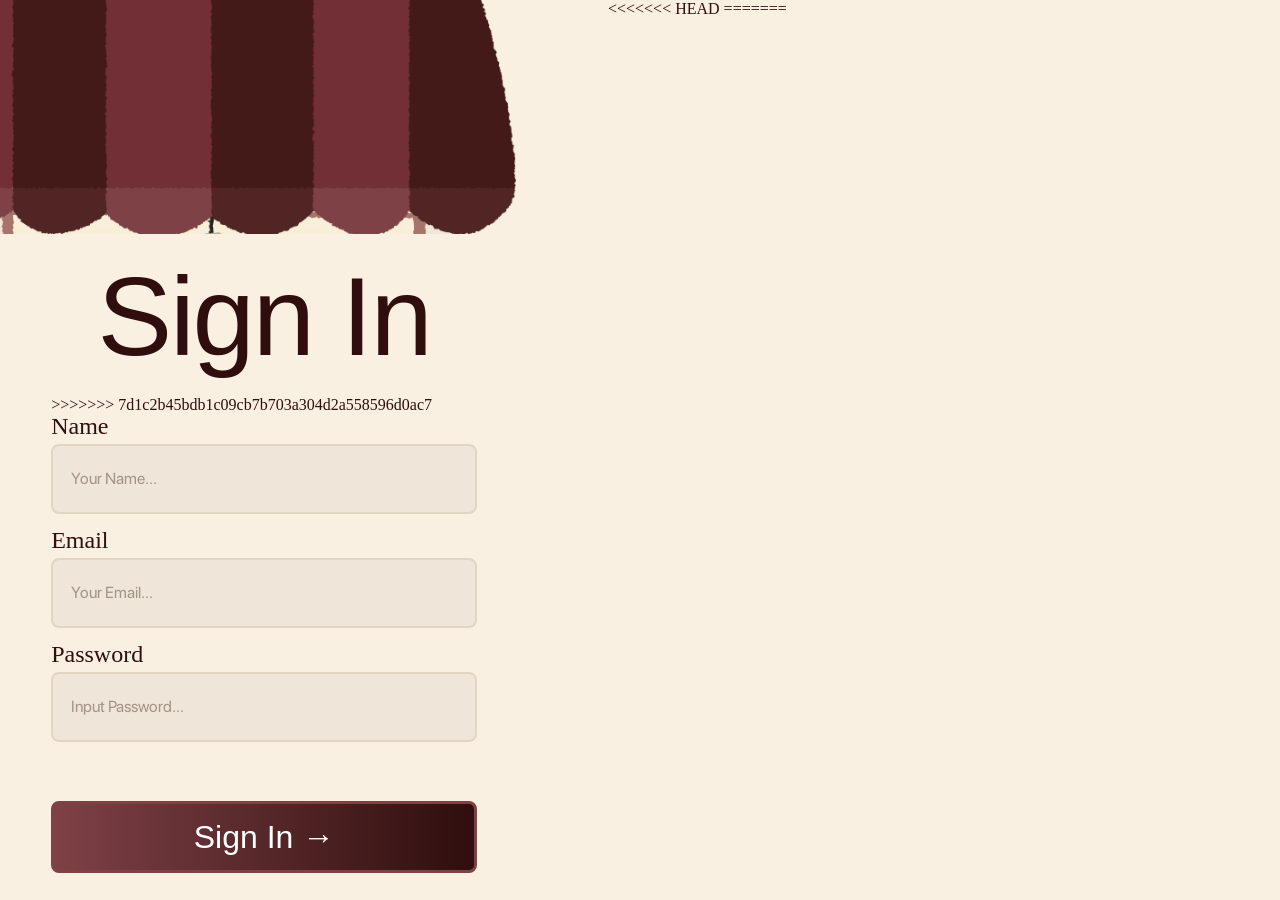
==== commit b55d162e: "up" ====
--- a/dashboard.html
+++ b/dashboard.html
@@ -1,67 +1,168 @@
-<!DOCTYPE html>
+<!doctype html>
 <html lang="id">
-
-<head>
-    <meta charset="UTF-8">
-    <meta name="viewport" content="width=device-width, initial-scale=1">
+  <head>
+    <meta charset="UTF-8" />
+    <meta name="viewport" content="width=device-width, initial-scale=1" />
     <title>Story.Co - Admin Panel</title>
-    <link rel="stylesheet" href="css/style.css">
-</head>
+    <link rel="stylesheet" href="css/style.css" />
+  </head>
+
 
 <body>
     <main>
+
+  <body>
+
     <div class="admin">
-
-        <!-- SIDEBAR -->
-        <aside class="sidebar">
-            <div class="logo">
-                <img src="assets/logo-storyco.png" alt="Story.Co">
+      <!-- SIDEBAR -->
+      <aside class="sidebar">
+        <div class="logo">
+          <img src="assets/logo-storyco.png" alt="Story.Co" />
+        </div>
+
+        <nav class="menu">
+          <a href="#overview"
+            ><img src="assets/overview.png" alt="" />Overview</a
+          >
+          <a href="#delete-stories"
+            ><img src="assets/trash.png" alt="" />Delete Stories</a
+          >
+          <a href="#published-stories"
+            ><img src="assets/published.png" alt="" />Published Stories</a
+          >
+          <a href="#urgent-cases"
+            ><img src="assets/sirine.png" alt="" />Urgent Cases</a
+          >
+        </nav>
+
+        <button class="logout">
+          <img src="assets/logout.png" alt="" />Log Out
+        </button>
+      </aside>
+
+      <!-- MAINPAGE -->
+      <main class="main">
+        <h1 class="greeting" id="title"></h1>
+        <p class="subtitle" id="subtitle"></p>
+
+        <section class="stats" id="stats">
+          <div class="card card-waiting">
+            <p>Waiting :</p>
+            <strong id="count-waiting">0</strong>
+          </div>
+          <div class="card card-published">
+            <p>Published Today :</p>
+            <strong id="count-published">0</strong>
+          </div>
+          <div class="card card-attention">
+            <p>Needs Attention :</p>
+            <strong id="count-attention">0</strong>
+          </div>
+        </section>
+
+        <div class="toolbar">
+          <label class="search">
+            <img src="assets/akar-icons_search.png" alt="" />
+            <input type="text" placeholder="Cari kata dalam cerita..." />
+          </label>
+          <select class="category">
+            <option value="all">Moods Category</option>
+            <option value="angry">Angry</option>
+            <option value="stressed">Stressed</option>
+            <option value="happy">Happy</option>
+            <option value="calm">Calm</option>
+            <option value="sad">Sad</option>
+          </select>
+        </div>
+
+        <section class="list" id="story-list" aria-live="polite"></section>
+
+        <template id="story-template">
+          <article class="story">
+            <div class="story-row">
+              <div class="story-body">
+                <div class="tags">
+                  <span class="badge" data-f="status"></span>
+                  <span class="badge" data-f="mood"></span>
+                </div>
+
+                <p class="note" data-f="note" hidden></p>
+                <p class="story-text" data-f="text"></p>
+                <img
+                  class="story-img"
+                  data-f="image"
+                  alt="Drawing story"
+                  hidden
+                />
+
+                <div class="meta">
+                  <span data-f="code"></span>
+                  <span data-f="ago"></span>
+                </div>
+              </div>
+
+              <button type="button" class="action-btn" aria-expanded="false">
+                Action
+                <img
+                  src="assets/arrow-down.svg"
+                  alt=""
+                  onerror="this.style.display = 'none'"
+                />
+              </button>
             </div>
 
-            <nav class="menu">
-                <a href="#overview"><img src="assets/overview.png" alt="">Overview</a>
-                <a href="#delete-stories"><img src="assets/trash.png" alt="">Delete Stories</a>
-                <a href="#published-stories"><img src="assets/published.png" alt="">Published Stories</a>
-                <a href="#urgent-cases"><img src="assets/sirine.png" alt="">Urgent Cases</a>
-            </nav>
-
-            <button class="logout"><img src="assets/logout.png" alt="">Log Out</button>
-        </aside>
-
-
-        <main class="main">
-            <h1 class="greeting" id="title"></h1>
-            <p class="subtitle" id="subtitle"></p>
-
-            <section class="stats" id="stats">
-                <div class="card card-waiting">
-                    <p>Waiting :</p>
-                    <strong id="count-waiting">0</strong>
-                </div>
-                <div class="card card-published">
-                    <p>Published Today :</p>
-                    <strong id="count-published">0</strong>
-                </div>
-                <div class="card card-attention">
-                    <p>Needs Attention :</p>
-                    <strong id="count-attention">0</strong>
-                </div>
-            </section>
-
-            <div class="toolbar">
-                <label class="search">
-                    <img src="assets/akar-icons_search.png" alt="">
-                    <input type="text" placeholder="Cari kata dalam cerita...">
-                </label>
-                <select class="category">
-                    <option value="all">Moods Category</option>
-                    <option value="angry">Angry</option>
-                    <option value="frustrated">Frustrated</option>
-                    <option value="happy">Happy</option>
-                    <option value="calm">Calm</option>
-                    <option value="sad">Sad</option>
-                </select>
+            <div class="action-menu" role="menu">
+              <h3>Change Story Status</h3>
+
+              <button
+                type="button"
+                class="option option-delete"
+                data-status="deleted"
+              >
+                <img src="assets/trash.png" alt="" />
+                <div>
+                  <strong>Delete</strong>
+                  <span>Permanently remove this story from the platform.</span>
+                </div>
+              </button>
+
+              <button
+                type="button"
+                class="option option-publish"
+                data-status="published"
+              >
+                <img src="assets/published.png" alt="" />
+                <div>
+                  <strong>Publish Today</strong>
+                  <span>Approve and show on board</span>
+                </div>
+              </button>
+
+              <button
+                type="button"
+                class="option option-attention"
+                data-status="attention"
+              >
+                <img src="assets/sirine.png" alt="" />
+                <div>
+                  <strong>Needs Attention</strong>
+                  <span>Approve and show on board</span>
+                </div>
+              </button>
+
+              <button
+                type="button"
+                class="option option-restore"
+                data-status="waiting"
+              >
+                <img src="assets/overview.png" alt="" />
+                <div>
+                  <strong>Restore Story</strong>
+                  <span>Move back to waiting list</span>
+                </div>
+              </button>
             </div>
+<<<<<<< HEAD
 
             <section class="list">
 
@@ -297,4 +398,17 @@
 
 </body>
 
-</html>+</html>
+=======
+          </article>
+        </template>
+      </main>
+    </div>
+
+    <!-- js -->
+    <script src="js/data.js"></script>
+    <script src="js/dashboard.js"></script>
+    <script src="js/auth.js"></script>
+  </body>
+</html>
+>>>>>>> 7d1c2b45bdb1c09cb7b703a304d2a558596d0ac7
--- a/css/style.css
+++ b/css/style.css
@@ -1,3 +1,25 @@
+/* ==========================================================================
+   STORY.CO - style.css
+
+   DAFTAR ISI
+   1.  Variabel & reset
+   2.  Font
+   3.  Base (body)
+   4.  Utilitas
+   5.  Komponen bersama (tombol .btn, tombol kembali)
+   6.  Home page
+   7.  Sign up page
+   8.  Write story page
+   9.  History page
+   10. Story board (struk)
+   11. Admin (dashboard)
+   12. Gambar cerita (dashboard & board)
+   13. Responsive
+   ========================================================================== */
+
+/* ==========================================================================
+   1. VARIABEL & RESET
+   ========================================================================== */
 :root {
   --brown: #512524;
   --mocca: #7e4146;
@@ -17,6 +39,14 @@
   --field-border: #e2d5c4;
 
   --delay: 0.8s;
+  --ink: #2f0e0d;
+  --mocca-dark: #5f2f33;
+  --gold-dark: #c99a36;
+  --matcha-dark: #6d9448;
+  --panel: #e8dfc8;
+  --red: #a8554a;
+  --pink: #e8b4ae;
+  --pink-text: #7a2e28;
 }
 
 * {
@@ -25,12 +55,23 @@
   box-sizing: border-box;
 }
 
+/* ==========================================================================
+   2. FONT*/
 @font-face {
   font-family: "ZT Formom";
   src: url("../assets/ZT Formom.ttf") format("truetype");
 }
 
+@font-face {
+  font-family: "SF Pro Display";
+  src: url("../assets/SFPRODISPLAYREGULAR.OTF") format("opentype");
+}
+
+/* ==========================================================================
+   3. BASE
+   ========================================================================== */
 body {
+  min-height: 100vh;
   background: #f9f0e1;
   color: var(--darkchoco);
   font-family: "ZT Formom", Georgia, "Times New Roman", serif;
@@ -38,129 +79,30 @@
   flex-direction: column;
 }
 
-/* home page */
-.hero-sect {
-  position: relative;
+/* ==========================================================================
+   4. UTILITAS
+   ========================================================================== */
+
+/* teks khusus pembaca layar (tidak terlihat) */
+.sr-only {
+  position: absolute;
+  width: 1px;
+  height: 1px;
   overflow: hidden;
-}
-
-.awning {
-  position: relative;
-  display: block;
-  width: 100%;
-  height: clamp(5rem, 20vh, 10rem);
-  object-fit: cover;
-  object-position: center bottom;
-  margin-top: 0;
-}
-
-.history-btn {
-  position: absolute;
-  z-index: 2;
-  top: 2rem;
-  right: 4rem;
-  width: clamp(44px, 5vw, 76px);
-  aspect-ratio: 95 / 71;
-  padding: 0;
-  border: 0;
-  background: none;
-  cursor: pointer;
-}
-
-.history-btn svg {
-  display: block;
-  width: 100%;
-  height: 100%;
-  transition: opacity 0.2s ease;
-}
-
-.history-tip {
-  position: absolute;
-  top: 50%;
-  left: -1rem;
-  transform: translateY(-50%);
-  color: #fff;
-  font-size: 1rem;
-  line-height: 1.2;
+  clip-path: inset(50%);
   white-space: nowrap;
-  pointer-events: none;
-  opacity: 0;
-  transition: opacity 0.2s ease;
-}
-
-.history-btn:hover svg,
-.history-btn:focus-visible svg {
-  opacity: 0;
-}
-
-.history-btn:hover .history-tip,
-.history-btn:focus-visible .history-tip {
-  opacity: 1;
-}
-
-.hero {
-  flex: 1;
-  display: flex;
-  flex-direction: column;
-  align-items: center;
-  justify-content: flex-start;
-  padding: clamp(40px, 7vw, 90px) 24px 80px;
-  text-align: center;
-}
-
-.hero-title,
-.write-title {
-  margin: 0;
-  font-weight: 400;
-  font-size: clamp(48px, 9vw, 10vw);
-  line-height: 0.95;
-  letter-spacing: -0.02em;
-}
-
-.line {
-  display: block;
-}
-
-.word {
-  position: relative;
-  display: inline-block;
-}
-
-.deco {
-  position: absolute;
-  pointer-events: none;
-  max-width: none;
-}
-
-.deco--yellow {
-  width: 108%;
-  left: -4%;
-  top: -48%;
-  z-index: -1;
-}
-
-.deco--green {
-  width: 90%;
-  right: 0;
-  bottom: -30%;
-}
-
-.smiley {
-  display: inline-block;
-  width: 0.5em;
-  height: 0.5em;
-  margin: 0 0.01em;
-  vertical-align: -0.02em;
-}
-
-.btn-nav {
-  margin-top: 5rem;
-  display: flex;
-  justify-content: center;
-  align-items: center;
-  gap: 2rem;
-}
-
+}
+
+/* atribut hidden selalu menang atas display lain */
+[hidden] {
+  display: none !important;
+}
+
+/* ==========================================================================
+   5. KOMPONEN BERSAMA
+   ========================================================================== */
+
+/* ---------- Tombol .btn (dengan coretan saat hover) ---------- */
 .btn {
   position: relative;
   display: inline-block;
@@ -197,8 +139,163 @@
   clip-path: inset(0 0 0 0);
 }
 
+/* ---------- Tombol kembali (write & board) ---------- */
+.back-btn {
+  position: absolute;
+  top: clamp(1rem, 3vw, 2.5rem);
+  left: clamp(1rem, 3vw, 2.5rem);
+  z-index: 10;
+  padding: 0;
+  background: none;
+  border: 0;
+  cursor: pointer;
+  transition: transform 0.2s ease;
+}
+
+.back-btn:hover {
+  transform: scale(1.08);
+}
+
+.back-btn img {
+  display: block;
+  width: clamp(2.75rem, 5vw, 5rem);
+  height: clamp(2.75rem, 5vw, 5rem);
+  object-fit: contain;
+}
+
+/* ==========================================================================
+   6. HOME PAGE
+   ========================================================================== */
+
+/* ---------- Hero: kanopi & tombol riwayat ---------- */
+.hero-sect {
+  position: relative;
+  overflow: hidden;
+}
+
+.awning {
+  position: relative;
+  display: block;
+  width: 100%;
+  height: clamp(5rem, 20vh, 10rem);
+  object-fit: cover;
+  object-position: center bottom;
+  margin-top: 0;
+}
+
+.history-btn {
+  position: absolute;
+  z-index: 2;
+  top: 2rem;
+  right: 4rem;
+  width: clamp(44px, 5vw, 76px);
+  aspect-ratio: 95 / 71;
+  padding: 0;
+  border: 0;
+  background: none;
+  cursor: pointer;
+}
+
+.history-btn svg {
+  display: block;
+  width: 100%;
+  height: 100%;
+  transition: opacity 0.2s ease;
+}
+
+.history-tip {
+  position: absolute;
+  top: 50%;
+  left: -1rem;
+  transform: translateY(-50%);
+  color: #fff;
+  font-size: 1rem;
+  line-height: 1.2;
+  white-space: nowrap;
+  pointer-events: none;
+  opacity: 0;
+  transition: opacity 0.2s ease;
+}
+
+.history-btn:hover svg,
+.history-btn:focus-visible svg {
+  opacity: 0;
+}
+
+.history-btn:hover .history-tip,
+.history-btn:focus-visible .history-tip {
+  opacity: 1;
+}
+
+/* ---------- Hero: judul & coretan ---------- */
+.hero {
+  flex: 1;
+  display: flex;
+  flex-direction: column;
+  align-items: center;
+  justify-content: flex-start;
+  padding: clamp(40px, 7vw, 90px) 24px 80px;
+  text-align: center;
+}
+
+.hero-title,
+.write-title {
+  margin: 0;
+  font-weight: 400;
+  font-size: clamp(48px, 9vw, 10vw);
+  line-height: 0.95;
+  letter-spacing: -0.02em;
+}
+
+.line-a {
+  display: block;
+}
+
+.word {
+  position: relative;
+  display: inline-block;
+}
+
+.deco {
+  position: absolute;
+  pointer-events: none;
+  max-width: none;
+}
+
+.deco--yellow {
+  width: 108%;
+  left: -4%;
+  top: -48%;
+  z-index: -1;
+}
+
+.deco--green {
+  width: 90%;
+  right: 0;
+  bottom: -30%;
+}
+
+.smiley {
+  display: inline-block;
+  width: 0.5em;
+  height: 0.5em;
+  margin: 0 0.01em;
+  vertical-align: -0.02em;
+}
+
+/* ---------- Tombol navigasi home ---------- */
+.btn-nav {
+  margin-top: 5rem;
+  display: flex;
+  justify-content: center;
+  align-items: center;
+  gap: 2rem;
+}
+
+/* ---------- Section intro (gambar kopi berputar) ---------- */
 .intro {
   display: flex;
+  flex-direction: column;
   justify-content: center;
   align-items: center;
 }
@@ -220,6 +317,7 @@
   }
 }
 
+
 /* sign up page */
 
 
@@ -236,6 +334,150 @@
 .story[hidden] {
   display: none;
 }
+
+/* ---------- Testimoni ---------- */
+.testimoni {
+  margin: 4rem 5rem 3rem;
+  display: flex;
+  justify-content: center;
+  align-items: center;
+  gap: 2vw;
+}
+
+.card-test {
+  background: var(--muted-bg);
+  padding: 2rem 1.5rem;
+  border-radius: 1.7rem;
+}
+
+.card-test p,
+.card-ano {
+  font-size: 1.25rem;
+}
+
+.card-test h3 {
+  font-size: 1.5rem;
+  margin-top: 1rem;
+}
+
+.title-two {
+  margin: 6rem 0 clamp(2.5rem, 4.5vw, 4rem);
+  text-align: center;
+  line-height: 1.05;
+}
+
+.title-two .highlighted {
+  display: inline-block;
+  padding: 0 0.22em 0.08em;
+  background-color: var(--gold, #e2b95f);
+  color: var(--cream, #f9f0df);
+  line-height: 0.95;
+}
+
+.anonimus {
+  position: relative;
+  display: grid;
+  grid-template-columns: repeat(3, minmax(0, 1fr));
+  gap: clamp(1.4rem, 2.2vw, 2.4rem);
+  width: 100%;
+  max-width: 106rem;
+  height: clamp(46rem, 62vh, 62rem);
+  margin: 0 auto;
+  padding: 0 clamp(1.6rem, 4vw, 4rem);
+  overflow: hidden;
+
+  /* Efek fade-out halus di bagian atas & bawah */
+  -webkit-mask-image: linear-gradient(
+    to bottom,
+    transparent 0%,
+    #000 12%,
+    #000 68%,
+    transparent 100%
+  );
+  mask-image: linear-gradient(
+    to bottom,
+    transparent 0%,
+    #000 12%,
+    #000 68%,
+    transparent 100%
+  );
+}
+
+.anonimus-col {
+  position: relative;
+  height: 100%;
+  overflow: hidden;
+}
+
+/* Offset awal kolom tengah & kanan biar terlihat staggered */
+.anonimus-col:nth-child(2) {
+  padding-top: 4rem;
+}
+
+.anonimus-track {
+  display: flex;
+  flex-direction: column;
+  gap: clamp(1.4rem, 2.2vw, 2.4rem);
+  will-change: transform;
+}
+
+.card-anonimus {
+  flex-shrink: 0;
+  display: flex;
+  align-items: center;
+  justify-content: center;
+  width: 100%;
+  min-height: clamp(24rem, 32vw, 31rem);
+  padding: 2.4rem 2rem;
+  background: var(--muted-bg, #eee4d4);
+  border-radius: 1.7rem;
+  text-align: center;
+  color: var(--ink, #2b1b14);
+}
+
+.card-ano {
+  display: flex;
+  flex-direction: column;
+  justify-content: center;
+  align-items: center;
+  gap: 1.6rem;
+}
+
+.card-ano p {
+  margin: 0;
+  max-width: 24ch;
+  font-family: "ZT Formom", "Times New Roman", serif;
+  font-size: clamp(1.4rem, 1.8vw, 1.85rem);
+  line-height: 1.25;
+}
+
+.card-ano h3 {
+  margin: 0;
+  font-family: "ZT Formom", "Times New Roman", serif;
+  font-weight: 400;
+  font-size: clamp(1.1rem, 1.3vw, 1.3rem);
+  opacity: 0.85;
+}
+
+/* Responsif HP: tampilkan 1 kolom saja */
+@media (max-width: 768px) {
+  .anonimus {
+    grid-template-columns: 1fr;
+    max-width: 36rem;
+    height: 44rem;
+  }
+
+  .anonimus-col:nth-child(n + 2) {
+    display: none;
+  }
+}
+
+/* ==========================================================================
+   7. SIGN UP PAGE
+   ========================================================================== */
+
+/* ---------- Layout halaman (dua kolom) ---------- */
+
 .page {
   overflow-y: hidden;
   --outline: #a89a88;
@@ -246,6 +488,7 @@
   height: 100vh;
 }
 
+/* ---------- Kolom gambar ---------- */
 .visual {
   position: relative;
   overflow: hidden;
@@ -262,9 +505,16 @@
   object-fit: contain;
 }
 
+/* kanopi versi mobile (tersembunyi di desktop) */
+.awning-mobile {
+  display: none;
+}
+
+/* ---------- Kolom form ---------- */
 .panel {
   display: flex;
   overflow: hidden;
+  overflow-y: auto;
   padding: clamp(16px, 3vh, 40px) clamp(24px, 4vw, 56px);
   margin-right: 5rem;
 }
@@ -286,6 +536,7 @@
   letter-spacing: -0.02em;
 }
 
+/* ---------- Input ---------- */
 .field {
   margin-bottom: clamp(8px, 1.6vh, 14px);
 }
@@ -320,14 +571,59 @@
   outline-offset: 2px;
 }
 
+/* ---------- Tombol utama & tautan ganti halaman ---------- */
 .btn-primary {
-  margin-top: 3rem;
+  margin-top: clamp(14px, 3vh, 28px);
   width: 100%;
 }
 
 /* end sign up page */
 
 /* write story page */
+
+.auth-switch {
+  margin-top: clamp(10px, 2vh, 16px);
+  text-align: center;
+  font-family: "SF Pro Display", system-ui, sans-serif;
+  font-size: 14px;
+  color: var(--muted);
+}
+
+.auth-switch a {
+  color: var(--darkchoco);
+  font-weight: 700;
+  text-decoration: none;
+}
+
+.auth-switch a:hover {
+  text-decoration: underline;
+}
+
+.divider {
+  display: flex;
+  align-items: center;
+  gap: 14px;
+  width: 70%;
+  margin: clamp(8px, 1.8vh, 14px) auto;
+  font-family: "SF Pro Display", system-ui, sans-serif;
+  font-size: 13px;
+  color: var(--muted);
+}
+
+.divider::before,
+.divider::after {
+  content: "";
+  flex: 1;
+  height: 1px;
+  background: var(--field-border);
+}
+
+/* ==========================================================================
+   8. WRITE STORY PAGE
+   ========================================================================== */
+
+/* ---------- Layout halaman & meja ---------- */
+
 .write-sect {
   position: relative;
   overflow: hidden;
@@ -389,6 +685,7 @@
   justify-content: center;
 }
 
+/* ---------- Buku menu (pembuka) ---------- */
 .book-btn {
   flex: none;
   width: clamp(180px, 25vw, 420px);
@@ -429,7 +726,18 @@
     visibility 0s 1s;
 }
 
+/* ---------- Kartu: tersembunyi sampai buku diklik ---------- */
 .writing-base {
+  display: flex;
+  justify-content: center;
+  align-items: center;
+  position: absolute;
+  z-index: 1;
+  width: 60vw;
+  height: 78vh;
+  background-color: var(--brown);
+  border: 5px solid var(--darkchoco);
+  border-radius: 2rem;
   visibility: hidden;
   opacity: 0;
   scale: 0.9;
@@ -451,6 +759,7 @@
     visibility 0s;
 }
 
+/* pensil & brush muncul setelah buku terbuka */
 .pencil-sect,
 .brush-sect {
   transition: opacity 0.5s ease 0.5s;
@@ -464,7 +773,6 @@
 }
 
 @media (prefers-reduced-motion: reduce) {
-
   .book-btn,
   .book-btn.fade-out,
   .writing-base,
@@ -475,21 +783,7 @@
   }
 }
 
-.writing-base {
-  display: flex;
-  justify-content: center;
-  align-items: center;
-  position: absolute;
-  z-index: 1;
-  width: 60vw;
-  height: 78vh;
-  background-color: var(--brown);
-  border: 5px solid var(--darkchoco);
-  border-radius: 2rem;
-  opacity: 0;
-  pointer-events: none;
-}
-
+/* area dalam kartu (krem) */
 .writing-input {
   position: absolute;
   inset: 0.9rem;
@@ -501,6 +795,7 @@
   border-radius: 1rem;
 }
 
+/* ---------- Form tulis ---------- */
 .story-form {
   display: flex;
   flex-direction: column;
@@ -558,6 +853,7 @@
   color: #a63a2c;
 }
 
+/* ---------- Mood picker ---------- */
 .input-two {
   display: flex;
   align-items: center;
@@ -617,6 +913,7 @@
   outline-offset: 4px;
 }
 
+/* ---------- Tombol Send / Order (menimpa bingkai bawah) ---------- */
 .send-btn {
   position: absolute;
   z-index: 2;
@@ -627,19 +924,7 @@
   cursor: pointer;
 }
 
-.sr-only {
-  position: absolute;
-  width: 1px;
-  height: 1px;
-  overflow: hidden;
-  clip-path: inset(50%);
-  white-space: nowrap;
-}
-
-[hidden] {
-  display: none !important;
-}
-
+/* ---------- Pensil & brush (pengganti mode) ---------- */
 .pencil-sect img,
 .brush-sect img {
   position: absolute;
@@ -691,6 +976,7 @@
   border-radius: 0.5rem;
 }
 
+/* ---------- Mode gambar ---------- */
 .story-form.is-drawing .input-two {
   display: none;
 }
@@ -721,6 +1007,7 @@
   border-radius: 0.75rem;
 }
 
+/* bar di bawah canvas: undo | warna | redo */
 .draw-bar {
   display: flex;
   flex: none;
@@ -798,7 +1085,312 @@
   outline-offset: 2px;
 }
 
-/* story board */
+/* ---------- Choose the menu ---------- */
+.menu-form {
+  display: flex;
+  flex-direction: column;
+  align-items: center;
+  justify-content: space-between;
+  flex: 1;
+  min-height: 0;
+  text-align: center;
+}
+
+.menu-title {
+  margin: 0;
+  font-size: clamp(1.6rem, 3vw, 2.5rem);
+  font-weight: 400;
+  line-height: 1.05;
+  color: var(--darkchoco);
+}
+
+.menu-grid {
+  display: grid;
+  grid-template-columns: repeat(3, 1fr);
+  gap: clamp(0.75rem, 2vw, 1.5rem) clamp(1rem, 3vw, 2.5rem);
+  place-items: center;
+}
+
+.menu-item {
+  position: relative;
+  display: block;
+  cursor: pointer;
+}
+
+.menu-item input {
+  position: absolute;
+  inset: 0;
+  width: 100%;
+  height: 100%;
+  margin: 0;
+  opacity: 0;
+  cursor: pointer;
+}
+
+.menu-item img {
+  display: block;
+  width: clamp(75px, 10vw, 135px);
+  aspect-ratio: 1;
+  object-fit: contain;
+  border-radius: 50%;
+  transition:
+    transform 0.2s ease,
+    box-shadow 0.2s ease,
+    opacity 0.2s ease;
+}
+
+.menu-item:hover img {
+  transform: scale(1.08);
+}
+
+.menu-item input:checked + img {
+  transform: scale(1.12);
+  box-shadow:
+    0 0 0 3px var(--cream),
+    0 0 0 6px var(--gold);
+}
+
+.menu-grid:has(input:checked) .menu-item input:not(:checked) + img {
+  opacity: 0.55;
+}
+
+/* ---------- Success order ---------- */
+.success-panel {
+  display: flex;
+  flex-direction: column;
+  align-items: center;
+  justify-content: center;
+  text-align: center;
+  gap: 1.2rem;
+  padding: 2rem;
+}
+
+.success-panel[hidden] {
+  display: none;
+}
+
+.success-title {
+  margin: 0;
+  font-size: clamp(2.8rem, 5vw, 5.5rem);
+  line-height: 1.05;
+}
+
+.success-text {
+  margin: 0;
+  font-size: clamp(1.4rem, 2vw, 2rem);
+}
+
+.code-chip {
+  font-size: clamp(1.8rem, 2.5vw, 2.4rem);
+  font-family: "ZT Formom", serif;
+  padding: 1.2rem 2.8rem;
+  background-color: var(--cream);
+  color: var(--darkchoco);
+  border: 2px solid var(--darkchoco);
+  border-radius: 1ch;
+  cursor: pointer;
+  transition:
+    background-color 0.2s ease,
+    color 0.2s ease,
+    transform 0.15s ease;
+}
+
+.code-chip:hover {
+  background-color: var(--darkchoco);
+  color: var(--cream);
+  transform: scale(1.03);
+}
+
+.success-note {
+  margin: 0;
+  font-size: 1.3rem;
+  opacity: 0.8;
+}
+
+/* ==========================================================================
+   9. HISTORY PAGE
+   ========================================================================== */
+
+/* ---------- Layout & kotak input kode ---------- */
+.history-sect {
+  min-height: 100vh;
+  display: flex;
+  flex-direction: column;
+  align-items: center;
+  justify-content: center;
+  padding: 3rem 1.6rem;
+  background-color: var(--bg-color, #f6eedf);
+  color: var(--ink, #2b1b14);
+}
+
+.code-box {
+  width: 100%;
+  max-width: 44rem;
+  display: flex;
+  flex-direction: column;
+  align-items: center;
+  text-align: center;
+}
+
+.code-box[hidden],
+.history-result[hidden] {
+  display: none;
+}
+
+.code-title {
+  margin: 0 0 2.8rem;
+  font-family: "ZT Formom", "Times New Roman", serif;
+  font-weight: 400;
+  font-size: clamp(4.2rem, 8vw, 6.8rem);
+  line-height: 0.92;
+  letter-spacing: -0.03em;
+  color: var(--ink, #2b1b14);
+}
+
+.code-form {
+  width: 100%;
+  display: flex;
+  flex-direction: column;
+  align-items: center;
+}
+
+.code-input {
+  width: 100%;
+  height: 7.2rem;
+  padding: 0 2rem;
+  font-family: "ZT Formom", "Times New Roman", serif;
+  font-size: 2.6rem;
+  letter-spacing: 0.06em;
+  text-align: center;
+  text-transform: uppercase;
+  color: var(--ink, #2b1b14);
+  background: transparent;
+  border: 1.5px solid var(--ink, #2b1b14);
+  border-radius: 1.2rem;
+  outline: none;
+  transition:
+    box-shadow 0.2s ease,
+    background-color 0.2s ease;
+}
+
+.code-input::placeholder {
+  font-size: 1.6rem;
+  letter-spacing: 0.02em;
+  text-transform: none;
+  color: #a89d8e;
+}
+
+.code-input:focus {
+  background-color: rgba(255, 255, 255, 0.35);
+  box-shadow: 0 0 0 3px rgba(92, 53, 47, 0.15);
+}
+
+.code-error {
+  min-height: 2.2rem;
+  margin: 0.8rem 0 0.6rem;
+  font-size: 1.3rem;
+  color: #b34d45;
+}
+
+.enter-btn {
+  width: 100%;
+  height: 4.8rem;
+  display: inline-flex;
+  align-items: center;
+  justify-content: center;
+  font-family: "ZT Formom", "Times New Roman", serif;
+  font-size: 1.9rem;
+  color: var(--cream, #f9f0df);
+  background: linear-gradient(90deg, #623b36 0%, #2b1b14 100%);
+  border: 1.5px solid #623b36;
+  border-radius: 0.9rem;
+  cursor: pointer;
+  transition:
+    transform 0.15s ease,
+    filter 0.2s ease;
+}
+
+.enter-btn:hover {
+  filter: brightness(1.08);
+  transform: translateY(-1px);
+}
+
+/* ---------- Hasil struk history ---------- */
+.history-result {
+  width: 100%;
+  max-width: 38rem;
+  display: flex;
+  flex-direction: column;
+  align-items: center;
+  gap: 1.6rem;
+}
+
+.status-banner {
+  width: 100%;
+  padding: 1rem 1.6rem;
+  border-radius: 1rem;
+  text-align: center;
+  font-size: 1.35rem;
+  font-weight: 500;
+}
+
+.status-banner.is-waiting {
+  background: var(--gold, #e2b95f);
+  color: #5c4814;
+}
+
+.status-banner.is-published {
+  background: var(--matcha, #88ab66);
+  color: #263814;
+}
+
+.status-banner.is-attention {
+  background: var(--pink, #e8b4ae);
+  color: #7a2e28;
+}
+
+.status-banner.is-deleted {
+  background: #d7cdbe;
+  color: #4f4638;
+}
+
+.history-struk {
+  position: static !important;
+  transform: none !important;
+  width: 100%;
+  margin: 0 auto;
+}
+
+.history-likes {
+  display: flex;
+  align-items: center;
+  justify-content: center;
+  gap: 0.5rem;
+  padding: 0.4rem 0;
+  font-size: 1.3rem;
+  color: #b34d45;
+}
+
+.history-actions {
+  width: 100%;
+  display: flex;
+  flex-direction: column;
+  align-items: center;
+  gap: 1rem;
+}
+
+.board-link {
+  font-family: "ZT Formom", "Times New Roman", serif;
+  font-size: 1.7rem;
+  color: var(--ink, #2b1b14);
+  text-decoration: underline;
+}
+
+/* ==========================================================================
+   10. STORY BOARD (STRUK)
+   ========================================================================== */
+
+/* ---------- Layout board ---------- */
 .story-board {
   position: relative;
   display: grid;
@@ -821,7 +1413,7 @@
   display: block;
 }
 
-/* struk */
+/* ---------- Struk (kertas) ---------- */
 .struk {
   position: absolute;
   background-image: url("/assets/paper.svg");
@@ -868,6 +1460,7 @@
   filter: drop-shadow(0.4rem 0.4rem 0.2rem rgba(0, 0, 0, 0.45));
 }
 
+/* ---------- Isi struk ---------- */
 .line {
   margin-top: 0.5rem;
   margin-bottom: 0.5rem;
@@ -935,13 +1528,8 @@
   font-weight: 600;
 }
 
-.menu-grid:has(input:checked) .menu-item input:not(:checked) + img {
-  opacity: 0.55;
-}
-
-/* responsive story board */
+/* ---------- Responsive: story board ---------- */
 @media (max-width: 1200px) {
-
   .top h4 {
     font-size: 1.6rem;
     margin-bottom: 0.3rem;
@@ -955,14 +1543,21 @@
     width: 45%;
   }
 
-  .struk-1 { top: 100%; }
-  .struk-2 { top: 125%; }
-  .struk-3 { top: 90%; }
-  .struk-4 { top: 115%; }
+  .struk-1 {
+    top: 100%;
+  }
+  .struk-2 {
+    top: 125%;
+  }
+  .struk-3 {
+    top: 90%;
+  }
+  .struk-4 {
+    top: 115%;
+  }
 }
 
 @media (max-width: 768px) {
-
   .board {
     position: relative;
     width: 100%;
@@ -1034,7 +1629,6 @@
 }
 
 @media (max-width: 360px) {
-
   .story-board h1 {
     font-size: 2rem;
   }
@@ -1083,26 +1677,35 @@
     font-size: 0.2rem;
   }
 
-  .struk-1 { top: 65%; }
-  .struk-2 { top: 63%; }
-  .struk-3 { top: 65%; }
-}
-
-/* admin */
+  .struk-1 {
+    top: 65%;
+  }
+  .struk-2 {
+    top: 63%;
+  }
+  .struk-3 {
+    top: 65%;
+  }
+}
+
+/* ==========================================================================
+   11. ADMIN (DASHBOARD)
+   ========================================================================== */
+
+/* ---------- Layout & variabel admin ---------- */
 .admin {
   --font-display: "ZT Formom", "Times New Roman", serif;
   --font-body:
     "SF Pro Display", system-ui, -apple-system, "Segoe UI", sans-serif;
-  --ink: var(--darkchoco);
   --gold-dark: #c99a3a;
   --matcha-dark: #6a9150;
-  --panel: #e8dfc8;
 
   display: grid;
   grid-template-columns: 24rem 1fr;
   min-height: 100vh;
 }
 
+/* ---------- Sidebar ---------- */
 .sidebar {
   position: sticky;
   top: 0;
@@ -1180,6 +1783,7 @@
   cursor: pointer;
 }
 
+/* ---------- Konten utama & sapaan ---------- */
 .main {
   min-width: 0;
   padding: 2.4rem 2.8rem 4rem;
@@ -1202,6 +1806,7 @@
   font-size: 2.4rem;
 }
 
+/* ---------- Kartu statistik ---------- */
 .stats {
   display: grid;
   grid-template-columns: repeat(3, minmax(0, 1fr));
@@ -1249,6 +1854,7 @@
   border-color: var(--darkchoco);
 }
 
+/* ---------- Toolbar (pencarian & filter mood) ---------- */
 .toolbar {
   display: flex;
   gap: 1.2rem;
@@ -1306,6 +1912,7 @@
   border-color: #a39d90;
 }
 
+/* ---------- Daftar cerita ---------- */
 .list {
   display: flex;
   flex-direction: column;
@@ -1337,6 +1944,7 @@
   margin-bottom: 0.8rem;
 }
 
+/* ---------- Badge status & mood ---------- */
 .badge {
   display: inline-block;
   padding: 0.2rem 1rem;
@@ -1374,6 +1982,10 @@
   color: #722722;
 }
 
+.badge-mood-stressed {
+  background: #e38025;
+}
+
 .badge-mood-frustrated {
   background: #e38025;
   color: #6c3a0c;
@@ -1389,6 +2001,7 @@
   color: #0f4350;
 }
 
+/* ---------- Isi cerita ---------- */
 .story-text {
   font-size: 1.3rem;
   line-height: 1.45;
@@ -1423,6 +2036,7 @@
   border-radius: 1rem;
 }
 
+/* ---------- Tombol & menu Action ---------- */
 .action-btn {
   flex-shrink: 0;
   display: inline-flex;
@@ -1522,58 +2136,32 @@
   filter: brightness(0.94);
 }
 
-/* responsive */
-.awning-mobile {
+.option[hidden] {
   display: none;
 }
 
-.btn-primary {
-  margin-top: clamp(14px, 3vh, 28px);
-}
-
-.panel {
-  overflow-y: auto;
-}
-
-.auth-switch {
-  margin-top: clamp(10px, 2vh, 16px);
-  text-align: center;
-  font-family: "SF Pro Display", system-ui, sans-serif;
-  font-size: 14px;
-  color: var(--muted);
-}
-
-.auth-switch a {
-  color: var(--darkchoco);
-  font-weight: 700;
-  text-decoration: none;
-}
-
-.auth-switch a:hover {
-  text-decoration: underline;
-}
-
-.divider {
-  display: flex;
-  align-items: center;
-  gap: 14px;
-  width: 70%;
-  margin: clamp(8px, 1.8vh, 14px) auto;
-  font-family: "SF Pro Display", system-ui, sans-serif;
-  font-size: 13px;
-  color: var(--muted);
-}
-
-.divider::before,
-.divider::after {
-  content: "";
-  flex: 1;
-  height: 1px;
-  background: var(--field-border);
-}
-
+.option-restore {
+  background: #7ca3b8;
+  color: var(--bg-color, var(--cream));
+}
+
+/* ==========================================================================
+   12. GAMBAR CERITA (DASHBOARD & BOARD)
+   ========================================================================== */
+.story-img,
+.struk-img {
+  display: block;
+  max-width: 100%;
+  height: auto;
+  border-radius: 0.5rem;
+}
+
+/* ==========================================================================
+   13. RESPONSIVE
+   ========================================================================== */
+
+/* ---------- <= 993px (tablet) ---------- */
 @media (max-width: 993px) {
-
   html {
     font-size: 15px;
   }
@@ -1614,8 +2202,12 @@
     max-width: 13vw;
   }
 
-  .pencil-sect img { left: 3vw; }
-  .brush-sect img  { right: 3vw; }
+  .pencil-sect img {
+    left: 3vw;
+  }
+  .brush-sect img {
+    right: 3vw;
+  }
 
   .story-board h1 {
     font-size: 4.2rem;
@@ -1683,8 +2275,8 @@
   }
 }
 
+/* ---------- <= 768px (tablet kecil) ---------- */
 @media (max-width: 768px) {
-
   html {
     font-size: 14px;
   }
@@ -1736,8 +2328,12 @@
     max-height: 55vh;
   }
 
-  .pencil-sect img { left: 1vw; }
-  .brush-sect img  { right: 1vw; }
+  .pencil-sect img {
+    left: 1vw;
+  }
+  .brush-sect img {
+    right: 1vw;
+  }
 
   .writing-input {
     inset: 0.6rem;
@@ -1752,10 +2348,22 @@
     padding: 1.6rem 1.2rem;
   }
 
-  .struk-1 { top: 80%;  left: 8%; }
-  .struk-2 { top: 105%; left: 26%; }
-  .struk-3 { top: 65%;  right: 8%; }
-  .struk-4 { top: 90%;  right: 20%; }
+  .struk-1 {
+    top: 80%;
+    left: 8%;
+  }
+  .struk-2 {
+    top: 105%;
+    left: 26%;
+  }
+  .struk-3 {
+    top: 65%;
+    right: 8%;
+  }
+  .struk-4 {
+    top: 90%;
+    right: 20%;
+  }
 
   .struk tr {
     font-size: 0.65rem;
@@ -1822,8 +2430,8 @@
   }
 }
 
+/* ---------- <= 617px (HP) ---------- */
 @media (max-width: 617px) {
-
   html {
     font-size: 12px;
   }
@@ -1973,8 +2581,12 @@
     max-height: 40vh;
   }
 
-  .pencil-sect img { left: 0; }
-  .brush-sect img  { right: 0; }
+  .pencil-sect img {
+    left: 0;
+  }
+  .brush-sect img {
+    right: 0;
+  }
 
   .writing-input {
     inset: 0.5rem;
@@ -2034,10 +2646,26 @@
     padding: 1.4rem 1rem;
   }
 
-  .struk-1 { top: 75%;  left: 3%;   right: auto; }
-  .struk-2 { top: 85%;  left: auto; right: 3%; }
-  .struk-3 { top: 115%; left: 3%;   right: auto; }
-  .struk-4 { top: 125%; left: auto; right: 3%; }
+  .struk-1 {
+    top: 75%;
+    left: 3%;
+    right: auto;
+  }
+  .struk-2 {
+    top: 85%;
+    left: auto;
+    right: 3%;
+  }
+  .struk-3 {
+    top: 115%;
+    left: 3%;
+    right: auto;
+  }
+  .struk-4 {
+    top: 125%;
+    left: auto;
+    right: 3%;
+  }
 
   .top h4 {
     font-size: 1.4rem;
@@ -2172,8 +2800,8 @@
   }
 }
 
+/* ---------- <= 356px (HP kecil) ---------- */
 @media (max-width: 356px) {
-
   html {
     font-size: 11px;
   }
@@ -2301,10 +2929,26 @@
     padding: 1.1rem 0.8rem;
   }
 
-  .struk-1 { top: 72%;  left: 2%;   right: auto; }
-  .struk-2 { top: 82%;  left: auto; right: 2%; }
-  .struk-3 { top: 110%; left: 2%;   right: auto; }
-  .struk-4 { top: 120%; left: auto; right: 2%; }
+  .struk-1 {
+    top: 72%;
+    left: 2%;
+    right: auto;
+  }
+  .struk-2 {
+    top: 82%;
+    left: auto;
+    right: 2%;
+  }
+  .struk-3 {
+    top: 110%;
+    left: 2%;
+    right: auto;
+  }
+  .struk-4 {
+    top: 120%;
+    left: auto;
+    right: 2%;
+  }
 
   .top h4 {
     font-size: 1.2rem;
@@ -2384,4 +3028,4 @@
     padding: 0.6rem 0.8rem;
     gap: 0.6rem;
   }
-}+}
